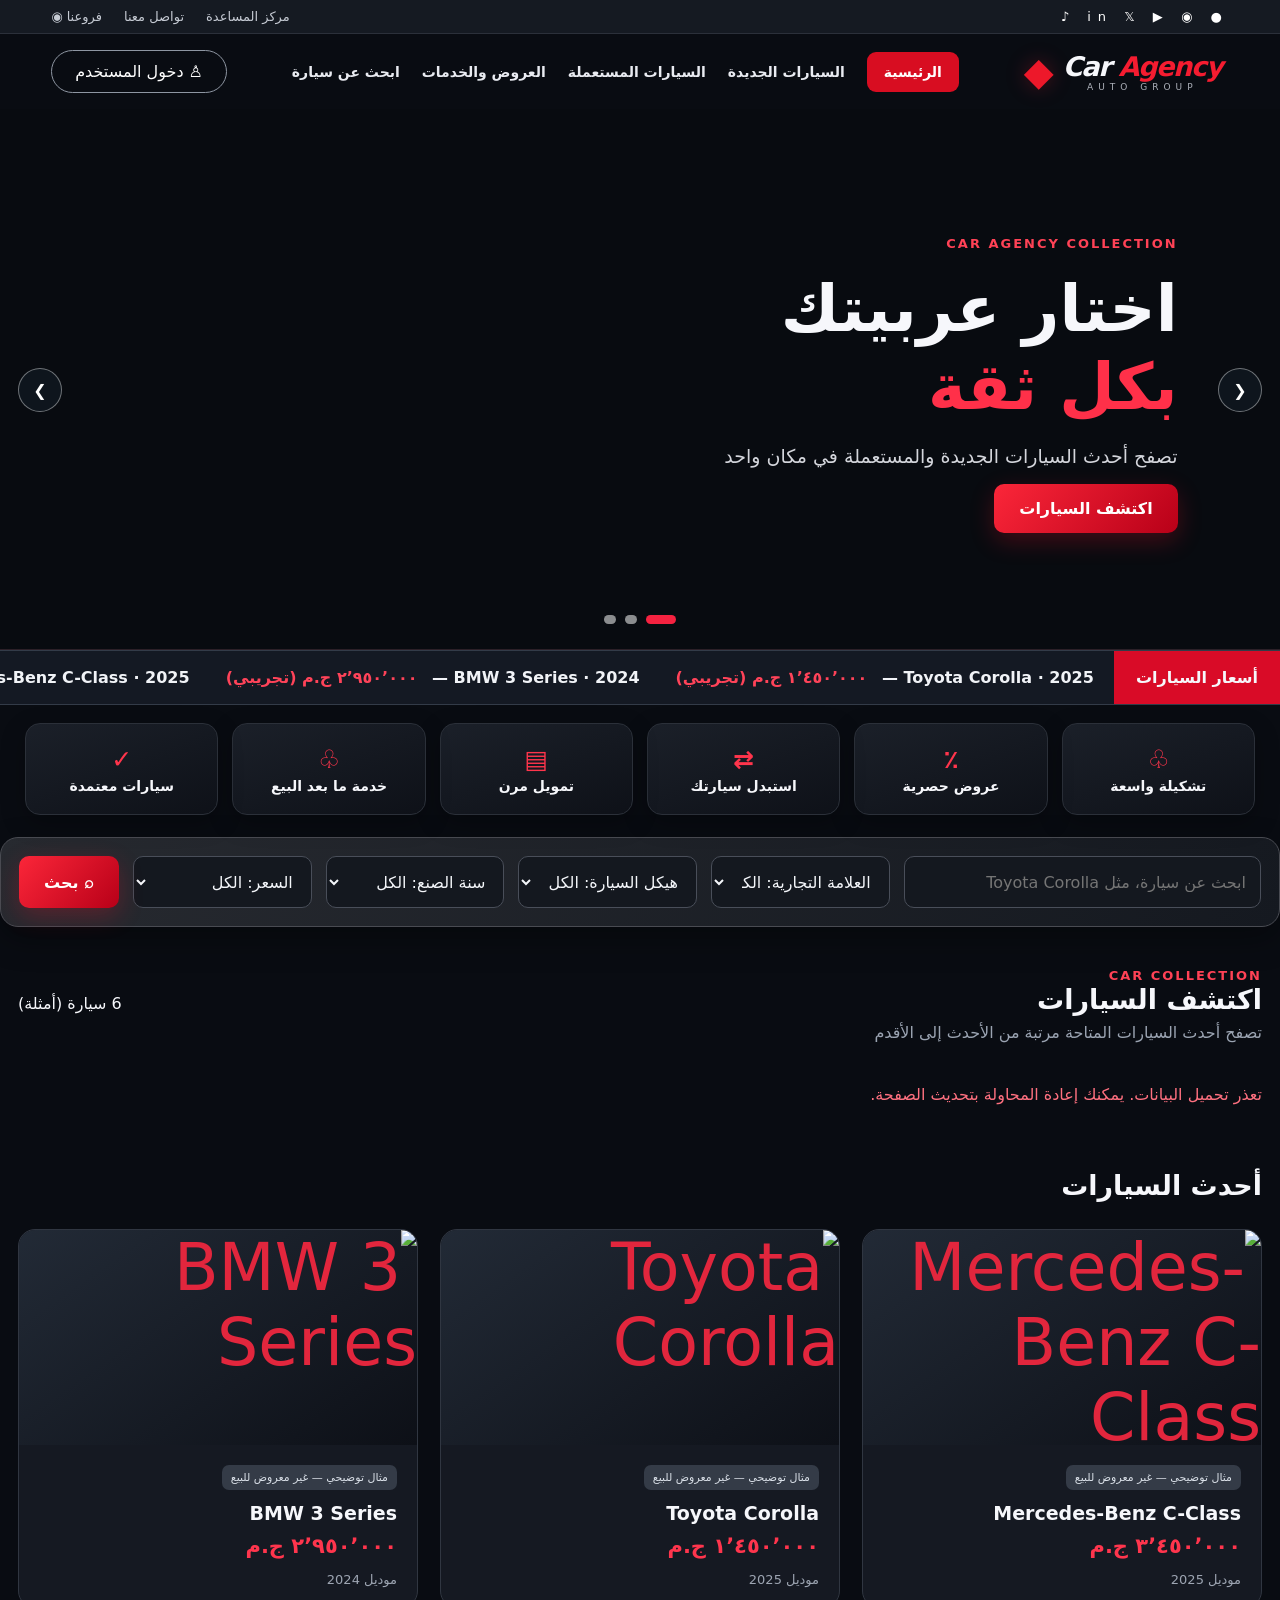
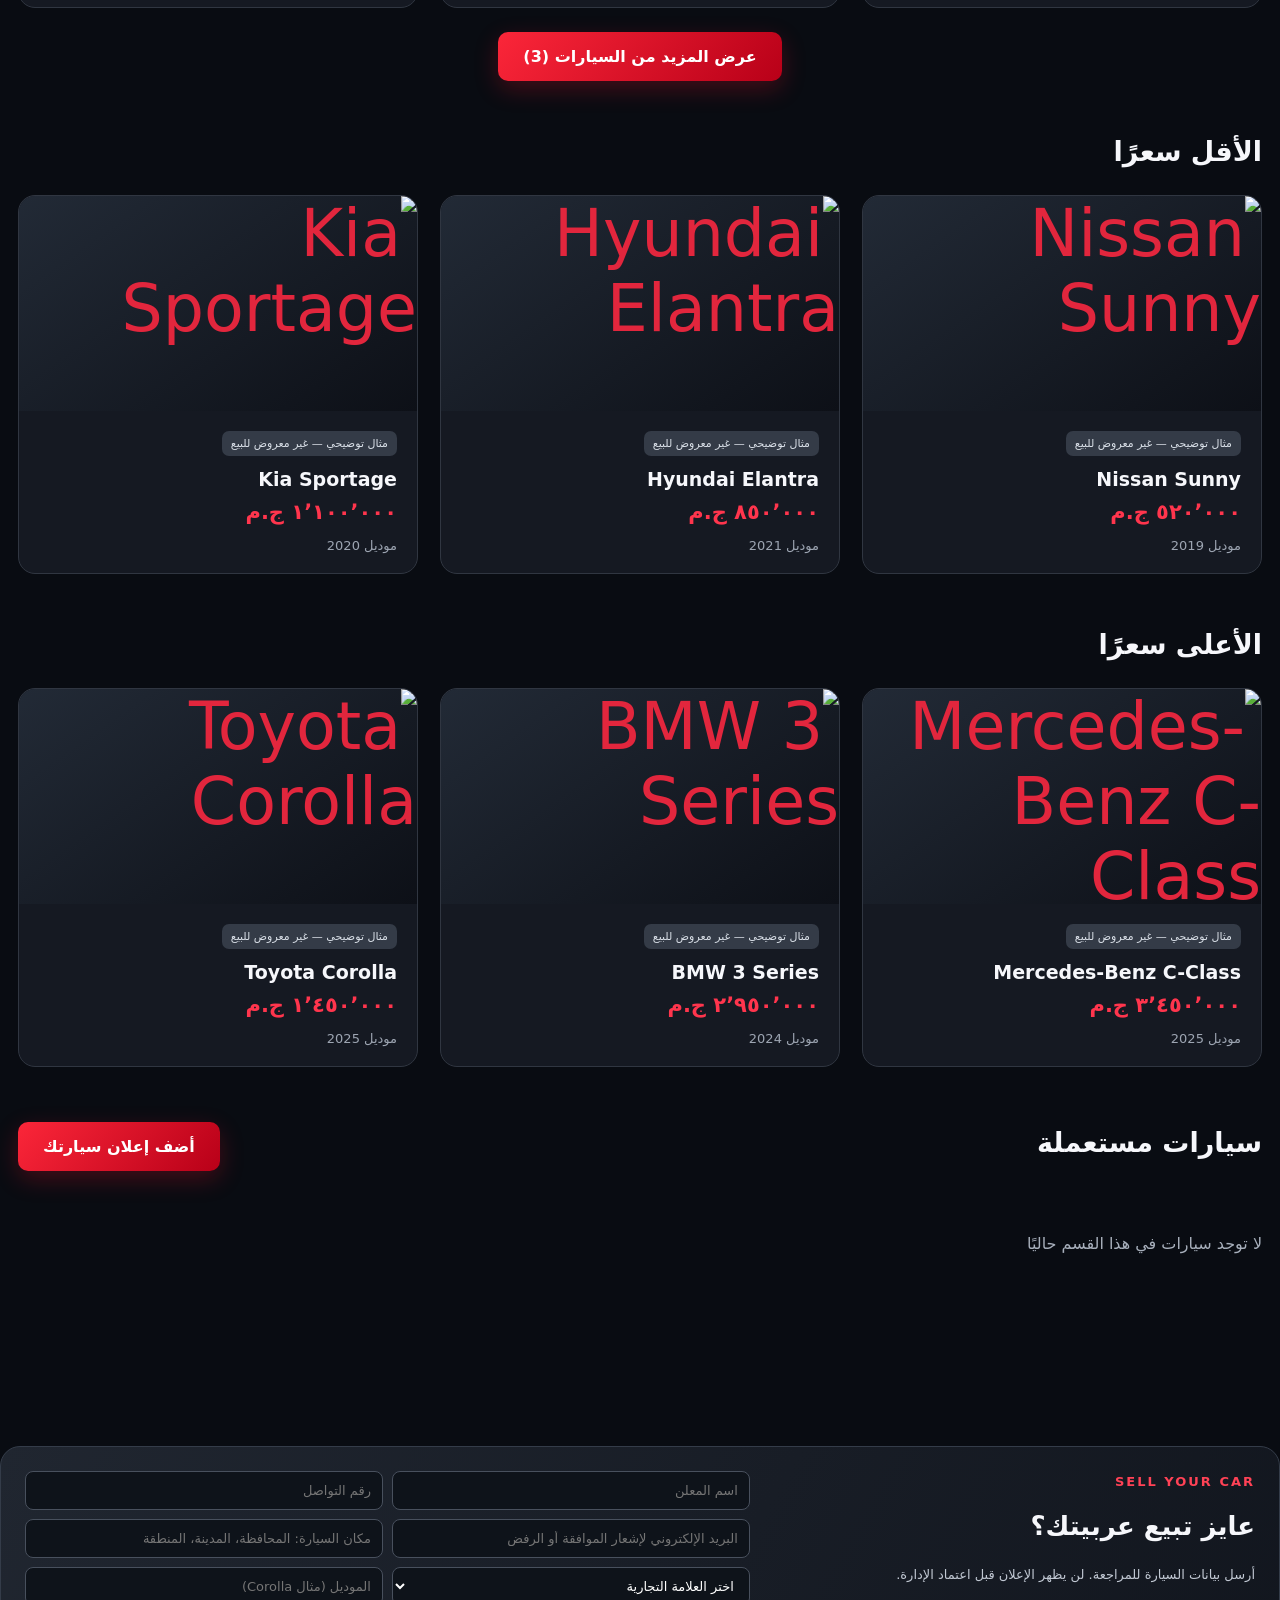
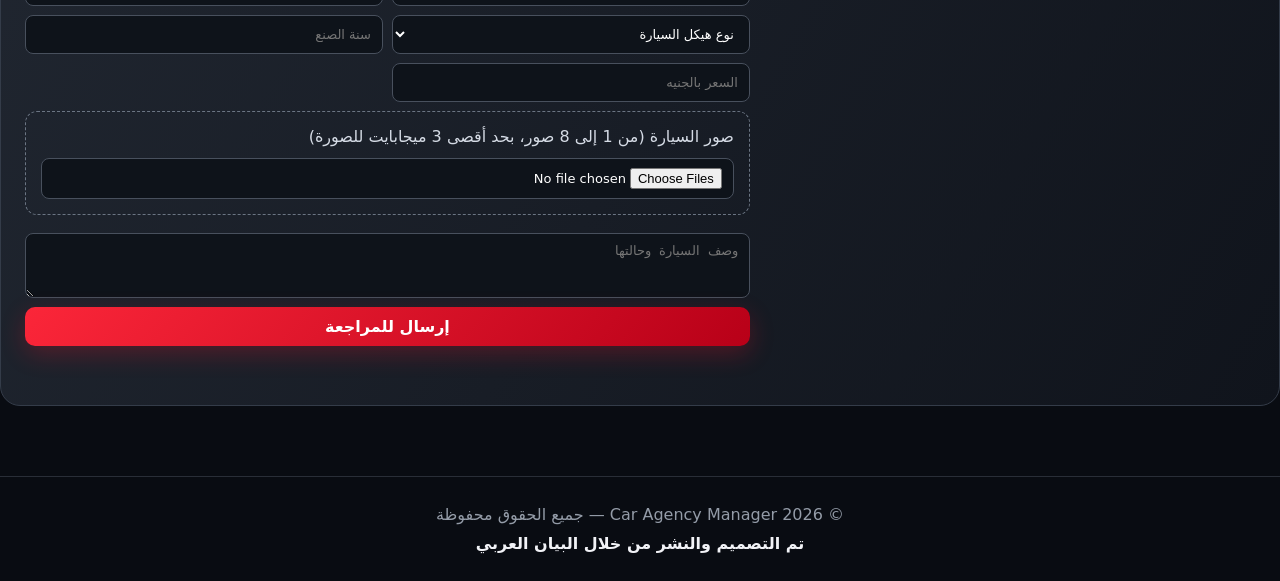
==== src/CarAgency.Api/wwwroot/index.html @ 7be0efc5 "Center mobile hero text and section content" ====
<!doctype html>
<html lang="ar" dir="rtl"><head><meta charset="utf-8"><meta name="viewport" content="width=device-width,initial-scale=1"><meta name="theme-color" content="#090c12"><link rel="icon" type="image/svg+xml" href="/icons/car-agency.svg"><link rel="apple-touch-icon" href="/icons/car-agency.svg"><link rel="manifest" href="/manifest.webmanifest"><title>Car Agency | عالم السيارات</title>
<style>
:root{font-family:system-ui,"Segoe UI",Tahoma,Arial,sans-serif;color:#f6f7fb;background:#090c12}*{box-sizing:border-box}body{margin:0;min-height:100vh}a{color:inherit;text-decoration:none}button,input,select{font:inherit}button{cursor:pointer}.top{background:#151a22;border-bottom:1px solid #2b303a;padding:9px max(4%,22px);display:flex;justify-content:space-between;align-items:center;gap:12px;font-size:13px;color:#c6cbd4}.top .links{display:flex;gap:22px}.social{letter-spacing:7px;color:#fff}.nav{padding:15px max(4%,22px);display:flex;align-items:center;gap:28px;justify-content:space-between;background:#090c12;position:relative;z-index:2}.brand{min-width:205px;direction:ltr;display:flex;align-items:center;gap:9px}.mark{font-size:39px;color:#ed182a;filter:drop-shadow(0 0 10px #e719344b)}.brand strong{font-size:27px;letter-spacing:-1.3px;font-style:italic;white-space:nowrap}.brand strong span{color:#f51c30}.brand small{display:block;text-align:center;letter-spacing:5px;color:#adb1ba;font-size:9px}.navlinks{display:flex;gap:22px;flex-wrap:wrap;align-items:center}.navlinks a{font-size:14px;font-weight:650;color:#e9ebf1}.navlinks a:hover{color:#ff4050}.navlinks .active{background:#d80d21;padding:12px 17px;border-radius:9px;color:white}.outline{border:1px solid #8e96a2;border-radius:24px;padding:11px 23px;white-space:nowrap}.hero{max-width:1540px;margin:0 auto;min-height:520px;position:relative;overflow:hidden;background:radial-gradient(ellipse at 33% 82%,#5e1824 0,transparent 39%),linear-gradient(115deg,#070a10 0%,#131c29 52%,#05070c 100%);border-bottom:1px solid #2c2028}.hero:before{content:"";position:absolute;inset:0;background:linear-gradient(90deg,transparent 0%,#07090eb3 74%),repeating-linear-gradient(90deg,transparent 0 138px,#ffffff09 140px 142px);pointer-events:none}.hero:after{content:"";position:absolute;width:64%;height:120px;bottom:23px;left:2%;border:3px solid #ed1833;border-radius:50%;transform:perspective(400px) rotateX(63deg);box-shadow:0 0 35px #fa173d,0 0 70px #a70729;opacity:.8}.heroContent{position:relative;z-index:1;display:flex;align-items:center;min-height:520px;padding:50px max(5%,25px);gap:25px}.copy{width:43%;min-width:340px}.eyebrow{color:#ff4b5b;font-size:14px;letter-spacing:2px;font-weight:800}.copy h1{font-size:clamp(35px,4.2vw,68px);line-height:1.22;margin:14px 0}.copy h1 span{color:#f01930}.copy p{font-size:17px;color:#c5cbd4;line-height:1.9}.actions{display:flex;gap:12px;flex-wrap:wrap;margin-top:26px}.primary,.secondary{border:0;padding:15px 25px;border-radius:10px;font-weight:750}.primary{background:linear-gradient(130deg,#fb2639,#b80018);color:#fff;box-shadow:0 8px 24px #ff10283d}.secondary{background:#11161eb3;color:#fff;border:1px solid #88909a}.heroArt{position:relative;flex:1;min-width:0;align-self:stretch;display:flex;align-items:center;justify-content:center}.showroom{position:absolute;top:12%;left:4%;right:4%;height:72%;border:2px solid #c61530;border-bottom:0;clip-path:polygon(14% 0,86% 0,100% 22%,100% 100%,0 100%,0 22%);box-shadow:inset 0 0 45px #f7183433;opacity:.5}.heroCar{width:min(100%,720px);max-height:380px;object-fit:contain;position:relative;z-index:1;filter:drop-shadow(0 28px 22px #000c);border-radius:20px;mix-blend-mode:lighten}.heroArt .glow{position:absolute;width:65%;height:60%;background:#d516302c;filter:blur(70px)}.features{max-width:1450px;margin:-15px auto 0;position:relative;z-index:3;display:grid;grid-template-columns:repeat(6,1fr);gap:12px;padding:0 25px}.feature{background:linear-gradient(160deg,#1b2029,#0e1118);border:1px solid #2b3039;border-radius:15px;text-align:center;padding:18px 10px;min-height:105px;box-shadow:0 8px 24px #0004}.feature b{display:block;color:#ff354c;font-size:27px;margin-bottom:7px}.feature span{font-size:13px}.searchbox{max-width:1395px;margin:26px auto 0;padding:16px;background:linear-gradient(120deg,#272a30,#151920);border:1px solid #494b52;border-radius:18px;display:grid;grid-template-columns:2fr repeat(3,1fr) auto;gap:12px}.searchbox input,.searchbox select{background:#14181f;border:1px solid #494e59;color:#f4f6fa;border-radius:10px;padding:14px;min-width:0;width:100%}.searchbox select option{background:#151922}.searchbox button{padding:12px 25px}.catalog{max-width:1395px;margin:50px auto;padding:0 18px 45px}.sectionHead{display:flex;align-items:center;justify-content:space-between;gap:15px}.sectionHead h2{font-size:29px;margin:0 0 8px}.sectionHead p{color:#9ba4b2;margin:0}.status{color:#a8b0bc;margin:24px 0}.status.error{color:#ff7180}.grid{display:grid;grid-template-columns:repeat(3,minmax(0,1fr));gap:22px}.car{background:#151922;border:1px solid #303641;border-radius:17px;overflow:hidden}.photo{height:215px;background:linear-gradient(145deg,#222a36,#0d1017);display:flex;align-items:center;justify-content:center;color:#e2263d;font-size:65px;overflow:hidden}.photo img{width:100%;height:100%;object-fit:cover}.carBody{padding:20px}.carBody h3{margin:0 0 10px;font-size:19px}.price{font-size:21px;color:#ff354d;font-weight:800}.foot{display:flex;justify-content:space-between;color:#9da5b2;font-size:13px;margin-top:14px}footer{border-top:1px solid #292e37;padding:28px;text-align:center;color:#949ca8}.skeleton{height:190px;background:linear-gradient(100deg,#1c222c,#313846,#1c222c);border-radius:15px}@media(max-width:1050px){.navlinks{gap:10px}.navlinks a{font-size:12px}.features{grid-template-columns:repeat(3,1fr)}.searchbox{margin:25px 20px;grid-template-columns:repeat(2,1fr)}.grid{grid-template-columns:repeat(2,1fr)}}@media(max-width:700px){.top .social{display:none}.nav{flex-wrap:wrap}.brand{min-width:0}.brand strong{font-size:22px}.navlinks{order:3;width:100%;overflow-x:auto;flex-wrap:nowrap;white-space:nowrap;padding-bottom:8px}.heroContent{min-height:0;flex-direction:column;padding:40px 20px 10px}.copy{width:100%;min-width:0}.copy h1{font-size:38px}.heroArt{width:100%;min-height:230px}.heroCar{max-height:240px}.hero:after{width:90%;bottom:5px}.features{grid-template-columns:repeat(2,1fr);padding:0 14px;margin-top:15px}.searchbox{grid-template-columns:1fr}.grid{grid-template-columns:1fr}.catalog{margin-top:30px}}
.features{max-width:1320px;gap:14px;margin:18px auto 0}.feature{min-height:92px;padding:14px 10px;display:flex;flex-direction:column;justify-content:center;align-items:center;gap:4px}.feature b{font-size:25px;margin:0}.feature span{font-size:14px;font-weight:650}.searchbox{max-width:1320px;margin:22px auto 0;padding:18px;gap:14px;box-shadow:0 12px 32px #0005}.searchbox input,.searchbox select{height:52px}.catalog{max-width:1320px;min-height:360px;margin:38px auto;padding-bottom:55px}.sectionHead h2{font-size:27px}.status{padding:15px 0;line-height:1.8}.car{transition:transform .2s,border-color .2s}.car:hover{transform:translateY(-4px);border-color:#c92c42}@media(max-width:700px){.features{margin:16px 12px 0}.searchbox{margin:20px 12px}.catalog{min-height:300px}}.hero{max-width:none;min-height:540px;background:#080b10}.hero:before,.hero:after{display:none}.slider{height:540px;position:relative;overflow:hidden}.slide{position:absolute;inset:0;opacity:0;transition:opacity .8s;pointer-events:none;background-image:linear-gradient(270deg,#080b10 3%,#080b10ee 29%,#080b1050 65%,#080b1022),var(--bg);background-size:cover;background-position:center}.slide.current{opacity:1;pointer-events:auto}.slideCopy{position:absolute;right:8%;top:23%;max-width:560px}.slideCopy span,.kicker{color:#ff4256;letter-spacing:2px;font-weight:800;font-size:13px}.slideCopy h1{font-size:clamp(42px,5vw,75px);line-height:1.22;margin:18px 0}.slideCopy h1 em{font-style:normal;color:#ff3049}.slideCopy p{color:#d4d6dc;font-size:19px;margin-bottom:32px}.slideArrow{position:absolute;z-index:2;top:48%;border:1px solid #ffffff66;background:#111a23bb;color:white;border-radius:50%;width:44px;height:44px}.prev{right:18px}.next{left:18px}.dots{position:absolute;bottom:25px;left:50%;transform:translateX(-50%);display:flex;gap:9px;z-index:3}.dots button{height:9px;width:9px;border-radius:10px;border:0;background:#fff8}.dots .selected{width:30px;background:#f52240}.carSection{margin:45px 0 55px}.carSection .sectionHead{margin-bottom:20px}.carTag{display:inline-block;background:#343b47;color:#dbe1e9;padding:6px 9px;border-radius:7px;font-size:11px;margin-bottom:12px}.sell{max-width:1320px;margin:30px auto 70px;padding:38px;background:linear-gradient(120deg,#202630,#10141c);border:1px solid #343c49;border-radius:20px;display:grid;grid-template-columns:1fr 1.5fr;gap:30px}.sell h2{font-size:32px}.sell p{color:#c1c8d3;line-height:1.8}.sell form{display:grid;grid-template-columns:1fr 1fr;gap:12px}.sell input,.sell textarea{width:100%;padding:14px;background:#0e131a;border:1px solid #48505d;border-radius:10px;color:#fff}.sell textarea,.sell form button,#guestMessage{grid-column:1/-1}.sell textarea{min-height:95px}.status{max-width:100%;line-height:1.8}@media(max-width:700px){.slider{height:460px}.slide{background-position:62% center;background-image:linear-gradient(270deg,#080b10ef,#080b1077),var(--bg)}.slideCopy{right:10%;left:10%;top:19%}.slideCopy h1{font-size:40px}.sell{margin:20px 14px;padding:22px;grid-template-columns:1fr}.sell form{grid-template-columns:1fr}}.loginTrigger{background:transparent;color:white;cursor:pointer}.loginDialog{width:min(440px,calc(100% - 28px));border:1px solid #454c58;background:#151a23;color:white;border-radius:20px;padding:30px;box-shadow:0 20px 80px #000b}.loginDialog::backdrop{background:#02050acb}.loginDialog form{display:flex;flex-direction:column;gap:14px}.loginDialog form[hidden]{display:none}.loginDialog h2{margin:8px 0;font-size:25px}.loginDialog p{color:#b9c0cc}.loginDialog input{background:#0b1018;color:white;border:1px solid #525b68;border-radius:10px;padding:14px}.closeLogin{align-self:flex-start;background:transparent;color:white;border:0;font-size:30px}.navlinks a{scroll-margin-top:100px}#latest,#used,#features,#search{scroll-margin-top:100px}.searchbox{grid-template-columns:2fr repeat(4,minmax(0,1fr)) auto}.sell select{width:100%;padding:14px;background:#0e131a;border:1px solid #48505d;border-radius:10px;color:#fff}.photoUpload{grid-column:1/-1;border:1px dashed #6b7583;border-radius:12px;padding:15px;display:flex;flex-direction:column;gap:12px;color:#d5dbe5}.photoUpload input{padding:8px}.photoPreview{grid-column:1/-1;display:flex;gap:10px;flex-wrap:wrap}.photoPreview img{width:100px;height:80px;object-fit:cover;border-radius:8px}@media(max-width:1050px){.searchbox{grid-template-columns:repeat(2,minmax(0,1fr))}}@media(max-width:700px){.searchbox{grid-template-columns:1fr}}.accountActions{display:flex;align-items:center;gap:10px;flex-wrap:wrap}.accountActions button[hidden]{display:none}footer strong{display:inline-block;margin-top:10px;color:#f2f3f7;font-weight:600}.priceTicker{background:#141923;border-block:1px solid #333b48;display:flex;align-items:center;overflow:hidden;direction:rtl;min-height:54px}.tickerLabel{flex:none;background:#d90b27;padding:17px 22px;font-weight:800;z-index:1}.tickerWindow{overflow:hidden;flex:1}.tickerTrack{display:flex;gap:36px;white-space:nowrap;width:max-content;animation:carTicker 38s linear infinite;direction:rtl;padding:12px 20px}.tickerTrack span{color:#f1f3f7;font-weight:650}.tickerTrack strong{color:#ff4359;margin-inline-start:9px}.priceTicker:hover .tickerTrack{animation-play-state:paused}@keyframes carTicker{from{transform:translateX(0)}to{transform:translateX(50%)}}@media(prefers-reduced-motion:reduce){.tickerTrack{animation:none;white-space:normal;flex-wrap:wrap;width:auto}}@media(max-width:700px){.tickerLabel{padding:17px 10px;font-size:12px}}.startupSplash{position:fixed;inset:0;z-index:99999;background:radial-gradient(circle at center,#202632,#080b10 70%);display:flex;align-items:center;justify-content:center;text-align:center;color:#fff;transition:opacity .35s}.startupSplash.done{opacity:0;pointer-events:none}.startupInner{padding:30px}.startupLogo{width:min(270px,75vw);max-height:130px;object-fit:contain}.startupSpinner{height:43px;width:43px;margin:30px auto 18px;border-radius:50%;border:4px solid #48505c;border-top-color:#f01b37;animation:spinSplash .8s linear infinite}@keyframes spinSplash{to{transform:rotate(360deg)}}.startupSplash p{color:#c9d0d9;font-size:15px}.startupRetry{border:1px solid #fa314b;color:white;background:#b60825;padding:10px 25px;border-radius:9px;margin-top:12px}.startupRetry[hidden]{display:none}@media(prefers-reduced-motion:reduce){.startupSpinner{animation-duration:2s}}.sell{padding:24px;gap:22px}.sell h2{font-size:26px}.sell form{gap:9px}.sell input,.sell select,.sell textarea{font-size:13px;min-height:39px;padding:9px 11px;border-radius:8px}.sell textarea{min-height:65px}.sell form button{padding:10px}.sell .photoPreview img{width:78px;height:60px}.sell p{font-size:13px}@media(max-width:850px){.sell{grid-template-columns:1fr;margin:18px 12px;padding:16px}}#backToTop{position:fixed;bottom:24px;left:24px;z-index:30;border:1px solid #ff344b;border-radius:50%;background:#d80928;color:white;width:48px;height:48px;font-size:24px;box-shadow:0 6px 20px #0008;display:none}#backToTop.visible{display:block}.featuredAds{max-width:1400px;margin:28px auto;padding:12px 4% 22px}.featuredAdsGrid{display:grid;grid-template-columns:repeat(auto-fit,minmax(min(100%,290px),1fr));gap:18px}.featuredAd{background:#171c25;border:1px solid #333b49;border-radius:18px;overflow:hidden;color:white;transition:transform .2s,box-shadow .2s;display:block}.featuredAd:hover{transform:translateY(-4px);box-shadow:0 12px 28px #0008}.featuredAd img{display:block;width:100%;height:195px;object-fit:cover}.featuredAd .adCopy{padding:16px}.featuredAd h3{margin:0 0 7px;font-size:21px}.featuredAd p{margin:0;color:#b8c0cc}.featuredAd .adTag{font-size:11px;color:#ff4256;font-weight:800;letter-spacing:1px}@media(max-width:600px){.featuredAd img{height:170px}}.usedMoreWrap{text-align:center;margin:28px auto 10px}.usedMoreWrap .primary{display:inline-block;padding:14px 34px;border-radius:12px}.usedMoreWrap [hidden]{display:none}

/* Mobile: two vehicle cards per row with 1 cm vertical section spacing */
@media(max-width:700px){
  .carSection .grid,.catalog .grid{display:grid;grid-template-columns:repeat(2,minmax(0,1fr));gap:12px}
  .carSection .car,.catalog .car{min-width:0}
  .carSection .carBody,.catalog .carBody{padding:12px 9px}
  .carSection .car h3,.catalog .car h3{font-size:14px;overflow-wrap:anywhere}
  .carSection .car .price,.catalog .car .price{font-size:16px;overflow-wrap:anywhere}
  .catalog{padding-top:0;padding-bottom:0;padding-inline:12px}
}

@media(max-width:700px){
  body{padding-top:1cm;padding-bottom:calc(1cm + 82px)}
  header.nav{position:fixed;top:auto;bottom:0;left:0;right:0;z-index:9000;background:#10141d;border-top:1px solid #303743;border-bottom:0;display:flex;flex-wrap:nowrap;gap:8px;padding:9px 10px max(9px,env(safe-area-inset-bottom));min-height:66px;box-shadow:0 -6px 22px #0009}
  header.nav .brand{display:none}
  header.nav .navlinks{order:0;flex:1;min-width:0;width:auto;display:flex;flex-wrap:nowrap;overflow-x:auto;white-space:nowrap;align-items:center;padding:0;gap:8px;scrollbar-width:thin}
  header.nav .navlinks a{font-size:11px;padding:9px 8px;flex-shrink:0}
  header.nav .accountActions{flex-shrink:0;gap:4px}
  header.nav .accountActions button{font-size:10px;padding:8px 6px;max-width:95px;white-space:normal}
  html{scroll-padding-bottom:110px}
}
 .car[role=link]{cursor:pointer}.car[role=link]:focus-visible{outline:3px solid #ff2149;outline-offset:3px}

/* Center mobile homepage content while retaining two-column car cards */
@media(max-width:700px){
 .slideCopy{left:8%;right:8%;top:50%;transform:translateY(-50%);max-width:none;text-align:center;display:flex;flex-direction:column;align-items:center}
 .slideCopy h1{font-size:clamp(30px,8vw,42px);text-align:center;line-height:1.35}
 .slideCopy p{font-size:15px;text-align:center;max-width:320px}
 .slideCopy .primary,.slideCopy .secondary{margin-inline:auto}
 .features .feature,.feature{text-align:center;align-items:center;justify-content:center}
 .sectionHead{flex-direction:column;align-items:center;text-align:center;justify-content:center}
 .sectionHead h2,.sectionHead p{text-align:center}
 .carBody{text-align:center}
 .carBody .foot{justify-content:center}
 .sell{text-align:center}
 .sell h2,.sell p{text-align:center}
 .searchbox{text-align:center}
 .searchbox input,.searchbox select{text-align:center;text-align-last:center}
}
</style></head>
<body><script>
(function(){
  function reveal(reason){
    const splash=document.getElementById('startupSplash');
    if(splash){splash.classList.add('done');setTimeout(()=>splash.remove(),450)}
    if(reason){const status=document.getElementById('status');if(status){status.hidden=false;status.textContent='تعذر إكمال تحميل البيانات، لكن يمكنك تصفح الموقع وإعادة المحاولة.';status.classList.add('error')}}
  }
  window.addEventListener('error',function(e){console.error('Car Agency startup error:',e.message);reveal(true)});
  window.addEventListener('unhandledrejection',function(e){console.error('Car Agency request error:',e.reason);reveal(true)});
  setTimeout(function(){if(document.getElementById('startupSplash'))reveal(true)},12000);
})();
</script><div class="startupSplash" id="startupSplash" role="status" aria-live="polite"><div class="startupInner"><img class="startupLogo" src="/icons/car-agency.svg" alt="Car Agency Auto Group"><div class="startupSpinner" aria-hidden="true"></div><p id="startupText">جارٍ الاتصال بالخدمة وتحميل السيارات...</p><button class="startupRetry" id="startupRetry" type="button" hidden>إعادة المحاولة</button></div></div><div class="top"><div class="social">● ◉ ▶ in 𝕏 ♪</div><div class="links"><span>مركز المساعدة</span><span>تواصل معنا</span><span>فروعنا ◉</span></div></div>
<header class="nav"><a class="brand" href="/"><span class="mark">◆</span><div><strong>Car <span>Agency</span></strong><small>AUTO GROUP</small></div></a><nav class="navlinks"><a class="active" href="/">الرئيسية</a><a href="#latest">السيارات الجديدة</a><a href="#used">السيارات المستعملة</a><a href="#features">العروض والخدمات</a><a href="#search">ابحث عن سيارة</a></nav><div class="accountActions"><button class="outline loginTrigger" id="openLogin" type="button">♙ دخول المستخدم</button><button class="outline" id="logoutUser" type="button" hidden>تسجيل الخروج</button></div></header>
<section class="hero" aria-label="أحدث السيارات"><div class="slider" id="slider">
<div class="slide current" style="--bg:url('https://images.unsplash.com/photo-1618843479313-40f8afb4b4d8?w=1600&q=85')"><div class="slideCopy"><span>CAR AGENCY COLLECTION</span><h1>اختار عربيتك<br><em>بكل ثقة</em></h1><p>تصفح أحدث السيارات الجديدة والمستعملة في مكان واحد</p><a class="primary" href="#cars">اكتشف السيارات</a></div></div>
<div class="slide" style="--bg:url('https://images.unsplash.com/photo-1555215695-3004980ad54e?w=1600&q=85')"><div class="slideCopy"><span>NEW ARRIVALS</span><h1>أحدث الموديلات<br><em>في انتظارك</em></h1><p>اختيارات متنوعة تناسب احتياجاتك</p><a class="primary" href="#latest">شاهد الأحدث</a></div></div>
<div class="slide" style="--bg:url('https://images.unsplash.com/photo-1494976388531-d1058494cdd8?w=1600&q=85')"><div class="slideCopy"><span>PRE-OWNED CARS</span><h1>عربيتك المستعملة<br><em>لها مكان هنا</em></h1><p>قدّم إعلانك للمراجعة قبل النشر</p><a class="primary" href="#sell">اعرض عربيتك</a></div></div>
<button class="slideArrow prev" id="prevSlide" aria-label="السابق">❮</button><button class="slideArrow next" id="nextSlide" aria-label="التالي">❯</button><div class="dots" id="dots"><button class="selected" aria-label="الشريحة الأولى"></button><button aria-label="الشريحة الثانية"></button><button aria-label="الشريحة الثالثة"></button></div></div></section>
<section id="featuredAds" class="featuredAds" hidden><div class="sectionHead"><div><span class="kicker">FEATURED ADS</span><h2>إعلانات مميزة</h2></div></div><div id="featuredAdsGrid" class="featuredAdsGrid"></div></section>
<aside class="priceTicker" aria-label="أسعار السيارات"><span class="tickerLabel">أسعار السيارات</span><div class="tickerWindow"><div id="tickerTrack" class="tickerTrack"></div></div></aside>
<div id="features" class="features"><div class="feature"><b>♧</b><span>تشكيلة واسعة</span></div><div class="feature"><b>٪</b><span>عروض حصرية</span></div><div class="feature"><b>⇄</b><span>استبدل سيارتك</span></div><div class="feature"><b>▤</b><span>تمويل مرن</span></div><div class="feature"><b>♧</b><span>خدمة ما بعد البيع</span></div><div class="feature"><b>✓</b><span>سيارات معتمدة</span></div></div>
<form id="search" class="searchbox"><input id="query" placeholder="ابحث عن سيارة، مثل Toyota Corolla" aria-label="بحث"><select id="make"><option value="">العلامة التجارية: الكل</option><option value="Toyota">Toyota</option><option value="Hyundai">Hyundai</option><option value="Kia">Kia</option><option value="Nissan">Nissan</option><option value="BMW">BMW</option><option value="Mercedes-Benz">Mercedes-Benz</option><option value="Volkswagen">Volkswagen</option><option value="Audi">Audi</option><option value="Skoda">Skoda</option><option value="Seat">Seat</option><option value="Peugeot">Peugeot</option><option value="Renault">Renault</option><option value="Citroën">Citroën</option><option value="Opel">Opel</option><option value="Ford">Ford</option><option value="Chevrolet">Chevrolet</option><option value="Jeep">Jeep</option><option value="Fiat">Fiat</option><option value="Honda">Honda</option><option value="Mazda">Mazda</option><option value="Mitsubishi">Mitsubishi</option><option value="Suzuki">Suzuki</option><option value="Subaru">Subaru</option><option value="Lexus">Lexus</option><option value="Land Rover">Land Rover</option><option value="Range Rover">Range Rover</option><option value="Volvo">Volvo</option><option value="Porsche">Porsche</option><option value="Mini">Mini</option><option value="Jaguar">Jaguar</option><option value="Tesla">Tesla</option><option value="BYD">BYD</option><option value="MG">MG</option><option value="Chery">Chery</option><option value="Geely">Geely</option><option value="Changan">Changan</option><option value="Haval">Haval</option><option value="GWM">GWM</option><option value="Jetour">Jetour</option><option value="JAC">JAC</option><option value="BAIC">BAIC</option><option value="Dongfeng">Dongfeng</option><option value="DFSK">DFSK</option><option value="Bestune">Bestune</option><option value="GAC">GAC</option><option value="Exeed">Exeed</option><option value="Soueast">Soueast</option><option value="Jaecoo">Jaecoo</option><option value="Omoda">Omoda</option><option value="Zeekr">Zeekr</option><option value="Lynk & Co">Lynk & Co</option><option value="Cupra">Cupra</option><option value="Alfa Romeo">Alfa Romeo</option><option value="Dodge">Dodge</option><option value="RAM">RAM</option><option value="GMC">GMC</option><option value="Cadillac">Cadillac</option><option value="Infiniti">Infiniti</option><option value="Lincoln">Lincoln</option><option value="Isuzu">Isuzu</option><option value="SsangYong">SsangYong</option><option value="Proton">Proton</option><option value="Perodua">Perodua</option><option value="Mahindra">Mahindra</option><option value="Tata">Tata</option><option value="Lada">Lada</option><option value="Daewoo">Daewoo</option><option value="Other">أخرى</option></select><select id="bodyFilter"><option value="">هيكل السيارة: الكل</option><option value="Sedan">Sedan</option><option value="SUV">SUV</option><option value="Hatchback">Hatchback</option><option value="Coupe">Coupe</option><option value="Pickup">Pickup</option><option value="Van">Van</option><option value="Convertible">Convertible</option><option value="Wagon">Wagon</option><option value="Minivan">Minivan</option><option value="Crossover">Crossover</option><option value="MPV">MPV</option><option value="Truck">Truck</option><option value="Other">Other</option></select><select id="year"><option value="">سنة الصنع: الكل</option><option>2026</option><option>2025</option><option>2024</option><option>2023</option><option>2022</option></select><select id="price"><option value="">السعر: الكل</option><option value="1000000">حتى مليون جنيه</option><option value="2000000">حتى 2 مليون جنيه</option><option value="3000000">حتى 3 مليون جنيه</option></select><button class="primary" type="submit">⌕ بحث</button></form>
<main class="catalog" id="cars"><div class="sectionHead"><div><span class="kicker">CAR COLLECTION</span><h2>اكتشف السيارات</h2><p>تصفح أحدث السيارات المتاحة مرتبة من الأحدث إلى الأقدم</p></div><span id="count"></span></div><p id="status" class="status" hidden aria-live="polite"></p><section id="latest" class="carSection"><div class="sectionHead"><h2>أحدث السيارات</h2></div><div class="grid" id="latestGrid"></div><div style="text-align:center;margin:24px auto"><button class="primary" id="moreLatest" type="button" hidden>عرض المزيد من السيارات</button></div></section><section class="carSection"><div class="sectionHead"><h2>الأقل سعرًا</h2></div><div class="grid" id="cheapGrid"></div></section><section class="carSection"><div class="sectionHead"><h2>الأعلى سعرًا</h2></div><div class="grid" id="premiumGrid"></div></section><section class="carSection" id="used"><div class="sectionHead"><h2>سيارات مستعملة</h2><a class="primary" href="#sell">أضف إعلان سيارتك</a></div><div class="grid" id="usedGrid"></div><div class="usedMoreWrap"><a class="primary" id="moreUsed" href="/used-cars.html">عرض جميع السيارات (More)</a></div></section></main>
<section id="sell" class="sell"><div><span class="kicker">SELL YOUR CAR</span><h2>عايز تبيع عربيتك؟</h2><p>أرسل بيانات السيارة للمراجعة. لن يظهر الإعلان قبل اعتماد الإدارة.</p></div><form id="guestForm"><input name="name" placeholder="اسم المعلن" required maxlength="100"><input name="phone" placeholder="رقم التواصل" required maxlength="25"><input name="email" type="email" placeholder="البريد الإلكتروني لإشعار الموافقة أو الرفض" required maxlength="254"><input name="location" placeholder="مكان السيارة: المحافظة، المدينة، المنطقة" required maxlength="180"><select name="brand" id="guestBrand" required><option value="">اختر العلامة التجارية</option><option value="Toyota">Toyota</option><option value="Hyundai">Hyundai</option><option value="Kia">Kia</option><option value="Nissan">Nissan</option><option value="BMW">BMW</option><option value="Mercedes-Benz">Mercedes-Benz</option><option value="Volkswagen">Volkswagen</option><option value="Audi">Audi</option><option value="Skoda">Skoda</option><option value="Seat">Seat</option><option value="Peugeot">Peugeot</option><option value="Renault">Renault</option><option value="Citroën">Citroën</option><option value="Opel">Opel</option><option value="Ford">Ford</option><option value="Chevrolet">Chevrolet</option><option value="Jeep">Jeep</option><option value="Fiat">Fiat</option><option value="Honda">Honda</option><option value="Mazda">Mazda</option><option value="Mitsubishi">Mitsubishi</option><option value="Suzuki">Suzuki</option><option value="Subaru">Subaru</option><option value="Lexus">Lexus</option><option value="Land Rover">Land Rover</option><option value="Range Rover">Range Rover</option><option value="Volvo">Volvo</option><option value="Porsche">Porsche</option><option value="Mini">Mini</option><option value="Jaguar">Jaguar</option><option value="Tesla">Tesla</option><option value="BYD">BYD</option><option value="MG">MG</option><option value="Chery">Chery</option><option value="Geely">Geely</option><option value="Changan">Changan</option><option value="Haval">Haval</option><option value="GWM">GWM</option><option value="Jetour">Jetour</option><option value="JAC">JAC</option><option value="BAIC">BAIC</option><option value="Dongfeng">Dongfeng</option><option value="DFSK">DFSK</option><option value="Bestune">Bestune</option><option value="GAC">GAC</option><option value="Exeed">Exeed</option><option value="Soueast">Soueast</option><option value="Jaecoo">Jaecoo</option><option value="Omoda">Omoda</option><option value="Zeekr">Zeekr</option><option value="Lynk & Co">Lynk & Co</option><option value="Cupra">Cupra</option><option value="Alfa Romeo">Alfa Romeo</option><option value="Dodge">Dodge</option><option value="RAM">RAM</option><option value="GMC">GMC</option><option value="Cadillac">Cadillac</option><option value="Infiniti">Infiniti</option><option value="Lincoln">Lincoln</option><option value="Isuzu">Isuzu</option><option value="SsangYong">SsangYong</option><option value="Proton">Proton</option><option value="Perodua">Perodua</option><option value="Mahindra">Mahindra</option><option value="Tata">Tata</option><option value="Lada">Lada</option><option value="Daewoo">Daewoo</option><option value="Other">أخرى</option></select><input name="make" placeholder="الموديل (مثال Corolla)" required maxlength="120"><select name="bodyType" required><option value="">نوع هيكل السيارة</option><option value="Sedan">Sedan</option><option value="SUV">SUV</option><option value="Hatchback">Hatchback</option><option value="Coupe">Coupe</option><option value="Pickup">Pickup</option><option value="Van">Van</option><option value="Convertible">Convertible</option><option value="Wagon">Wagon</option><option value="Minivan">Minivan</option><option value="Other">Other</option></select><input name="year" type="number" min="1950" max="2027" placeholder="سنة الصنع" required><input name="price" type="number" min="1" placeholder="السعر بالجنيه" required><label class="photoUpload">صور السيارة (من 1 إلى 8 صور، بحد أقصى 3 ميجابايت للصورة)<input id="carPhotos" type="file" name="photos" accept="image/jpeg,image/png,image/webp" multiple required></label><div id="photoPreview" class="photoPreview"></div><textarea name="description" maxlength="1000" placeholder="وصف السيارة وحالتها" required></textarea><button class="primary" type="submit">إرسال للمراجعة</button><p id="guestMessage" role="status"></p></form></section>
<dialog id="loginDialog" class="loginDialog"><form id="unifiedLogin" method="dialog"><button type="button" class="closeLogin" id="closeLogin" aria-label="إغلاق">×</button><h2>تسجيل الدخول إلى Car Agency</h2><p>يحدد النظام صلاحياتك تلقائيًا من حسابك.</p><input name="username" autocomplete="username" placeholder="اسم المستخدم" required><input name="password" type="password" autocomplete="current-password" placeholder="كلمة المرور" required><button type="submit" class="primary">تسجيل الدخول</button><button type="button" id="showRegister" class="secondary">إنشاء حساب مستخدم جديد</button><p id="loginFeedback" role="status"></p></form><form id="registerForm" hidden><h2>إنشاء حساب جديد</h2><p>الحساب الجديد مستخدم عادي، ولا يمكن اختيار صلاحية المدير.</p><input name="username" autocomplete="username" placeholder="اسم المستخدم" required minlength="3"><input name="password" type="password" autocomplete="new-password" placeholder="كلمة المرور (10 أحرف على الأقل)" required minlength="10"><button type="submit" class="primary">إنشاء الحساب</button><button type="button" id="backLogin" class="secondary">العودة لتسجيل الدخول</button><p id="registerFeedback" role="status"></p></form></dialog><footer>© 2026 Car Agency Manager — جميع الحقوق محفوظة<br><strong>تم التصميم والنشر من خلال البيان العربي</strong></footer>
<button id="backToTop" type="button" aria-label="الرجوع لأعلى الصفحة" title="الرجوع لأعلى الصفحة">↑</button><script>
const slides=[...document.querySelectorAll('.slide')],dots=[...document.querySelectorAll('.dots button')];let current=0;
function goSlide(n){current=(n+slides.length)%slides.length;slides.forEach((s,i)=>s.classList.toggle('current',i===current));dots.forEach((d,i)=>d.classList.toggle('selected',i===current))}
document.getElementById('prevSlide').onclick=()=>goSlide(current-1);document.getElementById('nextSlide').onclick=()=>goSlide(current+1);dots.forEach((d,i)=>d.onclick=()=>goSlide(i));setInterval(()=>goSlide(current+1),6500);
const samples=[
{make:'Toyota',model:'Corolla',year:2025,price:1450000,imageUrl:'https://images.unsplash.com/photo-1621007947382-bb3c3994e3fb?w=800&q=80',condition:'New'},
{make:'BMW',model:'3 Series',year:2024,price:2950000,imageUrl:'https://images.unsplash.com/photo-1555215695-3004980ad54e?w=800&q=80',condition:'New'},
{make:'Mercedes-Benz',model:'C-Class',year:2025,price:3450000,imageUrl:'https://images.unsplash.com/photo-1618843479313-40f8afb4b4d8?w=800&q=80',condition:'New'},
{make:'Hyundai',model:'Elantra',year:2021,price:850000,imageUrl:'https://images.unsplash.com/photo-1549317661-bd32c8ce0db2?w=800&q=80',condition:'Used'},
{make:'Kia',model:'Sportage',year:2020,price:1100000,imageUrl:'https://images.unsplash.com/photo-1503376780353-7e6692767b70?w=800&q=80',condition:'Used'},
{make:'Nissan',model:'Sunny',year:2019,price:520000,imageUrl:'https://images.unsplash.com/photo-1494976388531-d1058494cdd8?w=800&q=80',condition:'Used'}];
let all=[],demo=false,latestVisible=3;
function listingTime(v){const t=Date.parse(v.createdAt||"");return Number.isFinite(t)?t:0}
function updateTicker(){const track=document.getElementById("tickerTrack");track.replaceChildren();const cars=[...all].sort((a,b)=>listingTime(b)-listingTime(a));for(let repeat=0;repeat<2;repeat++)for(const v of cars){const item=document.createElement("span");item.textContent=v.make+" "+v.model+" · "+v.year+" — ";const price=document.createElement("strong");price.textContent=Number(v.price).toLocaleString("ar-EG")+" ج.م"+((demo||v.isDemo)?" (تجريبي)":"");item.append(price);track.append(item)}}
function card(v){const el=document.createElement('article');el.className='car';const photo=document.createElement('div');photo.className='photo';if(v.condition==='Used'&&v.photoId){const img=document.createElement('img');img.src='/api/public/used-cars/'+encodeURIComponent(v.id)+'/photos/'+encodeURIComponent(v.photoId);img.alt=v.make;img.loading='lazy';photo.append(img)}else if(v.imageUrl&&/^https:\/\//i.test(v.imageUrl)){const img=document.createElement('img');img.src=v.imageUrl;img.alt=v.make+' '+v.model;img.loading='lazy';photo.append(img)}else if(!demo&&v.id){photo.textContent='🚘';fetch('/api/public/vehicles/'+encodeURIComponent(v.id)+'/photos').then(r=>r.ok?r.json():[]).then(urls=>{if(urls.length){const img=document.createElement('img');img.src=urls[0];img.alt=v.make+' '+v.model;img.loading='lazy';photo.replaceChildren(img)}}).catch(()=>{})}else photo.textContent='🚘';const b=document.createElement('div');b.className='carBody';const tag=document.createElement('span');tag.className='carTag';tag.textContent=(demo||v.isDemo)?'مثال توضيحي — غير معروض للبيع':v.condition==='Used'?'مستعملة':'سيارة متاحة';const h=document.createElement('h3');h.textContent=v.make+' '+v.model;const p=document.createElement('div');p.className='price';p.textContent=Number(v.price).toLocaleString('ar-EG')+' ج.م';const f=document.createElement('div');f.className='foot';f.textContent='موديل '+v.year;b.append(tag,h,p,f);el.append(photo,b);if(v.id&&!v.isDemo&&!demo){el.tabIndex=0;el.setAttribute('role','link');el.setAttribute('aria-label','عرض تفاصيل '+v.make+' '+(v.model||''));const open=()=>location.href='/car-details.html?type='+(v.condition==='Used'?'used':'vehicle')+'&id='+encodeURIComponent(v.id);el.addEventListener('click',open);el.addEventListener('keydown',e=>{if(e.key==='Enter')open()})}return el}
function render(){const term=document.getElementById('query').value.trim().toLowerCase(),make=document.getElementById('make').value,year=document.getElementById('year').value,price=document.getElementById('price').value;const body=document.getElementById('bodyFilter').value;const found=all.filter(v=>(!body||(v.bodyType||"Other").toLowerCase()===body.toLowerCase())&&(!term||[v.make,v.model,v.year].join(' ').toLowerCase().includes(term))&&(!make||v.make===make)&&(!year||String(v.year)===year)&&(!price||Number(v.price)<=Number(price)));document.getElementById('count').textContent=found.length+' سيارة'+(demo?' (أمثلة)':'');const sections=[['latestGrid',[...found].sort((a,b)=>listingTime(b)-listingTime(a)||b.year-a.year||String(a.make).localeCompare(String(b.make)) )],['cheapGrid',[...found].sort((a,b)=>a.price-b.price)],['premiumGrid',[...found].sort((a,b)=>b.price-a.price)],['usedGrid',usedListings.filter(v=>(!term||[v.make,v.year,v.location].join(' ').toLowerCase().includes(term))&&(!make||v.make===make)&&(!year||String(v.year)===year)&&(!price||Number(v.price)<=Number(price)))]];for(const [id,arr] of sections){const grid=document.getElementById(id);grid.replaceChildren();arr.slice(0,id==='latestGrid'?latestVisible:id==='usedGrid'?6:3).forEach(v=>grid.append(card(v)));if(id==='usedGrid'){document.getElementById('moreUsed').hidden=arr.length===0}if(id==='latestGrid'){const more=document.getElementById('moreLatest');more.hidden=arr.length<=latestVisible;more.textContent='عرض المزيد من السيارات ('+(arr.length-latestVisible)+')'}if(!arr.length){const p=document.createElement('p');p.className='status';p.textContent='لا توجد سيارات في هذا القسم حاليًا';grid.append(p)}}}
function finishSplash(){const el=document.getElementById('startupSplash');el.classList.add('done');setTimeout(()=>el.remove(),400)}
function splashFailure(){finishSplash();const status=document.getElementById('status');if(status){status.hidden=false;status.textContent='تعذر تحميل البيانات. يمكنك إعادة المحاولة بتحديث الصفحة.'}}
document.getElementById('startupRetry').onclick=()=>{document.getElementById('startupRetry').hidden=true;document.getElementById('startupText').textContent='جارٍ إعادة الاتصال بالخدمة...';load()};
setTimeout(()=>{const splash=document.getElementById('startupSplash');if(splash&&!splash.classList.contains('done')){splash.classList.add('done');setTimeout(()=>splash.remove(),400);console.warn('Startup splash watchdog timeout')}},15000);
async function loadFeaturedAds(){try{const response=await fetch('/api/public/featured-ads',{signal:AbortSignal.timeout(7000)});if(!response.ok)return;const ads=await response.json();const section=document.getElementById('featuredAds'),grid=document.getElementById('featuredAdsGrid');grid.replaceChildren();for(const ad of ads){const card=document.createElement(ad.targetUrl?'a':'div');card.className='featuredAd';if(ad.targetUrl){card.href=ad.targetUrl;card.rel='noopener noreferrer';if(new URL(ad.targetUrl,location.href).origin!==location.origin)card.target='_blank'}const img=document.createElement('img');img.src=ad.imageUrl;img.alt=ad.title;img.loading='lazy';const copy=document.createElement('div');copy.className='adCopy';const tag=document.createElement('span');tag.className='adTag';tag.textContent='إعلان مميز';const title=document.createElement('h3');title.textContent=ad.title;const sub=document.createElement('p');sub.textContent=ad.subtitle;copy.append(tag,title,sub);card.append(img,copy);grid.append(card)}section.hidden=!ads.length}catch(e){console.warn('Featured ads unavailable',e)}}let usedListings=[];async function load(){const status=document.getElementById('status');try{const r=await fetch('/api/public/vehicles?pageSize=48',{signal:AbortSignal.timeout(10000)});if(!r.ok)throw Error('HTTP '+r.status);const data=await r.json();if(!Array.isArray(data))throw Error('Invalid data');if(!data.length){demo=true;all=samples;status.textContent=''}else{all=data;status.textContent=''}try{const usedResponse=await fetch('/api/public/used-cars',{signal:AbortSignal.timeout(8000)});usedListings=usedResponse.ok?await usedResponse.json():[]}catch(e){usedListings=[];console.warn('Used cars unavailable',e)}updateTicker();render();finishSplash()}catch(e){demo=true;all=samples;status.className='status error';status.textContent='تعذر تحميل السيارات من قاعدة البيانات حاليًا.';status.hidden=false;updateTicker();render();splashFailure();console.error(e)}}
const topButton=document.getElementById('backToTop');function updateTopButton(){topButton.classList.toggle('visible',window.scrollY>250)}window.addEventListener('scroll',updateTopButton,{passive:true});topButton.onclick=()=>window.scrollTo({top:0,behavior:'smooth'});document.querySelectorAll('a[href^="#"]').forEach(link=>link.addEventListener('click',()=>{if(link.closest('.navlinks'))window.scrollTo({top:0,behavior:'instant'})}));updateTopButton();
document.getElementById('moreLatest').addEventListener('click',()=>{latestVisible+=3;render()});
document.getElementById('search').addEventListener('submit',e=>{e.preventDefault();latestVisible=3;render();document.getElementById('cars').scrollIntoView({behavior:'smooth'})});
document.getElementById('carPhotos').addEventListener('change',e=>{const preview=document.getElementById('photoPreview');preview.replaceChildren();const files=[...e.target.files];if(files.length>8||files.some(f=>f.size>3000000)){document.getElementById('guestMessage').textContent='الحد الأقصى 8 صور، وكل صورة أقل من 3 ميجابايت';e.target.value='';return;}for(const f of files){const img=document.createElement('img');img.alt=f.name;const url=URL.createObjectURL(f);img.src=url;img.onload=()=>URL.revokeObjectURL(url);preview.append(img)}});
document.getElementById('guestForm').addEventListener('submit',async e=>{e.preventDefault();const msg=document.getElementById('guestMessage');msg.textContent='جارٍ إرسال الإعلان والصور...';const f=new FormData(e.target);f.set('make',f.get('brand')+' '+f.get('make'));f.delete('brand');try{const r=await fetch('/api/public/used-submissions',{method:'POST',body:f});if(!r.ok){let detail='';try{const body=await r.json();detail=body.error||body.title||''}catch{}throw Error('HTTP '+r.status+(detail?' — '+detail:''))}msg.textContent='تم تقديم الإعلان بتاريخ '+new Date().toLocaleString('ar-EG')+'، وهو قيد المراجعة. سيتم إرسال قرار الموافقة أو الرفض إلى بريدك الإلكتروني عند تفعيل خدمة البريد.';e.target.reset();document.getElementById('photoPreview').replaceChildren()}catch(err){msg.textContent='تعذر إرسال الإعلان: '+(err.message||'خطأ غير معروف')+' — إذا استمرت المشكلة راجع سجلات Render.'}});
const registerForm=document.getElementById('registerForm'),loginForm=document.getElementById('unifiedLogin');
document.getElementById('showRegister').onclick=()=>{loginForm.hidden=true;registerForm.hidden=false};
document.getElementById('backLogin').onclick=()=>{registerForm.hidden=true;loginForm.hidden=false};
registerForm.addEventListener('submit',async e=>{e.preventDefault();const f=new FormData(registerForm),msg=document.getElementById('registerFeedback');try{const r=await fetch('/api/auth/register',{method:'POST',headers:{'Content-Type':'application/json'},body:JSON.stringify(Object.fromEntries(f))});if(!r.ok)throw Error('تعذر إنشاء الحساب، قد يكون اسم المستخدم مستخدمًا بالفعل');msg.textContent='تم إنشاء حساب المستخدم. يمكنك تسجيل الدخول الآن.';registerForm.reset()}catch(err){msg.textContent=err.message}});
const loginButton=document.getElementById('openLogin'),logoutButton=document.getElementById('logoutUser');
function refreshAccount(){const active=!!sessionStorage.getItem('carAgencyToken');loginButton.hidden=active;logoutButton.hidden=!active}
logoutButton.onclick=()=>{sessionStorage.removeItem('carAgencyToken');sessionStorage.removeItem('carAgencyRole');sessionStorage.removeItem('carAgencyUsername');document.getElementById('unifiedLogin').reset();document.getElementById('loginFeedback').textContent='';loginButton.textContent='♙ دخول المستخدم';refreshAccount()};
refreshAccount();
const dialog=document.getElementById('loginDialog');document.getElementById('openLogin').onclick=()=>dialog.showModal();document.getElementById('closeLogin').onclick=()=>dialog.close();dialog.addEventListener('click',e=>{if(e.target===dialog)dialog.close()});
document.getElementById('unifiedLogin').addEventListener('submit',async e=>{e.preventDefault();const f=new FormData(e.target),msg=document.getElementById('loginFeedback');msg.textContent='جارٍ التحقق من الحساب...';try{const res=await fetch('/api/auth/login',{method:'POST',headers:{'Content-Type':'application/json'},body:JSON.stringify({username:f.get('username'),password:f.get('password')})});if(!res.ok)throw Error('فشل تسجيل الدخول');const data=await res.json();if(!data.accessToken)throw Error('استجابة غير صالحة');sessionStorage.setItem('carAgencyToken',data.accessToken);sessionStorage.setItem('carAgencyRole',data.role);if(['SuperAdmin','AgencyAdmin','Staff'].includes(data.role))location.assign('/admin/');else if(data.role==='User'){dialog.close();msg.textContent='تم تسجيل الدخول كمستخدم عادي';sessionStorage.setItem('carAgencyUsername',data.username);refreshAccount()}else{sessionStorage.removeItem('carAgencyToken');msg.textContent='الدور غير معروف، راجع الإدارة.'}}catch(err){msg.textContent='اسم المستخدم أو كلمة المرور غير صحيحة، أو الخدمة غير متاحة.'}});
loadFeaturedAds();load();
</script></body></html>
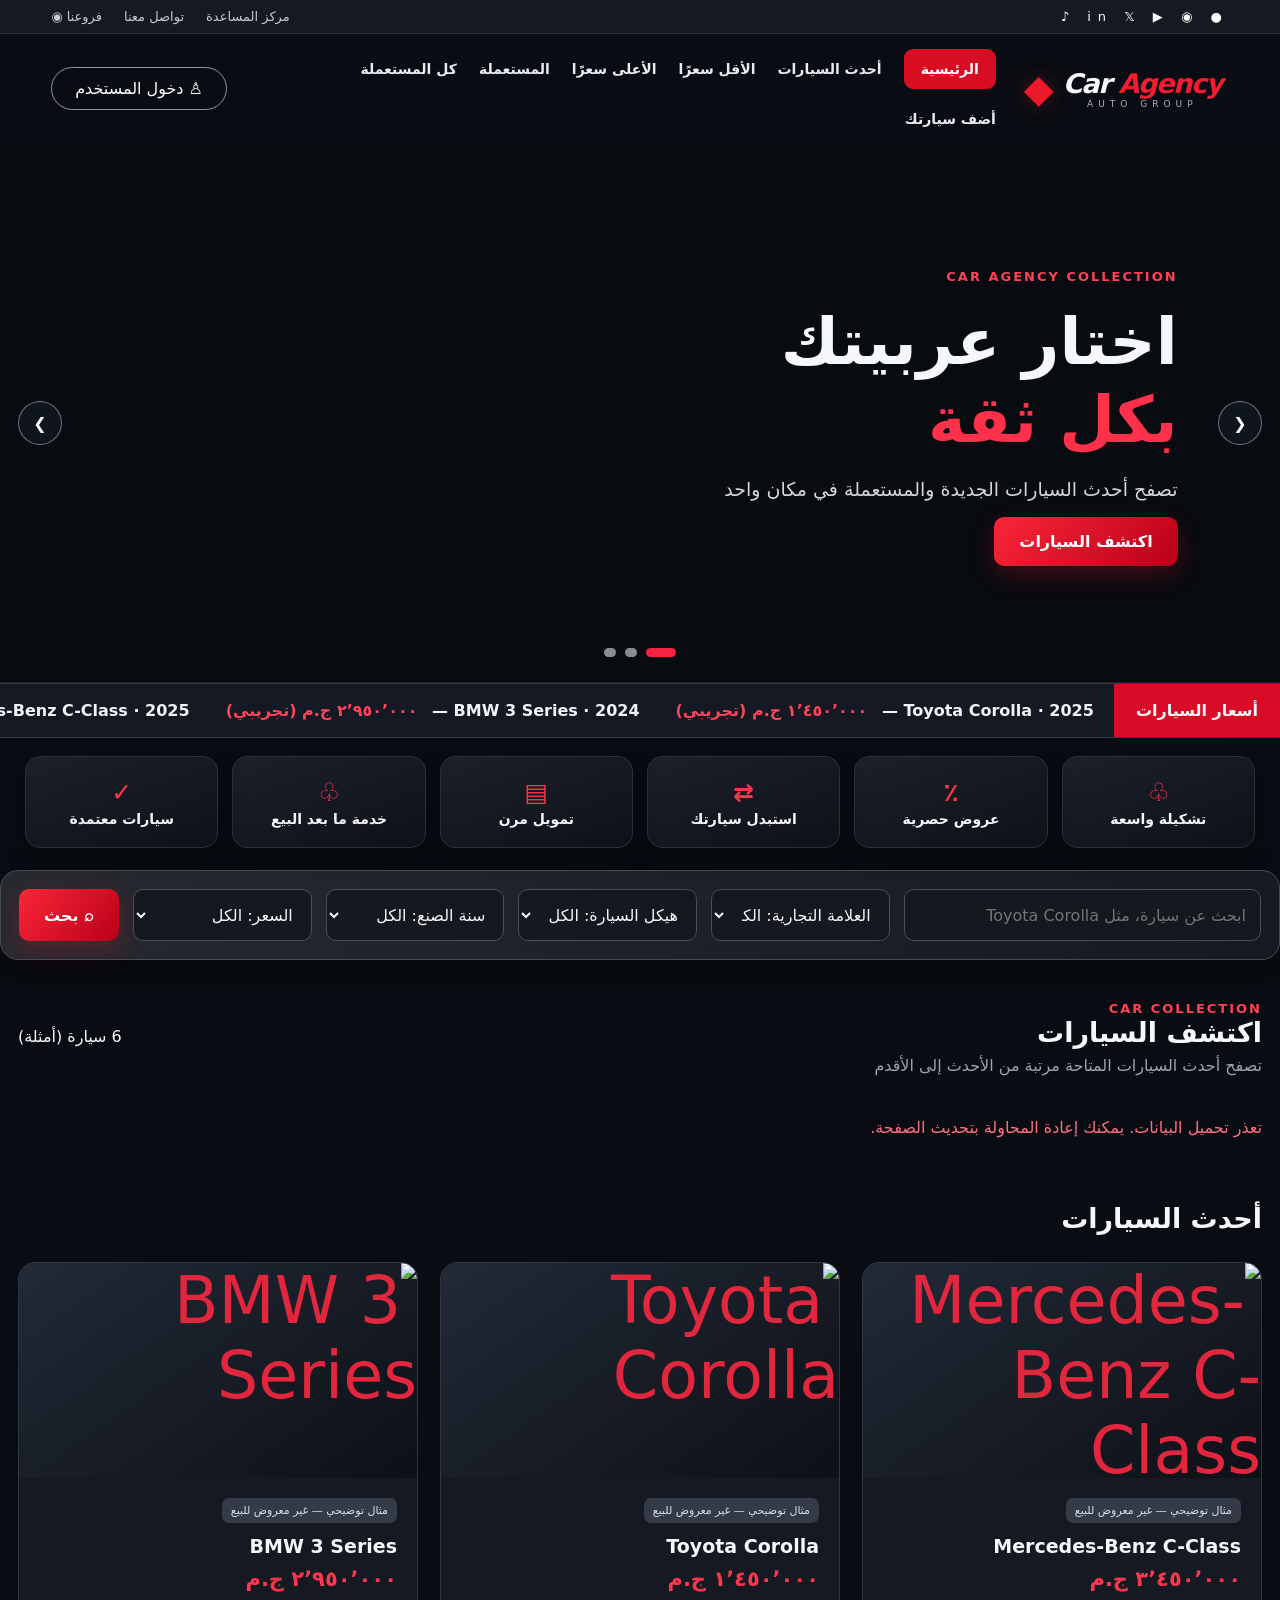
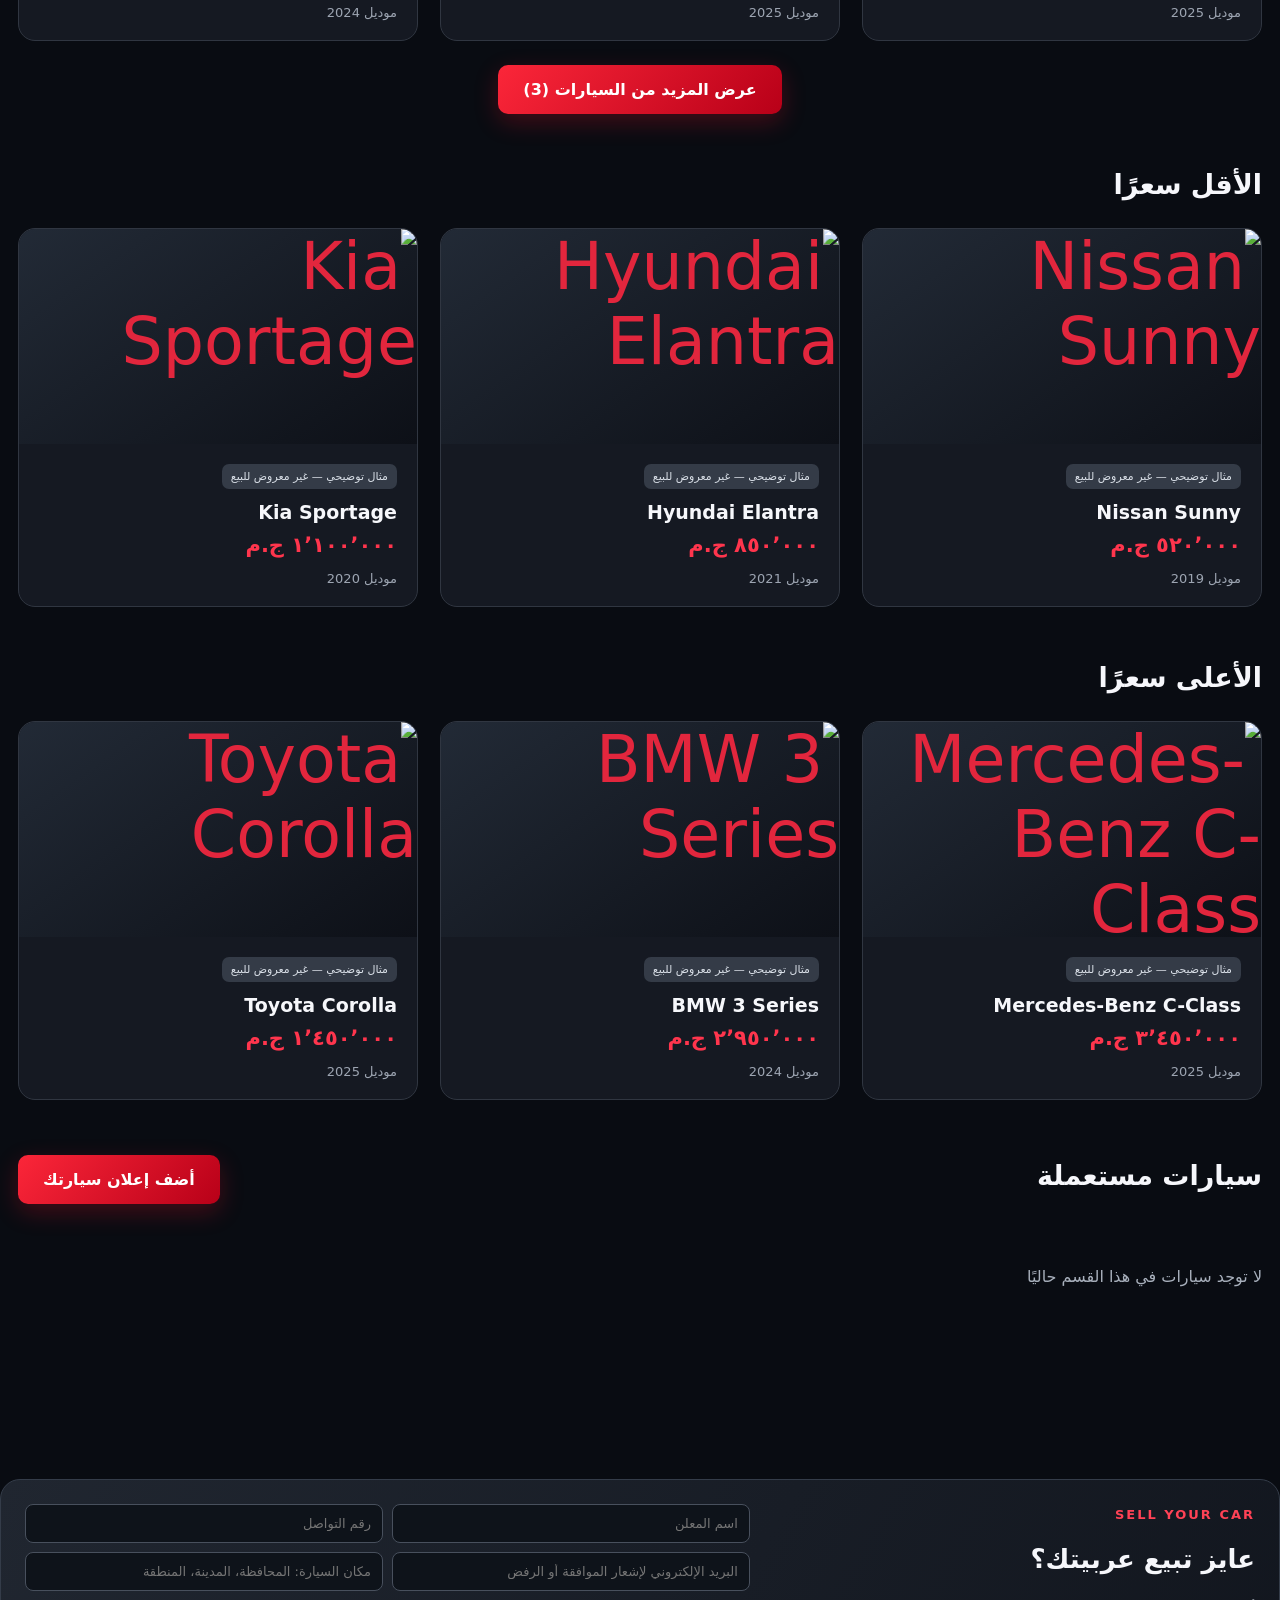
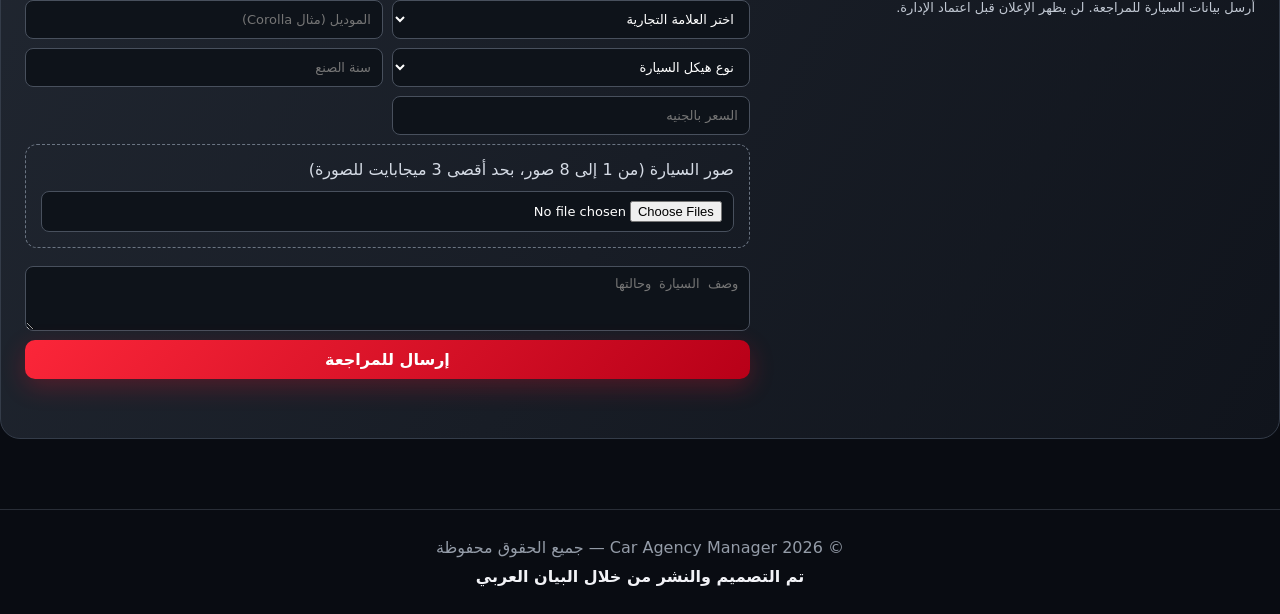
==== commit 7d47bda9: "Turn bottom mobile navigation into direct car section links" ====
--- a/src/CarAgency.Api/wwwroot/index.html
+++ b/src/CarAgency.Api/wwwroot/index.html
@@ -42,6 +42,7 @@
  .searchbox{text-align:center}
  .searchbox input,.searchbox select{text-align:center;text-align-last:center}
 }
+@media(max-width:700px){#latest,#cheap,#premium,#used,#sell{scroll-margin-top:1cm}.navlinks a{scroll-margin-top:0}}
 </style></head>
 <body><script>
 (function(){
@@ -55,7 +56,7 @@
   setTimeout(function(){if(document.getElementById('startupSplash'))reveal(true)},12000);
 })();
 </script><div class="startupSplash" id="startupSplash" role="status" aria-live="polite"><div class="startupInner"><img class="startupLogo" src="/icons/car-agency.svg" alt="Car Agency Auto Group"><div class="startupSpinner" aria-hidden="true"></div><p id="startupText">جارٍ الاتصال بالخدمة وتحميل السيارات...</p><button class="startupRetry" id="startupRetry" type="button" hidden>إعادة المحاولة</button></div></div><div class="top"><div class="social">● ◉ ▶ in 𝕏 ♪</div><div class="links"><span>مركز المساعدة</span><span>تواصل معنا</span><span>فروعنا ◉</span></div></div>
-<header class="nav"><a class="brand" href="/"><span class="mark">◆</span><div><strong>Car <span>Agency</span></strong><small>AUTO GROUP</small></div></a><nav class="navlinks"><a class="active" href="/">الرئيسية</a><a href="#latest">السيارات الجديدة</a><a href="#used">السيارات المستعملة</a><a href="#features">العروض والخدمات</a><a href="#search">ابحث عن سيارة</a></nav><div class="accountActions"><button class="outline loginTrigger" id="openLogin" type="button">♙ دخول المستخدم</button><button class="outline" id="logoutUser" type="button" hidden>تسجيل الخروج</button></div></header>
+<header class="nav"><a class="brand" href="/"><span class="mark">◆</span><div><strong>Car <span>Agency</span></strong><small>AUTO GROUP</small></div></a><nav class="navlinks"><a class="active" href="/">الرئيسية</a><a href="#latest">أحدث السيارات</a><a href="#cheap">الأقل سعرًا</a><a href="#premium">الأعلى سعرًا</a><a href="#used">المستعملة</a><a href="/used-cars.html">كل المستعملة</a><a href="#sell">أضف سيارتك</a></nav><div class="accountActions"><button class="outline loginTrigger" id="openLogin" type="button">♙ دخول المستخدم</button><button class="outline" id="logoutUser" type="button" hidden>تسجيل الخروج</button></div></header>
 <section class="hero" aria-label="أحدث السيارات"><div class="slider" id="slider">
 <div class="slide current" style="--bg:url('https://images.unsplash.com/photo-1618843479313-40f8afb4b4d8?w=1600&q=85')"><div class="slideCopy"><span>CAR AGENCY COLLECTION</span><h1>اختار عربيتك<br><em>بكل ثقة</em></h1><p>تصفح أحدث السيارات الجديدة والمستعملة في مكان واحد</p><a class="primary" href="#cars">اكتشف السيارات</a></div></div>
 <div class="slide" style="--bg:url('https://images.unsplash.com/photo-1555215695-3004980ad54e?w=1600&q=85')"><div class="slideCopy"><span>NEW ARRIVALS</span><h1>أحدث الموديلات<br><em>في انتظارك</em></h1><p>اختيارات متنوعة تناسب احتياجاتك</p><a class="primary" href="#latest">شاهد الأحدث</a></div></div>
@@ -65,7 +66,7 @@
 <aside class="priceTicker" aria-label="أسعار السيارات"><span class="tickerLabel">أسعار السيارات</span><div class="tickerWindow"><div id="tickerTrack" class="tickerTrack"></div></div></aside>
 <div id="features" class="features"><div class="feature"><b>♧</b><span>تشكيلة واسعة</span></div><div class="feature"><b>٪</b><span>عروض حصرية</span></div><div class="feature"><b>⇄</b><span>استبدل سيارتك</span></div><div class="feature"><b>▤</b><span>تمويل مرن</span></div><div class="feature"><b>♧</b><span>خدمة ما بعد البيع</span></div><div class="feature"><b>✓</b><span>سيارات معتمدة</span></div></div>
 <form id="search" class="searchbox"><input id="query" placeholder="ابحث عن سيارة، مثل Toyota Corolla" aria-label="بحث"><select id="make"><option value="">العلامة التجارية: الكل</option><option value="Toyota">Toyota</option><option value="Hyundai">Hyundai</option><option value="Kia">Kia</option><option value="Nissan">Nissan</option><option value="BMW">BMW</option><option value="Mercedes-Benz">Mercedes-Benz</option><option value="Volkswagen">Volkswagen</option><option value="Audi">Audi</option><option value="Skoda">Skoda</option><option value="Seat">Seat</option><option value="Peugeot">Peugeot</option><option value="Renault">Renault</option><option value="Citroën">Citroën</option><option value="Opel">Opel</option><option value="Ford">Ford</option><option value="Chevrolet">Chevrolet</option><option value="Jeep">Jeep</option><option value="Fiat">Fiat</option><option value="Honda">Honda</option><option value="Mazda">Mazda</option><option value="Mitsubishi">Mitsubishi</option><option value="Suzuki">Suzuki</option><option value="Subaru">Subaru</option><option value="Lexus">Lexus</option><option value="Land Rover">Land Rover</option><option value="Range Rover">Range Rover</option><option value="Volvo">Volvo</option><option value="Porsche">Porsche</option><option value="Mini">Mini</option><option value="Jaguar">Jaguar</option><option value="Tesla">Tesla</option><option value="BYD">BYD</option><option value="MG">MG</option><option value="Chery">Chery</option><option value="Geely">Geely</option><option value="Changan">Changan</option><option value="Haval">Haval</option><option value="GWM">GWM</option><option value="Jetour">Jetour</option><option value="JAC">JAC</option><option value="BAIC">BAIC</option><option value="Dongfeng">Dongfeng</option><option value="DFSK">DFSK</option><option value="Bestune">Bestune</option><option value="GAC">GAC</option><option value="Exeed">Exeed</option><option value="Soueast">Soueast</option><option value="Jaecoo">Jaecoo</option><option value="Omoda">Omoda</option><option value="Zeekr">Zeekr</option><option value="Lynk & Co">Lynk & Co</option><option value="Cupra">Cupra</option><option value="Alfa Romeo">Alfa Romeo</option><option value="Dodge">Dodge</option><option value="RAM">RAM</option><option value="GMC">GMC</option><option value="Cadillac">Cadillac</option><option value="Infiniti">Infiniti</option><option value="Lincoln">Lincoln</option><option value="Isuzu">Isuzu</option><option value="SsangYong">SsangYong</option><option value="Proton">Proton</option><option value="Perodua">Perodua</option><option value="Mahindra">Mahindra</option><option value="Tata">Tata</option><option value="Lada">Lada</option><option value="Daewoo">Daewoo</option><option value="Other">أخرى</option></select><select id="bodyFilter"><option value="">هيكل السيارة: الكل</option><option value="Sedan">Sedan</option><option value="SUV">SUV</option><option value="Hatchback">Hatchback</option><option value="Coupe">Coupe</option><option value="Pickup">Pickup</option><option value="Van">Van</option><option value="Convertible">Convertible</option><option value="Wagon">Wagon</option><option value="Minivan">Minivan</option><option value="Crossover">Crossover</option><option value="MPV">MPV</option><option value="Truck">Truck</option><option value="Other">Other</option></select><select id="year"><option value="">سنة الصنع: الكل</option><option>2026</option><option>2025</option><option>2024</option><option>2023</option><option>2022</option></select><select id="price"><option value="">السعر: الكل</option><option value="1000000">حتى مليون جنيه</option><option value="2000000">حتى 2 مليون جنيه</option><option value="3000000">حتى 3 مليون جنيه</option></select><button class="primary" type="submit">⌕ بحث</button></form>
-<main class="catalog" id="cars"><div class="sectionHead"><div><span class="kicker">CAR COLLECTION</span><h2>اكتشف السيارات</h2><p>تصفح أحدث السيارات المتاحة مرتبة من الأحدث إلى الأقدم</p></div><span id="count"></span></div><p id="status" class="status" hidden aria-live="polite"></p><section id="latest" class="carSection"><div class="sectionHead"><h2>أحدث السيارات</h2></div><div class="grid" id="latestGrid"></div><div style="text-align:center;margin:24px auto"><button class="primary" id="moreLatest" type="button" hidden>عرض المزيد من السيارات</button></div></section><section class="carSection"><div class="sectionHead"><h2>الأقل سعرًا</h2></div><div class="grid" id="cheapGrid"></div></section><section class="carSection"><div class="sectionHead"><h2>الأعلى سعرًا</h2></div><div class="grid" id="premiumGrid"></div></section><section class="carSection" id="used"><div class="sectionHead"><h2>سيارات مستعملة</h2><a class="primary" href="#sell">أضف إعلان سيارتك</a></div><div class="grid" id="usedGrid"></div><div class="usedMoreWrap"><a class="primary" id="moreUsed" href="/used-cars.html">عرض جميع السيارات (More)</a></div></section></main>
+<main class="catalog" id="cars"><div class="sectionHead"><div><span class="kicker">CAR COLLECTION</span><h2>اكتشف السيارات</h2><p>تصفح أحدث السيارات المتاحة مرتبة من الأحدث إلى الأقدم</p></div><span id="count"></span></div><p id="status" class="status" hidden aria-live="polite"></p><section id="latest" class="carSection"><div class="sectionHead"><h2>أحدث السيارات</h2></div><div class="grid" id="latestGrid"></div><div style="text-align:center;margin:24px auto"><button class="primary" id="moreLatest" type="button" hidden>عرض المزيد من السيارات</button></div></section><section class="carSection" id="cheap"><div class="sectionHead"><h2>الأقل سعرًا</h2></div><div class="grid" id="cheapGrid"></div></section><section class="carSection" id="premium"><div class="sectionHead"><h2>الأعلى سعرًا</h2></div><div class="grid" id="premiumGrid"></div></section><section class="carSection" id="used"><div class="sectionHead"><h2>سيارات مستعملة</h2><a class="primary" href="#sell">أضف إعلان سيارتك</a></div><div class="grid" id="usedGrid"></div><div class="usedMoreWrap"><a class="primary" id="moreUsed" href="/used-cars.html">عرض جميع السيارات (More)</a></div></section></main>
 <section id="sell" class="sell"><div><span class="kicker">SELL YOUR CAR</span><h2>عايز تبيع عربيتك؟</h2><p>أرسل بيانات السيارة للمراجعة. لن يظهر الإعلان قبل اعتماد الإدارة.</p></div><form id="guestForm"><input name="name" placeholder="اسم المعلن" required maxlength="100"><input name="phone" placeholder="رقم التواصل" required maxlength="25"><input name="email" type="email" placeholder="البريد الإلكتروني لإشعار الموافقة أو الرفض" required maxlength="254"><input name="location" placeholder="مكان السيارة: المحافظة، المدينة، المنطقة" required maxlength="180"><select name="brand" id="guestBrand" required><option value="">اختر العلامة التجارية</option><option value="Toyota">Toyota</option><option value="Hyundai">Hyundai</option><option value="Kia">Kia</option><option value="Nissan">Nissan</option><option value="BMW">BMW</option><option value="Mercedes-Benz">Mercedes-Benz</option><option value="Volkswagen">Volkswagen</option><option value="Audi">Audi</option><option value="Skoda">Skoda</option><option value="Seat">Seat</option><option value="Peugeot">Peugeot</option><option value="Renault">Renault</option><option value="Citroën">Citroën</option><option value="Opel">Opel</option><option value="Ford">Ford</option><option value="Chevrolet">Chevrolet</option><option value="Jeep">Jeep</option><option value="Fiat">Fiat</option><option value="Honda">Honda</option><option value="Mazda">Mazda</option><option value="Mitsubishi">Mitsubishi</option><option value="Suzuki">Suzuki</option><option value="Subaru">Subaru</option><option value="Lexus">Lexus</option><option value="Land Rover">Land Rover</option><option value="Range Rover">Range Rover</option><option value="Volvo">Volvo</option><option value="Porsche">Porsche</option><option value="Mini">Mini</option><option value="Jaguar">Jaguar</option><option value="Tesla">Tesla</option><option value="BYD">BYD</option><option value="MG">MG</option><option value="Chery">Chery</option><option value="Geely">Geely</option><option value="Changan">Changan</option><option value="Haval">Haval</option><option value="GWM">GWM</option><option value="Jetour">Jetour</option><option value="JAC">JAC</option><option value="BAIC">BAIC</option><option value="Dongfeng">Dongfeng</option><option value="DFSK">DFSK</option><option value="Bestune">Bestune</option><option value="GAC">GAC</option><option value="Exeed">Exeed</option><option value="Soueast">Soueast</option><option value="Jaecoo">Jaecoo</option><option value="Omoda">Omoda</option><option value="Zeekr">Zeekr</option><option value="Lynk & Co">Lynk & Co</option><option value="Cupra">Cupra</option><option value="Alfa Romeo">Alfa Romeo</option><option value="Dodge">Dodge</option><option value="RAM">RAM</option><option value="GMC">GMC</option><option value="Cadillac">Cadillac</option><option value="Infiniti">Infiniti</option><option value="Lincoln">Lincoln</option><option value="Isuzu">Isuzu</option><option value="SsangYong">SsangYong</option><option value="Proton">Proton</option><option value="Perodua">Perodua</option><option value="Mahindra">Mahindra</option><option value="Tata">Tata</option><option value="Lada">Lada</option><option value="Daewoo">Daewoo</option><option value="Other">أخرى</option></select><input name="make" placeholder="الموديل (مثال Corolla)" required maxlength="120"><select name="bodyType" required><option value="">نوع هيكل السيارة</option><option value="Sedan">Sedan</option><option value="SUV">SUV</option><option value="Hatchback">Hatchback</option><option value="Coupe">Coupe</option><option value="Pickup">Pickup</option><option value="Van">Van</option><option value="Convertible">Convertible</option><option value="Wagon">Wagon</option><option value="Minivan">Minivan</option><option value="Other">Other</option></select><input name="year" type="number" min="1950" max="2027" placeholder="سنة الصنع" required><input name="price" type="number" min="1" placeholder="السعر بالجنيه" required><label class="photoUpload">صور السيارة (من 1 إلى 8 صور، بحد أقصى 3 ميجابايت للصورة)<input id="carPhotos" type="file" name="photos" accept="image/jpeg,image/png,image/webp" multiple required></label><div id="photoPreview" class="photoPreview"></div><textarea name="description" maxlength="1000" placeholder="وصف السيارة وحالتها" required></textarea><button class="primary" type="submit">إرسال للمراجعة</button><p id="guestMessage" role="status"></p></form></section>
 <dialog id="loginDialog" class="loginDialog"><form id="unifiedLogin" method="dialog"><button type="button" class="closeLogin" id="closeLogin" aria-label="إغلاق">×</button><h2>تسجيل الدخول إلى Car Agency</h2><p>يحدد النظام صلاحياتك تلقائيًا من حسابك.</p><input name="username" autocomplete="username" placeholder="اسم المستخدم" required><input name="password" type="password" autocomplete="current-password" placeholder="كلمة المرور" required><button type="submit" class="primary">تسجيل الدخول</button><button type="button" id="showRegister" class="secondary">إنشاء حساب مستخدم جديد</button><p id="loginFeedback" role="status"></p></form><form id="registerForm" hidden><h2>إنشاء حساب جديد</h2><p>الحساب الجديد مستخدم عادي، ولا يمكن اختيار صلاحية المدير.</p><input name="username" autocomplete="username" placeholder="اسم المستخدم" required minlength="3"><input name="password" type="password" autocomplete="new-password" placeholder="كلمة المرور (10 أحرف على الأقل)" required minlength="10"><button type="submit" class="primary">إنشاء الحساب</button><button type="button" id="backLogin" class="secondary">العودة لتسجيل الدخول</button><p id="registerFeedback" role="status"></p></form></dialog><footer>© 2026 Car Agency Manager — جميع الحقوق محفوظة<br><strong>تم التصميم والنشر من خلال البيان العربي</strong></footer>
 <button id="backToTop" type="button" aria-label="الرجوع لأعلى الصفحة" title="الرجوع لأعلى الصفحة">↑</button><script>
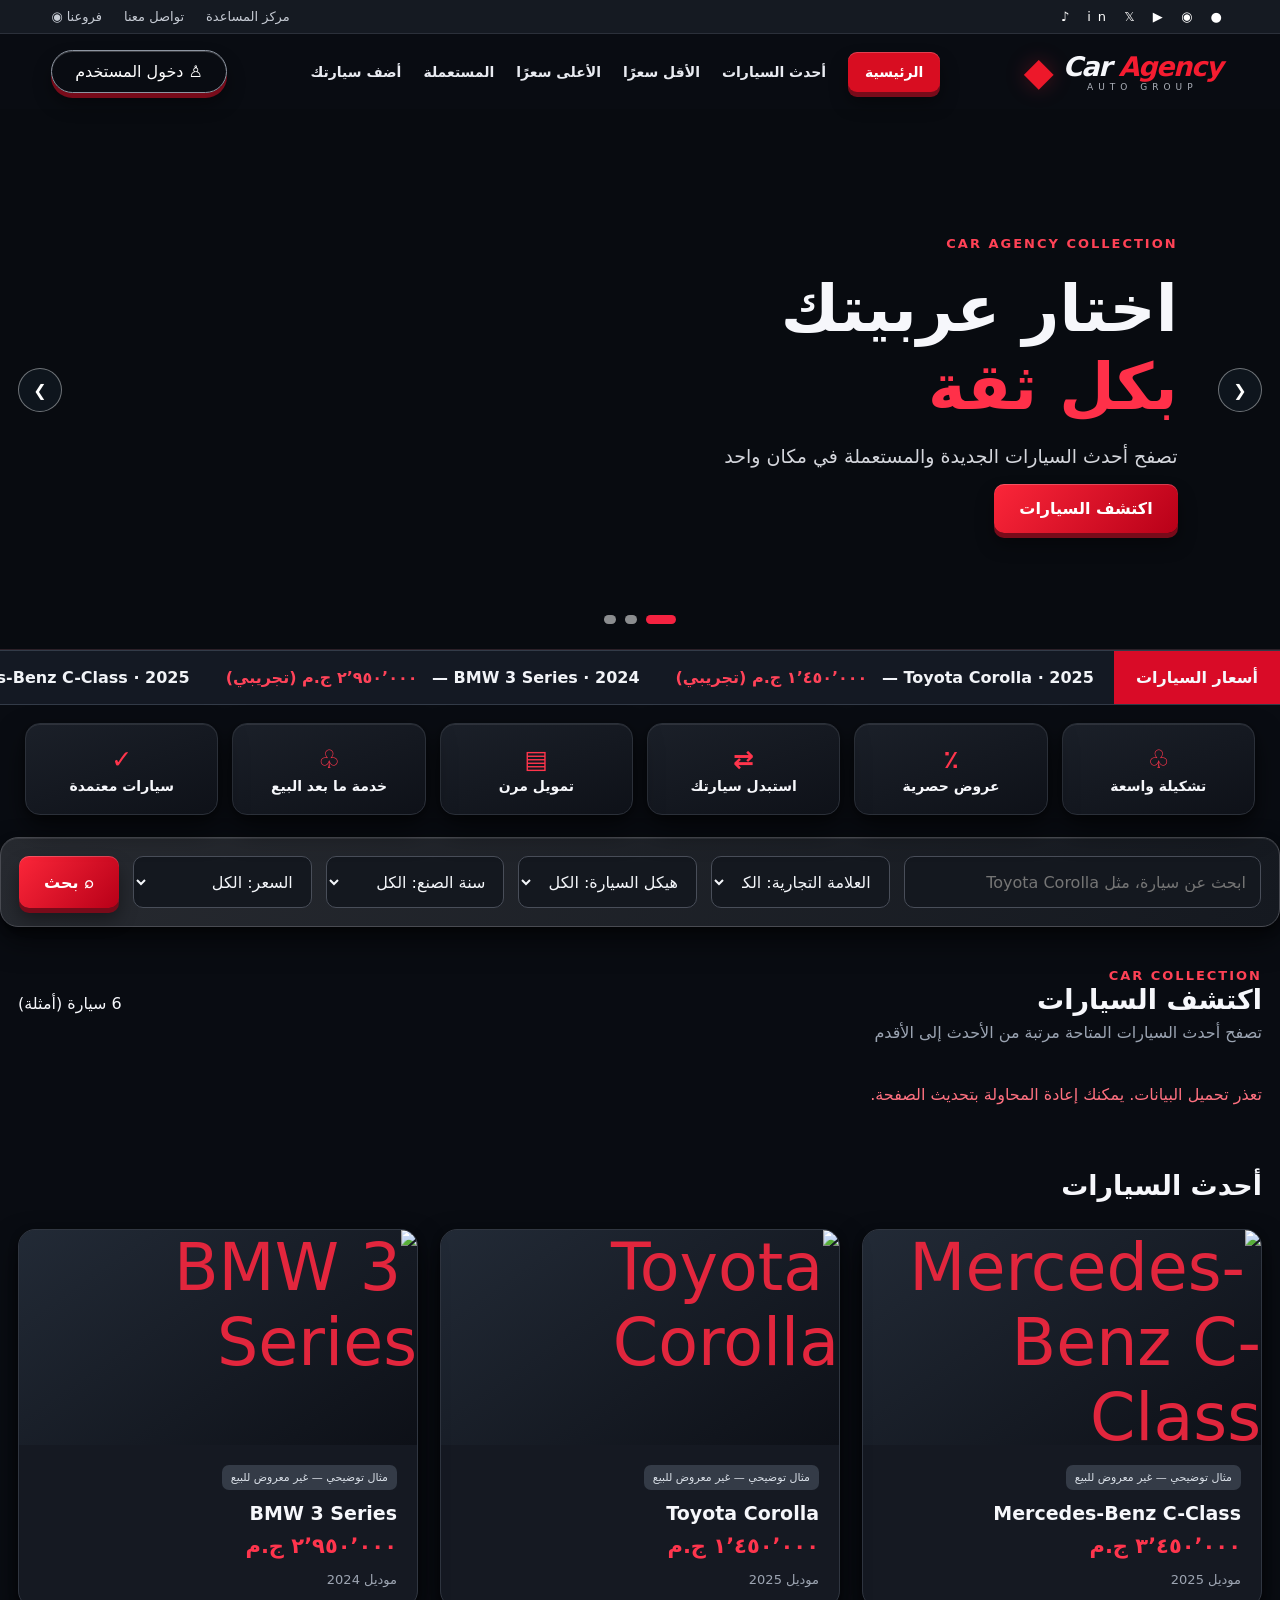
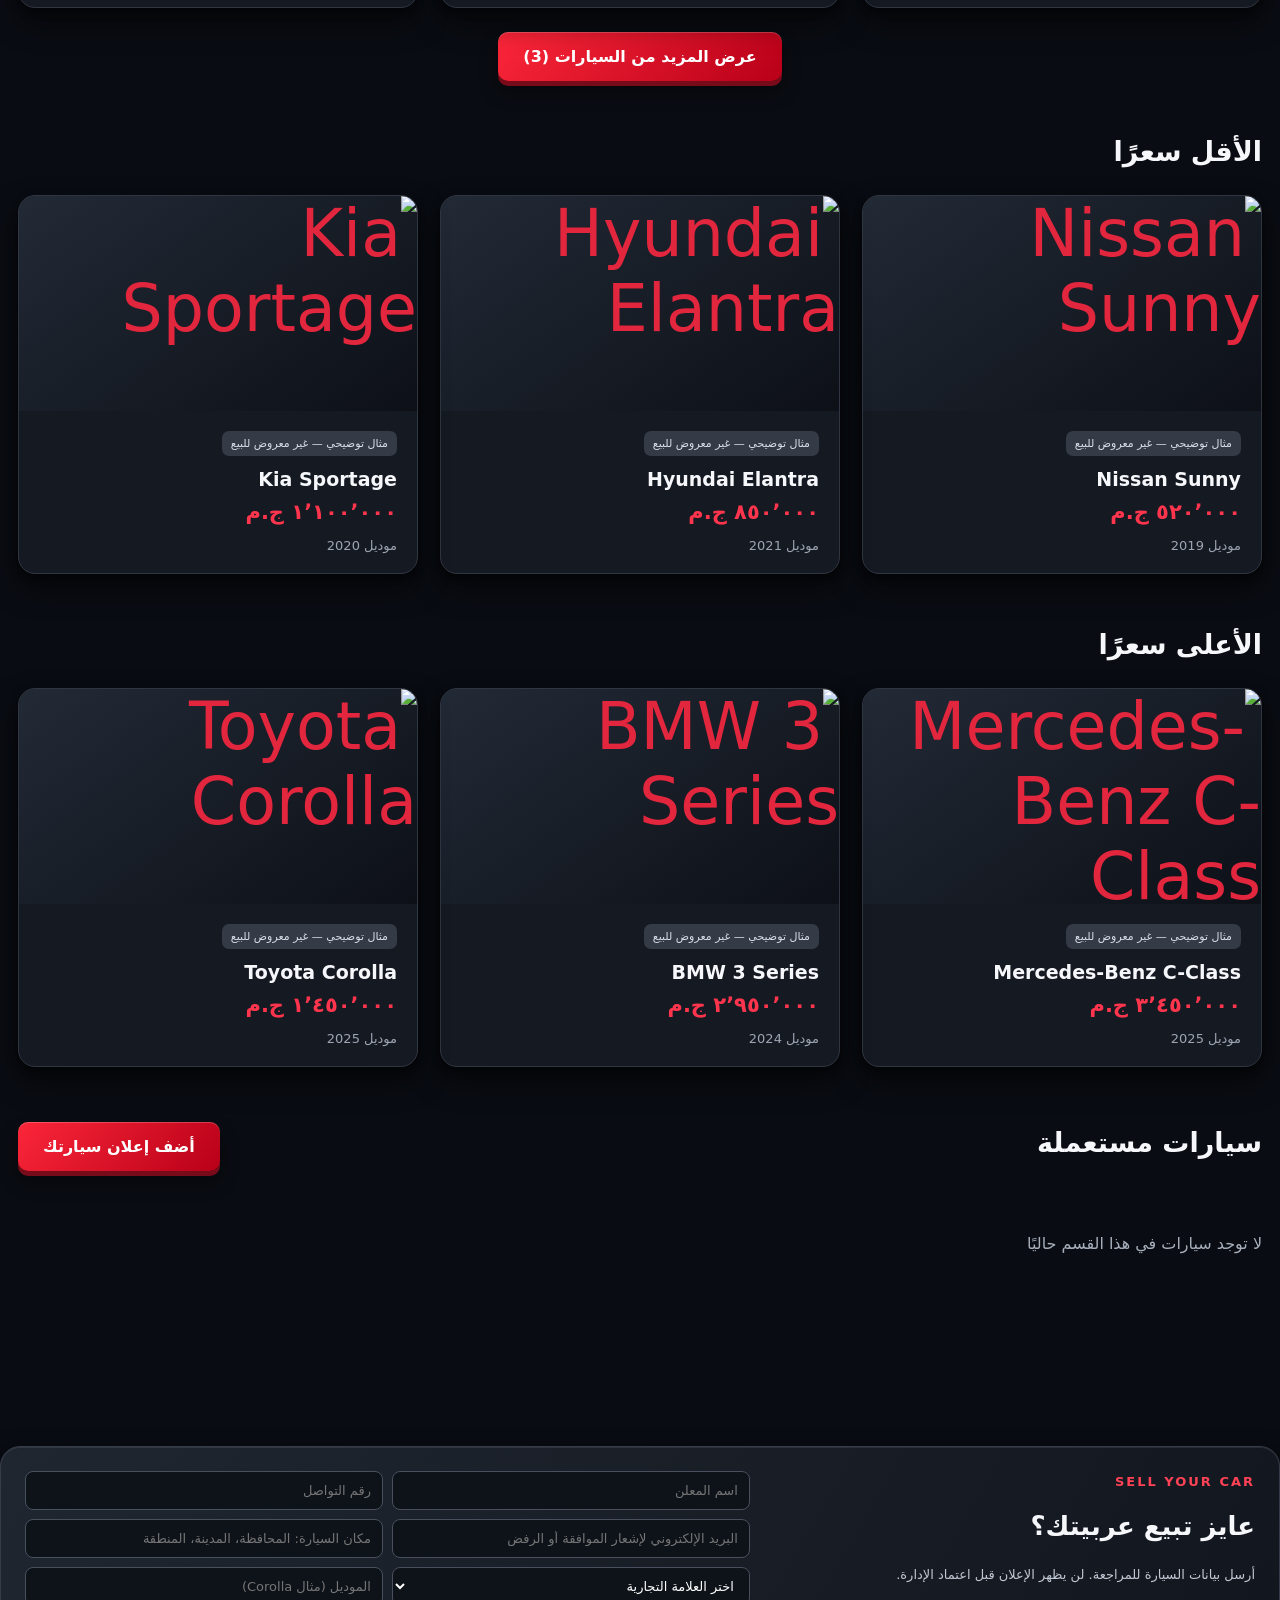
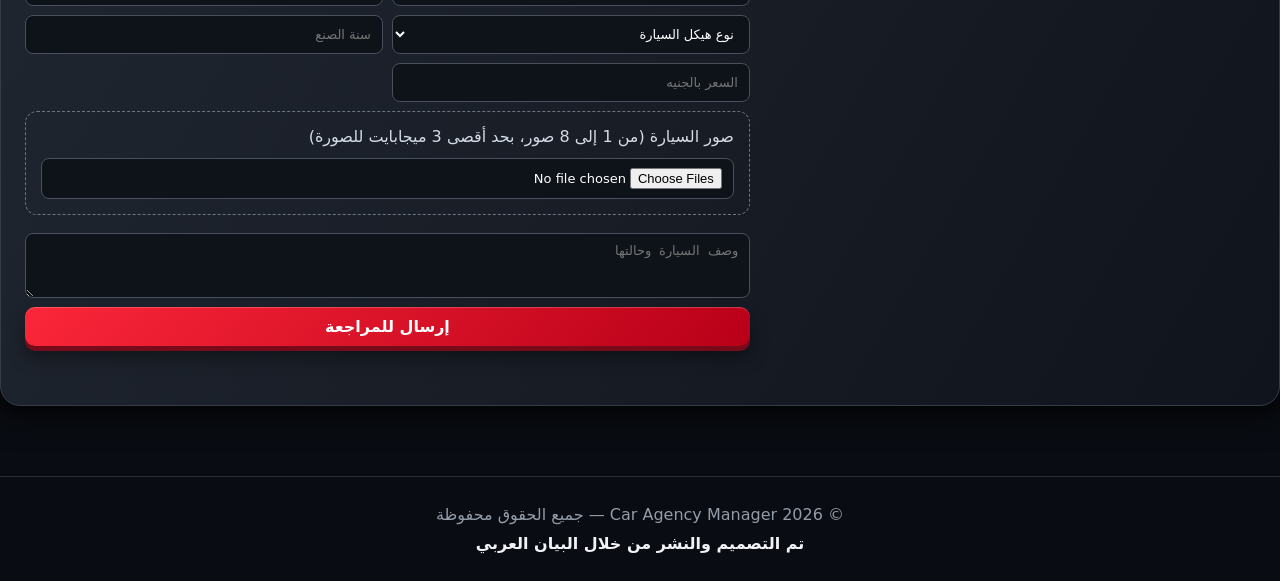
==== commit 77edda31: "Move mobile login to top, enlarge bottom car navigation and add 3D styling" ====
--- a/src/CarAgency.Api/wwwroot/index.html
+++ b/src/CarAgency.Api/wwwroot/index.html
@@ -43,6 +43,28 @@
  .searchbox input,.searchbox select{text-align:center;text-align-last:center}
 }
 @media(max-width:700px){#latest,#cheap,#premium,#used,#sell{scroll-margin-top:1cm}.navlinks a{scroll-margin-top:0}}
+
+/* Premium 3D depth and mobile navigation refinements */
+:root{--depth-shadow:0 14px 28px #0008,0 3px 9px #0006;--depth-edge:inset 0 1px 0 #ffffff16}
+.feature,.car,.sell,.searchbox,.loginDialog{box-shadow:var(--depth-shadow),var(--depth-edge);transform-style:preserve-3d;transition:transform .25s ease,box-shadow .25s ease,border-color .25s ease}
+.feature:hover,.car:hover{transform:perspective(900px) translateY(-5px) rotateX(1deg);box-shadow:0 20px 35px #000a,0 0 18px #ed18332b,var(--depth-edge)}
+.primary,.secondary,.outline,.navlinks a.active{box-shadow:0 5px 0 #780b1a,0 11px 18px #0006,inset 0 1px 0 #ffffff36;transition:transform .18s,box-shadow .18s}
+.primary:active,.secondary:active,.outline:active,.navlinks a.active:active{transform:translateY(3px);box-shadow:0 2px 0 #780b1a,0 4px 9px #0007}
+.photo img{transition:transform .4s ease}.car:hover .photo img{transform:scale(1.035)}
+@media(max-width:700px){
+ body{padding-top:1cm;padding-bottom:calc(1cm + 102px)}
+ header.nav{min-height:84px;padding:12px 12px max(12px,env(safe-area-inset-bottom));gap:0;box-shadow:0 -9px 30px #000c,inset 0 1px 0 #ffffff22}
+ header.nav .navlinks{gap:10px;scrollbar-width:none}
+ header.nav .navlinks::-webkit-scrollbar{display:none}
+ header.nav .navlinks a{font-size:13px;font-weight:750;padding:13px 12px;border-radius:12px;white-space:nowrap;background:linear-gradient(155deg,#202633,#10141e);border:1px solid #343c4b;box-shadow:0 4px 8px #0008,inset 0 1px 0 #ffffff1c}
+ header.nav .navlinks a.active{background:linear-gradient(145deg,#ff2143,#c90026);border-color:#fa3451}
+ header.nav .accountActions{position:fixed;top:calc(env(safe-area-inset-top) + 5px);left:12px;right:auto;z-index:9500;display:flex;gap:7px;max-width:58vw}
+ header.nav .accountActions button{font-size:12px;max-width:160px;padding:10px 12px;border-radius:13px;background:linear-gradient(150deg,#252d3b,#111722);box-shadow:0 6px 14px #0008;border:1px solid #626d7d}
+ .top{padding-left:155px;min-height:48px}
+ .feature,.car{box-shadow:0 10px 20px #0008,inset 0 1px 0 #ffffff1c}
+ .feature:active,.car:active{transform:perspective(700px) scale(.98)}
+}
+@media(prefers-reduced-motion:reduce){.feature,.car,.photo img,.primary,.secondary,.outline{transition:none!important;transform:none!important}}
 </style></head>
 <body><script>
 (function(){
@@ -56,7 +78,7 @@
   setTimeout(function(){if(document.getElementById('startupSplash'))reveal(true)},12000);
 })();
 </script><div class="startupSplash" id="startupSplash" role="status" aria-live="polite"><div class="startupInner"><img class="startupLogo" src="/icons/car-agency.svg" alt="Car Agency Auto Group"><div class="startupSpinner" aria-hidden="true"></div><p id="startupText">جارٍ الاتصال بالخدمة وتحميل السيارات...</p><button class="startupRetry" id="startupRetry" type="button" hidden>إعادة المحاولة</button></div></div><div class="top"><div class="social">● ◉ ▶ in 𝕏 ♪</div><div class="links"><span>مركز المساعدة</span><span>تواصل معنا</span><span>فروعنا ◉</span></div></div>
-<header class="nav"><a class="brand" href="/"><span class="mark">◆</span><div><strong>Car <span>Agency</span></strong><small>AUTO GROUP</small></div></a><nav class="navlinks"><a class="active" href="/">الرئيسية</a><a href="#latest">أحدث السيارات</a><a href="#cheap">الأقل سعرًا</a><a href="#premium">الأعلى سعرًا</a><a href="#used">المستعملة</a><a href="/used-cars.html">كل المستعملة</a><a href="#sell">أضف سيارتك</a></nav><div class="accountActions"><button class="outline loginTrigger" id="openLogin" type="button">♙ دخول المستخدم</button><button class="outline" id="logoutUser" type="button" hidden>تسجيل الخروج</button></div></header>
+<header class="nav"><a class="brand" href="/"><span class="mark">◆</span><div><strong>Car <span>Agency</span></strong><small>AUTO GROUP</small></div></a><nav class="navlinks"><a class="active" href="/">الرئيسية</a><a href="#latest">أحدث السيارات</a><a href="#cheap">الأقل سعرًا</a><a href="#premium">الأعلى سعرًا</a><a href="#used">المستعملة</a><a href="#sell">أضف سيارتك</a></nav><div class="accountActions"><button class="outline loginTrigger" id="openLogin" type="button">♙ دخول المستخدم</button><button class="outline" id="logoutUser" type="button" hidden>تسجيل الخروج</button></div></header>
 <section class="hero" aria-label="أحدث السيارات"><div class="slider" id="slider">
 <div class="slide current" style="--bg:url('https://images.unsplash.com/photo-1618843479313-40f8afb4b4d8?w=1600&q=85')"><div class="slideCopy"><span>CAR AGENCY COLLECTION</span><h1>اختار عربيتك<br><em>بكل ثقة</em></h1><p>تصفح أحدث السيارات الجديدة والمستعملة في مكان واحد</p><a class="primary" href="#cars">اكتشف السيارات</a></div></div>
 <div class="slide" style="--bg:url('https://images.unsplash.com/photo-1555215695-3004980ad54e?w=1600&q=85')"><div class="slideCopy"><span>NEW ARRIVALS</span><h1>أحدث الموديلات<br><em>في انتظارك</em></h1><p>اختيارات متنوعة تناسب احتياجاتك</p><a class="primary" href="#latest">شاهد الأحدث</a></div></div>
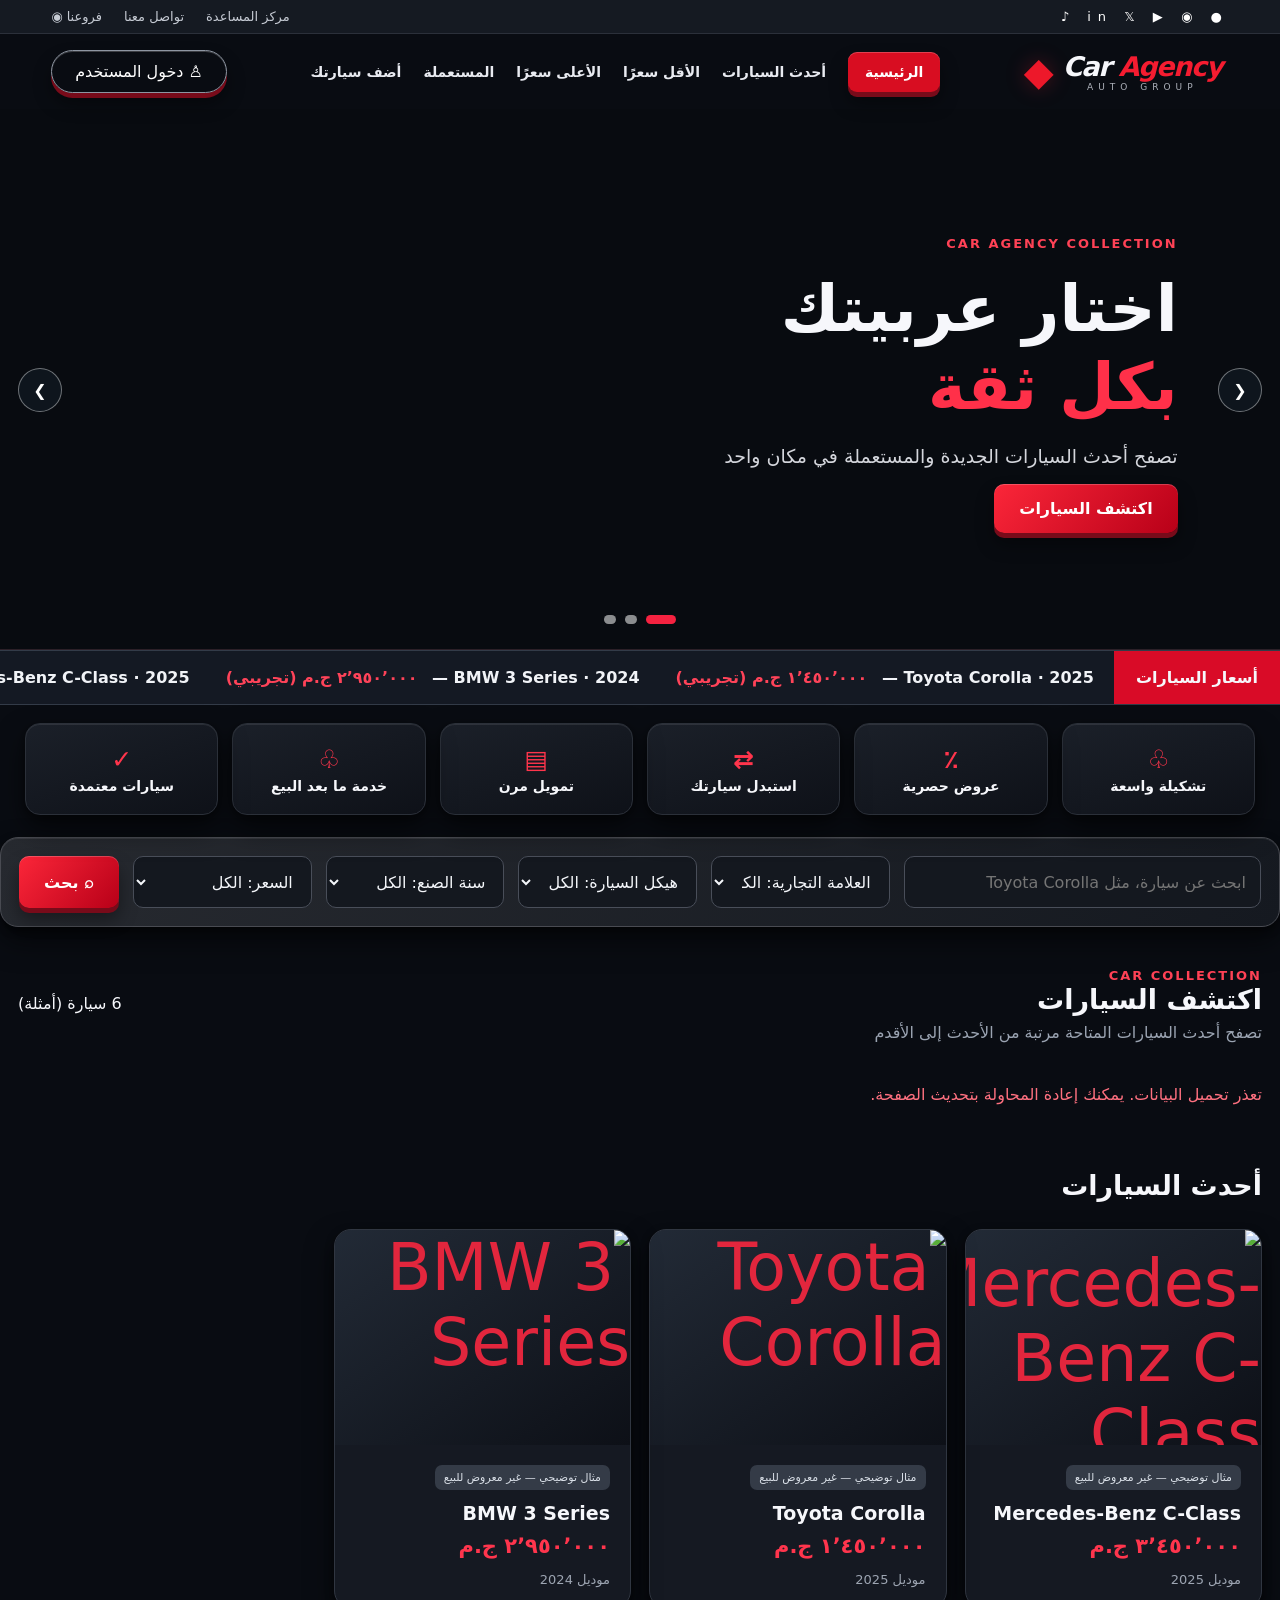
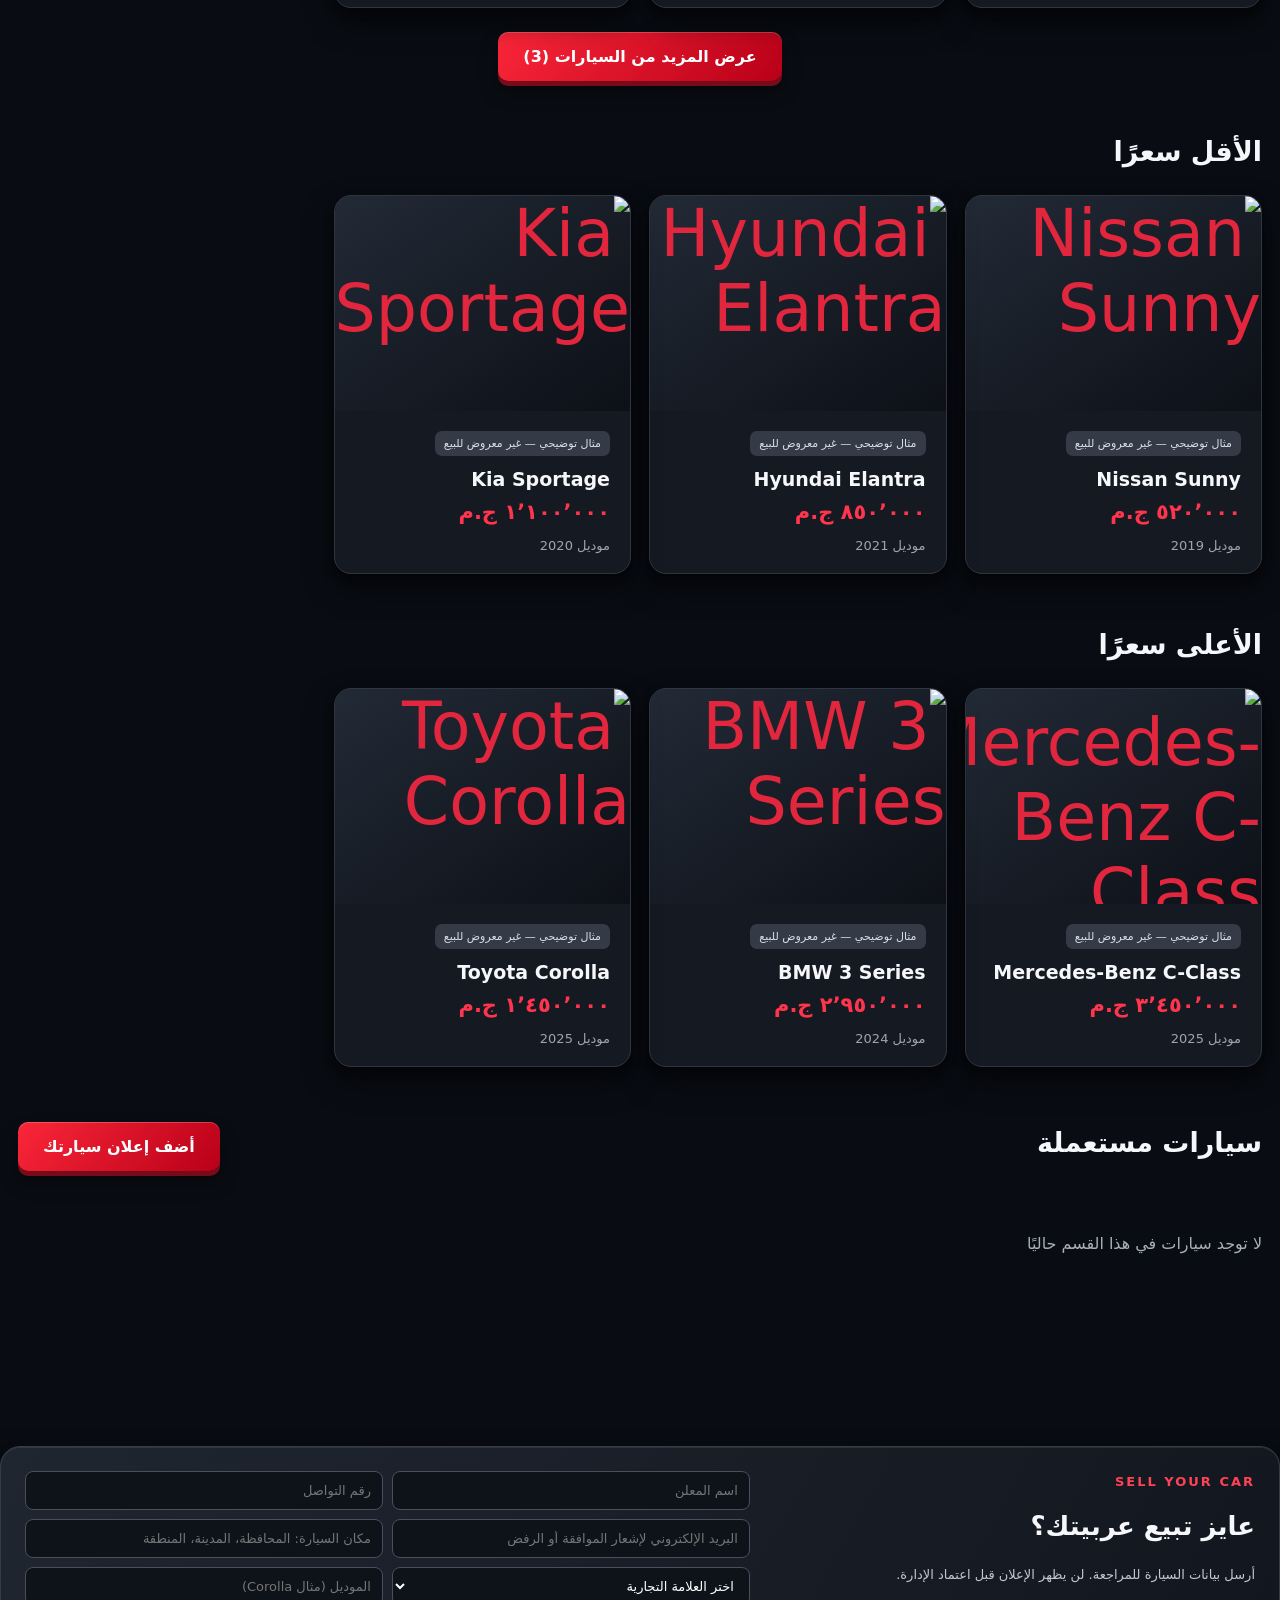
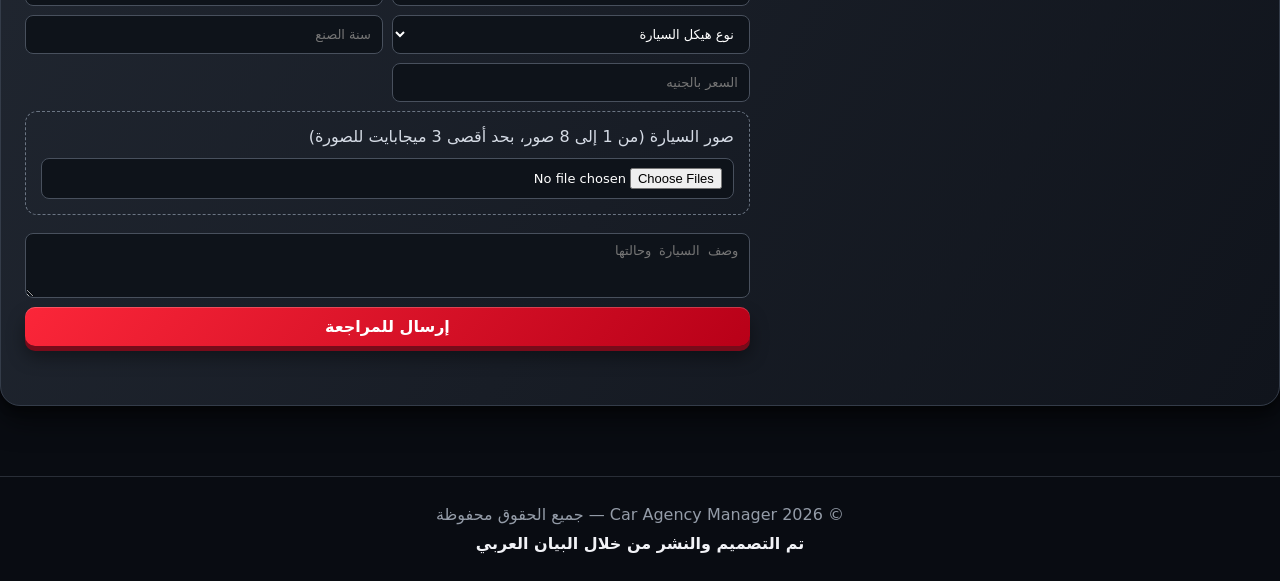
==== commit 9dcc6940: "Display four car cards per row on desktop in all car galleries" ====
--- a/src/CarAgency.Api/wwwroot/index.html
+++ b/src/CarAgency.Api/wwwroot/index.html
@@ -65,6 +65,9 @@
  .feature:active,.car:active{transform:perspective(700px) scale(.98)}
 }
 @media(prefers-reduced-motion:reduce){.feature,.car,.photo img,.primary,.secondary,.outline{transition:none!important;transform:none!important}}
+
+/* Four car cards per row on desktop; retain two on mobile */
+@media(min-width:1000px){.grid,.catalog .grid{grid-template-columns:repeat(4,minmax(0,1fr));gap:18px}}
 </style></head>
 <body><script>
 (function(){
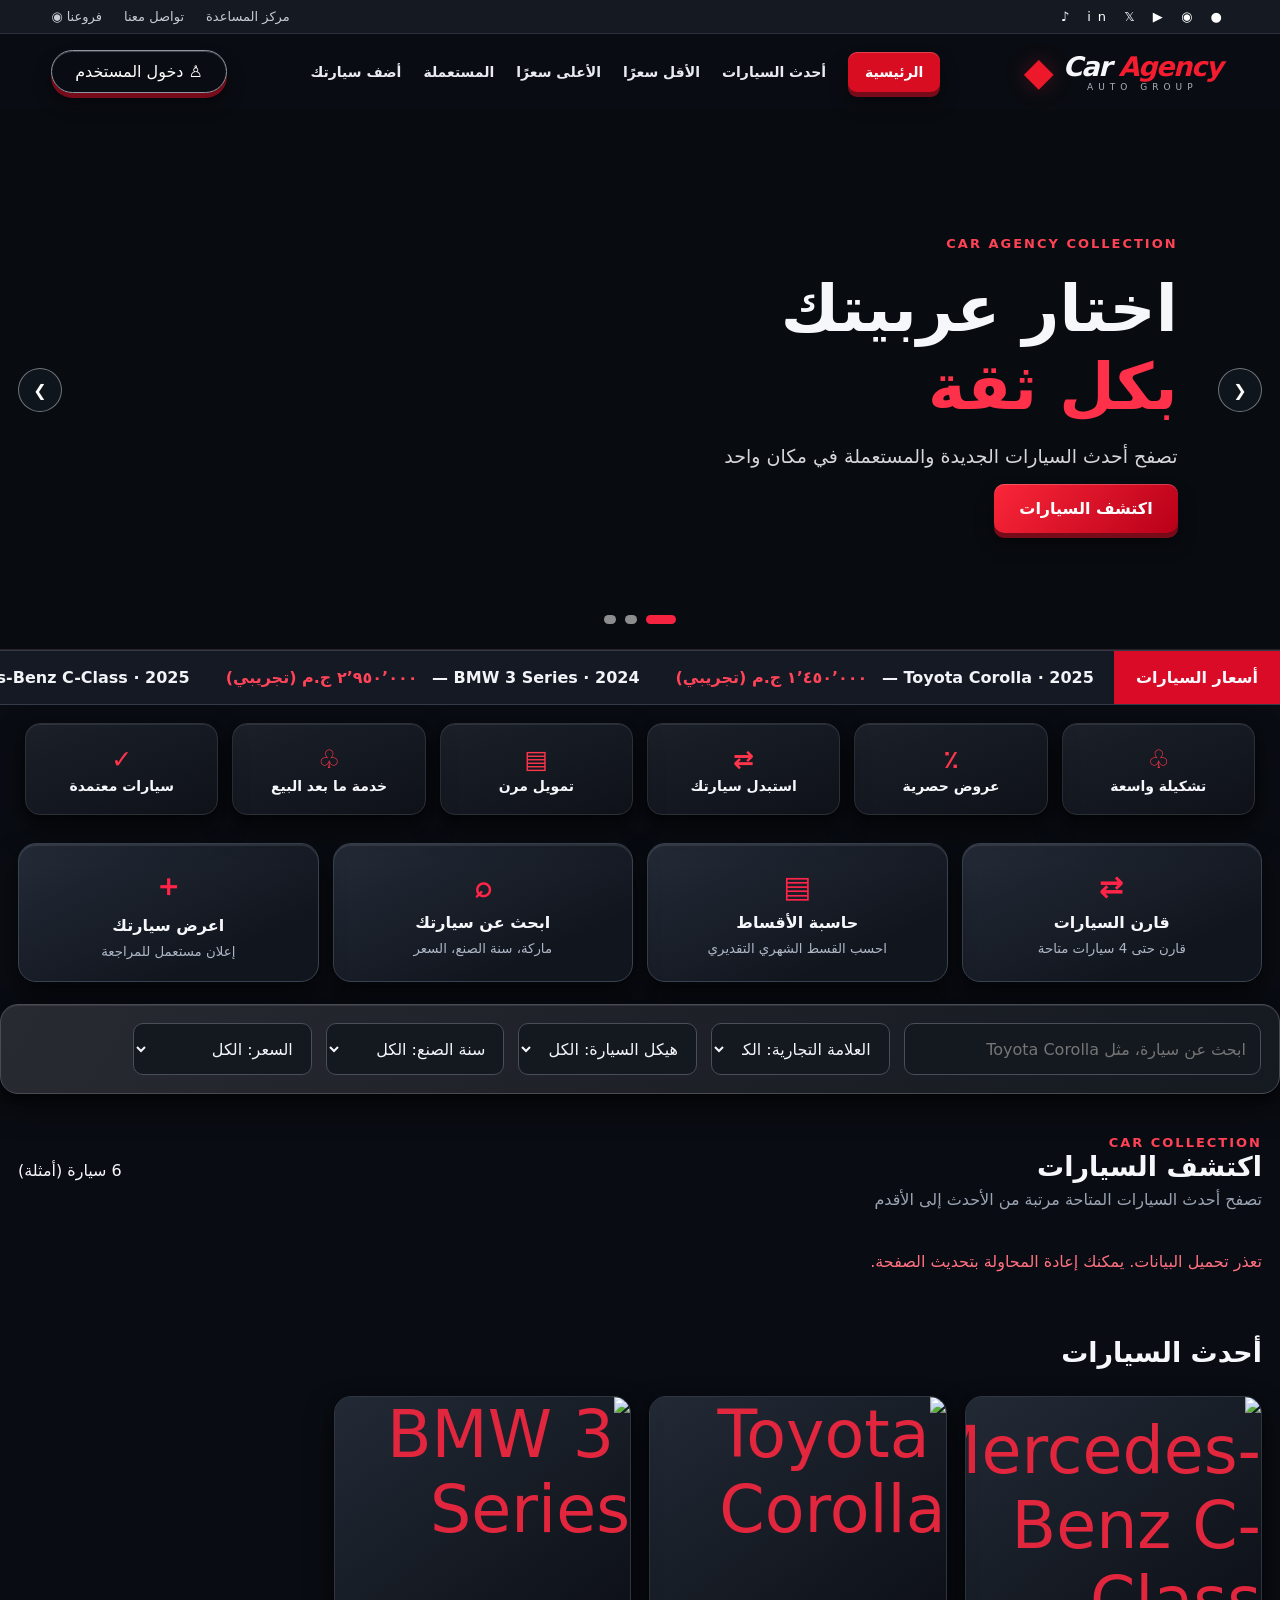
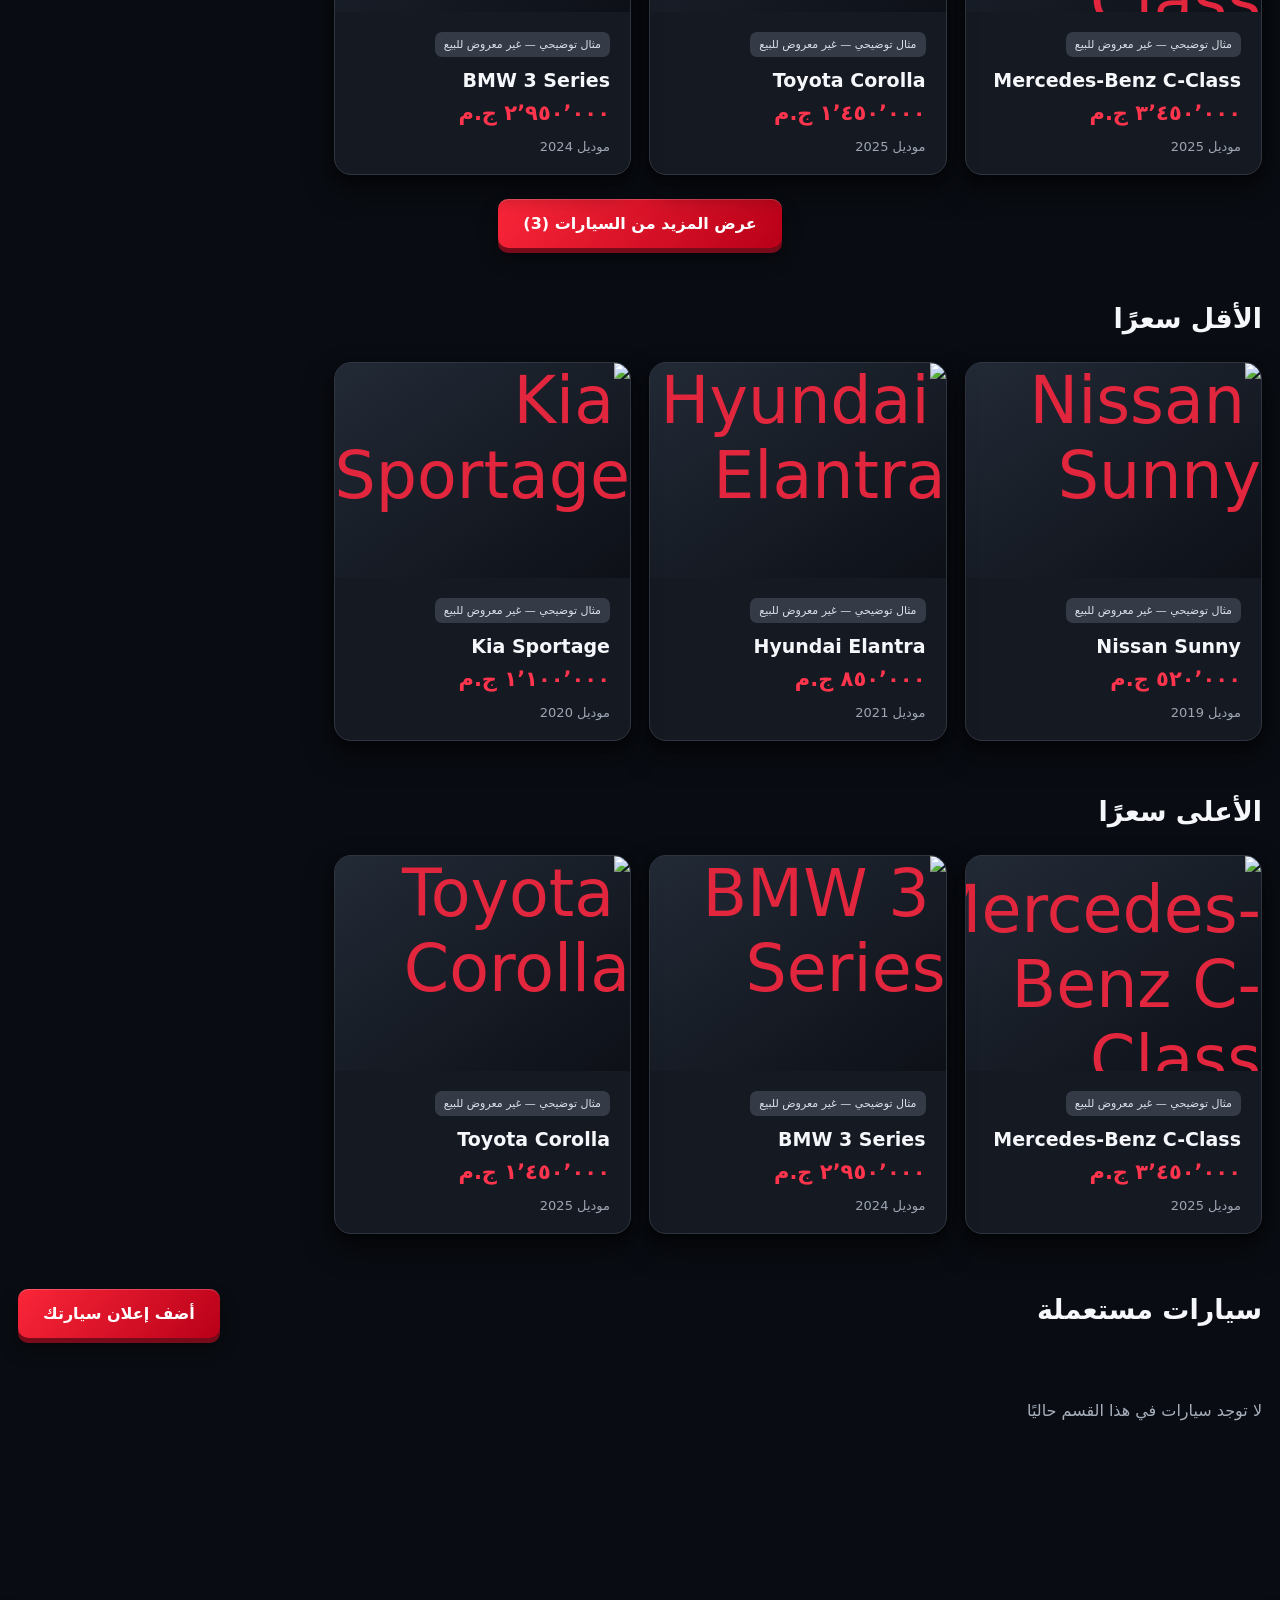
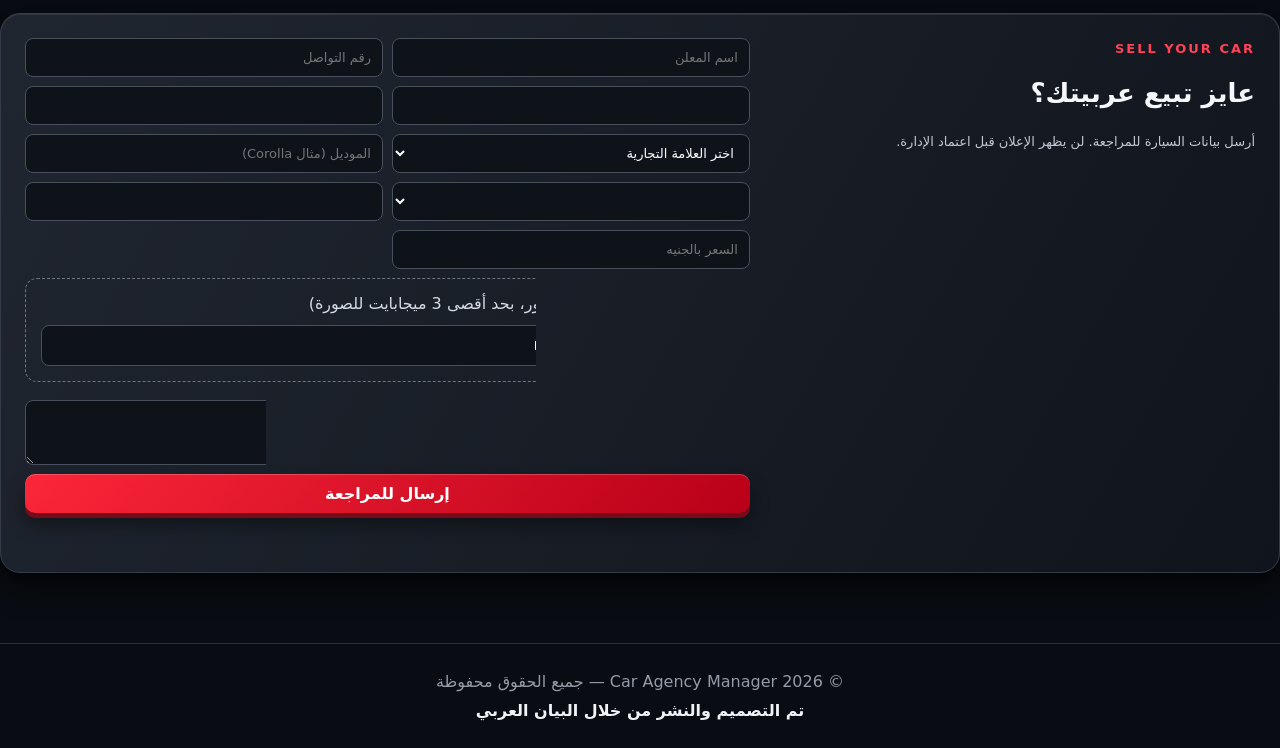
==== commit c2aabb10: "Add comparison and finance tools to existing 3D car homepage" ====
--- a/src/CarAgency.Api/wwwroot/index.html
+++ b/src/CarAgency.Api/wwwroot/index.html
@@ -68,6 +68,8 @@
 
 /* Four car cards per row on desktop; retain two on mobile */
 @media(min-width:1000px){.grid,.catalog .grid{grid-template-columns:repeat(4,minmax(0,1fr));gap:18px}}
+
+.shoppingTools{max-width:1395px;margin:28px auto 12px;padding:0 18px;display:grid;grid-template-columns:repeat(4,minmax(0,1fr));gap:14px}.shoppingTool{min-width:0;display:flex;flex-direction:column;align-items:center;text-align:center;justify-content:center;gap:9px;padding:22px 10px;background:linear-gradient(155deg,#242b37,#11151e 75%);border:1px solid #394251;border-radius:18px;box-shadow:0 12px 25px #0009,inset 0 2px 0 #ffffff18;transition:transform .2s,box-shadow .2s}.shoppingTool:hover{transform:perspective(700px) translateY(-5px) rotateX(2deg);box-shadow:0 18px 30px #000b,0 0 18px #ed183333}.shoppingTool strong{font-size:30px;color:#ff2448}.shoppingTool span{font-weight:800}.shoppingTool small{color:#aeb7c6}.compareAction{margin-top:12px;background:linear-gradient(130deg,#262e3c,#151b26);border:1px solid #626e80;color:#fff;border-radius:9px;padding:8px 11px;font-weight:700;cursor:pointer}.compareAction:focus-visible{outline:2px solid #ff2448}@media(max-width:700px){.shoppingTools{grid-template-columns:repeat(2,minmax(0,1fr));gap:12px}.shoppingTool{padding:15px 7px;min-height:125px}.shoppingTool strong{font-size:25px}.shoppingTool small{font-size:11px}.compareAction{font-size:12px;padding:7px 9px}}
 </style></head>
 <body><script>
 (function(){
@@ -90,6 +92,7 @@
 <section id="featuredAds" class="featuredAds" hidden><div class="sectionHead"><div><span class="kicker">FEATURED ADS</span><h2>إعلانات مميزة</h2></div></div><div id="featuredAdsGrid" class="featuredAdsGrid"></div></section>
 <aside class="priceTicker" aria-label="أسعار السيارات"><span class="tickerLabel">أسعار السيارات</span><div class="tickerWindow"><div id="tickerTrack" class="tickerTrack"></div></div></aside>
 <div id="features" class="features"><div class="feature"><b>♧</b><span>تشكيلة واسعة</span></div><div class="feature"><b>٪</b><span>عروض حصرية</span></div><div class="feature"><b>⇄</b><span>استبدل سيارتك</span></div><div class="feature"><b>▤</b><span>تمويل مرن</span></div><div class="feature"><b>♧</b><span>خدمة ما بعد البيع</span></div><div class="feature"><b>✓</b><span>سيارات معتمدة</span></div></div>
+<section class="shoppingTools" aria-label="أدوات اختيار السيارة"><a href="/compare.html" class="shoppingTool"><strong>⇄</strong><span>قارن السيارات</span><small>قارن حتى 4 سيارات متاحة</small></a><a href="/finance.html" class="shoppingTool"><strong>▤</strong><span>حاسبة الأقساط</span><small>احسب القسط الشهري التقديري</small></a><a href="#search" class="shoppingTool"><strong>⌕</strong><span>ابحث عن سيارتك</span><small>ماركة، سنة الصنع، السعر</small></a><a href="#sell" class="shoppingTool"><strong>＋</strong><span>اعرض سيارتك</span><small>إعلان مستعمل للمراجعة</small></a></section>
 <form id="search" class="searchbox"><input id="query" placeholder="ابحث عن سيارة، مثل Toyota Corolla" aria-label="بحث"><select id="make"><option value="">العلامة التجارية: الكل</option><option value="Toyota">Toyota</option><option value="Hyundai">Hyundai</option><option value="Kia">Kia</option><option value="Nissan">Nissan</option><option value="BMW">BMW</option><option value="Mercedes-Benz">Mercedes-Benz</option><option value="Volkswagen">Volkswagen</option><option value="Audi">Audi</option><option value="Skoda">Skoda</option><option value="Seat">Seat</option><option value="Peugeot">Peugeot</option><option value="Renault">Renault</option><option value="Citroën">Citroën</option><option value="Opel">Opel</option><option value="Ford">Ford</option><option value="Chevrolet">Chevrolet</option><option value="Jeep">Jeep</option><option value="Fiat">Fiat</option><option value="Honda">Honda</option><option value="Mazda">Mazda</option><option value="Mitsubishi">Mitsubishi</option><option value="Suzuki">Suzuki</option><option value="Subaru">Subaru</option><option value="Lexus">Lexus</option><option value="Land Rover">Land Rover</option><option value="Range Rover">Range Rover</option><option value="Volvo">Volvo</option><option value="Porsche">Porsche</option><option value="Mini">Mini</option><option value="Jaguar">Jaguar</option><option value="Tesla">Tesla</option><option value="BYD">BYD</option><option value="MG">MG</option><option value="Chery">Chery</option><option value="Geely">Geely</option><option value="Changan">Changan</option><option value="Haval">Haval</option><option value="GWM">GWM</option><option value="Jetour">Jetour</option><option value="JAC">JAC</option><option value="BAIC">BAIC</option><option value="Dongfeng">Dongfeng</option><option value="DFSK">DFSK</option><option value="Bestune">Bestune</option><option value="GAC">GAC</option><option value="Exeed">Exeed</option><option value="Soueast">Soueast</option><option value="Jaecoo">Jaecoo</option><option value="Omoda">Omoda</option><option value="Zeekr">Zeekr</option><option value="Lynk & Co">Lynk & Co</option><option value="Cupra">Cupra</option><option value="Alfa Romeo">Alfa Romeo</option><option value="Dodge">Dodge</option><option value="RAM">RAM</option><option value="GMC">GMC</option><option value="Cadillac">Cadillac</option><option value="Infiniti">Infiniti</option><option value="Lincoln">Lincoln</option><option value="Isuzu">Isuzu</option><option value="SsangYong">SsangYong</option><option value="Proton">Proton</option><option value="Perodua">Perodua</option><option value="Mahindra">Mahindra</option><option value="Tata">Tata</option><option value="Lada">Lada</option><option value="Daewoo">Daewoo</option><option value="Other">أخرى</option></select><select id="bodyFilter"><option value="">هيكل السيارة: الكل</option><option value="Sedan">Sedan</option><option value="SUV">SUV</option><option value="Hatchback">Hatchback</option><option value="Coupe">Coupe</option><option value="Pickup">Pickup</option><option value="Van">Van</option><option value="Convertible">Convertible</option><option value="Wagon">Wagon</option><option value="Minivan">Minivan</option><option value="Crossover">Crossover</option><option value="MPV">MPV</option><option value="Truck">Truck</option><option value="Other">Other</option></select><select id="year"><option value="">سنة الصنع: الكل</option><option>2026</option><option>2025</option><option>2024</option><option>2023</option><option>2022</option></select><select id="price"><option value="">السعر: الكل</option><option value="1000000">حتى مليون جنيه</option><option value="2000000">حتى 2 مليون جنيه</option><option value="3000000">حتى 3 مليون جنيه</option></select><button class="primary" type="submit">⌕ بحث</button></form>
 <main class="catalog" id="cars"><div class="sectionHead"><div><span class="kicker">CAR COLLECTION</span><h2>اكتشف السيارات</h2><p>تصفح أحدث السيارات المتاحة مرتبة من الأحدث إلى الأقدم</p></div><span id="count"></span></div><p id="status" class="status" hidden aria-live="polite"></p><section id="latest" class="carSection"><div class="sectionHead"><h2>أحدث السيارات</h2></div><div class="grid" id="latestGrid"></div><div style="text-align:center;margin:24px auto"><button class="primary" id="moreLatest" type="button" hidden>عرض المزيد من السيارات</button></div></section><section class="carSection" id="cheap"><div class="sectionHead"><h2>الأقل سعرًا</h2></div><div class="grid" id="cheapGrid"></div></section><section class="carSection" id="premium"><div class="sectionHead"><h2>الأعلى سعرًا</h2></div><div class="grid" id="premiumGrid"></div></section><section class="carSection" id="used"><div class="sectionHead"><h2>سيارات مستعملة</h2><a class="primary" href="#sell">أضف إعلان سيارتك</a></div><div class="grid" id="usedGrid"></div><div class="usedMoreWrap"><a class="primary" id="moreUsed" href="/used-cars.html">عرض جميع السيارات (More)</a></div></section></main>
 <section id="sell" class="sell"><div><span class="kicker">SELL YOUR CAR</span><h2>عايز تبيع عربيتك؟</h2><p>أرسل بيانات السيارة للمراجعة. لن يظهر الإعلان قبل اعتماد الإدارة.</p></div><form id="guestForm"><input name="name" placeholder="اسم المعلن" required maxlength="100"><input name="phone" placeholder="رقم التواصل" required maxlength="25"><input name="email" type="email" placeholder="البريد الإلكتروني لإشعار الموافقة أو الرفض" required maxlength="254"><input name="location" placeholder="مكان السيارة: المحافظة، المدينة، المنطقة" required maxlength="180"><select name="brand" id="guestBrand" required><option value="">اختر العلامة التجارية</option><option value="Toyota">Toyota</option><option value="Hyundai">Hyundai</option><option value="Kia">Kia</option><option value="Nissan">Nissan</option><option value="BMW">BMW</option><option value="Mercedes-Benz">Mercedes-Benz</option><option value="Volkswagen">Volkswagen</option><option value="Audi">Audi</option><option value="Skoda">Skoda</option><option value="Seat">Seat</option><option value="Peugeot">Peugeot</option><option value="Renault">Renault</option><option value="Citroën">Citroën</option><option value="Opel">Opel</option><option value="Ford">Ford</option><option value="Chevrolet">Chevrolet</option><option value="Jeep">Jeep</option><option value="Fiat">Fiat</option><option value="Honda">Honda</option><option value="Mazda">Mazda</option><option value="Mitsubishi">Mitsubishi</option><option value="Suzuki">Suzuki</option><option value="Subaru">Subaru</option><option value="Lexus">Lexus</option><option value="Land Rover">Land Rover</option><option value="Range Rover">Range Rover</option><option value="Volvo">Volvo</option><option value="Porsche">Porsche</option><option value="Mini">Mini</option><option value="Jaguar">Jaguar</option><option value="Tesla">Tesla</option><option value="BYD">BYD</option><option value="MG">MG</option><option value="Chery">Chery</option><option value="Geely">Geely</option><option value="Changan">Changan</option><option value="Haval">Haval</option><option value="GWM">GWM</option><option value="Jetour">Jetour</option><option value="JAC">JAC</option><option value="BAIC">BAIC</option><option value="Dongfeng">Dongfeng</option><option value="DFSK">DFSK</option><option value="Bestune">Bestune</option><option value="GAC">GAC</option><option value="Exeed">Exeed</option><option value="Soueast">Soueast</option><option value="Jaecoo">Jaecoo</option><option value="Omoda">Omoda</option><option value="Zeekr">Zeekr</option><option value="Lynk & Co">Lynk & Co</option><option value="Cupra">Cupra</option><option value="Alfa Romeo">Alfa Romeo</option><option value="Dodge">Dodge</option><option value="RAM">RAM</option><option value="GMC">GMC</option><option value="Cadillac">Cadillac</option><option value="Infiniti">Infiniti</option><option value="Lincoln">Lincoln</option><option value="Isuzu">Isuzu</option><option value="SsangYong">SsangYong</option><option value="Proton">Proton</option><option value="Perodua">Perodua</option><option value="Mahindra">Mahindra</option><option value="Tata">Tata</option><option value="Lada">Lada</option><option value="Daewoo">Daewoo</option><option value="Other">أخرى</option></select><input name="make" placeholder="الموديل (مثال Corolla)" required maxlength="120"><select name="bodyType" required><option value="">نوع هيكل السيارة</option><option value="Sedan">Sedan</option><option value="SUV">SUV</option><option value="Hatchback">Hatchback</option><option value="Coupe">Coupe</option><option value="Pickup">Pickup</option><option value="Van">Van</option><option value="Convertible">Convertible</option><option value="Wagon">Wagon</option><option value="Minivan">Minivan</option><option value="Other">Other</option></select><input name="year" type="number" min="1950" max="2027" placeholder="سنة الصنع" required><input name="price" type="number" min="1" placeholder="السعر بالجنيه" required><label class="photoUpload">صور السيارة (من 1 إلى 8 صور، بحد أقصى 3 ميجابايت للصورة)<input id="carPhotos" type="file" name="photos" accept="image/jpeg,image/png,image/webp" multiple required></label><div id="photoPreview" class="photoPreview"></div><textarea name="description" maxlength="1000" placeholder="وصف السيارة وحالتها" required></textarea><button class="primary" type="submit">إرسال للمراجعة</button><p id="guestMessage" role="status"></p></form></section>
@@ -108,7 +111,7 @@
 let all=[],demo=false,latestVisible=3;
 function listingTime(v){const t=Date.parse(v.createdAt||"");return Number.isFinite(t)?t:0}
 function updateTicker(){const track=document.getElementById("tickerTrack");track.replaceChildren();const cars=[...all].sort((a,b)=>listingTime(b)-listingTime(a));for(let repeat=0;repeat<2;repeat++)for(const v of cars){const item=document.createElement("span");item.textContent=v.make+" "+v.model+" · "+v.year+" — ";const price=document.createElement("strong");price.textContent=Number(v.price).toLocaleString("ar-EG")+" ج.م"+((demo||v.isDemo)?" (تجريبي)":"");item.append(price);track.append(item)}}
-function card(v){const el=document.createElement('article');el.className='car';const photo=document.createElement('div');photo.className='photo';if(v.condition==='Used'&&v.photoId){const img=document.createElement('img');img.src='/api/public/used-cars/'+encodeURIComponent(v.id)+'/photos/'+encodeURIComponent(v.photoId);img.alt=v.make;img.loading='lazy';photo.append(img)}else if(v.imageUrl&&/^https:\/\//i.test(v.imageUrl)){const img=document.createElement('img');img.src=v.imageUrl;img.alt=v.make+' '+v.model;img.loading='lazy';photo.append(img)}else if(!demo&&v.id){photo.textContent='🚘';fetch('/api/public/vehicles/'+encodeURIComponent(v.id)+'/photos').then(r=>r.ok?r.json():[]).then(urls=>{if(urls.length){const img=document.createElement('img');img.src=urls[0];img.alt=v.make+' '+v.model;img.loading='lazy';photo.replaceChildren(img)}}).catch(()=>{})}else photo.textContent='🚘';const b=document.createElement('div');b.className='carBody';const tag=document.createElement('span');tag.className='carTag';tag.textContent=(demo||v.isDemo)?'مثال توضيحي — غير معروض للبيع':v.condition==='Used'?'مستعملة':'سيارة متاحة';const h=document.createElement('h3');h.textContent=v.make+' '+v.model;const p=document.createElement('div');p.className='price';p.textContent=Number(v.price).toLocaleString('ar-EG')+' ج.م';const f=document.createElement('div');f.className='foot';f.textContent='موديل '+v.year;b.append(tag,h,p,f);el.append(photo,b);if(v.id&&!v.isDemo&&!demo){el.tabIndex=0;el.setAttribute('role','link');el.setAttribute('aria-label','عرض تفاصيل '+v.make+' '+(v.model||''));const open=()=>location.href='/car-details.html?type='+(v.condition==='Used'?'used':'vehicle')+'&id='+encodeURIComponent(v.id);el.addEventListener('click',open);el.addEventListener('keydown',e=>{if(e.key==='Enter')open()})}return el}
+function card(v){const el=document.createElement('article');el.className='car';const photo=document.createElement('div');photo.className='photo';if(v.condition==='Used'&&v.photoId){const img=document.createElement('img');img.src='/api/public/used-cars/'+encodeURIComponent(v.id)+'/photos/'+encodeURIComponent(v.photoId);img.alt=v.make;img.loading='lazy';photo.append(img)}else if(v.imageUrl&&/^https:\/\//i.test(v.imageUrl)){const img=document.createElement('img');img.src=v.imageUrl;img.alt=v.make+' '+v.model;img.loading='lazy';photo.append(img)}else if(!demo&&v.id){photo.textContent='🚘';fetch('/api/public/vehicles/'+encodeURIComponent(v.id)+'/photos').then(r=>r.ok?r.json():[]).then(urls=>{if(urls.length){const img=document.createElement('img');img.src=urls[0];img.alt=v.make+' '+v.model;img.loading='lazy';photo.replaceChildren(img)}}).catch(()=>{})}else photo.textContent='🚘';const b=document.createElement('div');b.className='carBody';const tag=document.createElement('span');tag.className='carTag';tag.textContent=(demo||v.isDemo)?'مثال توضيحي — غير معروض للبيع':v.condition==='Used'?'مستعملة':'سيارة متاحة';const h=document.createElement('h3');h.textContent=v.make+' '+v.model;const p=document.createElement('div');p.className='price';p.textContent=Number(v.price).toLocaleString('ar-EG')+' ج.م';const f=document.createElement('div');f.className='foot';f.textContent='موديل '+v.year;b.append(tag,h,p,f);if(v.id&&!v.isDemo&&!demo&&v.condition!=='Used'){const compare=document.createElement('button');compare.type='button';compare.className='compareAction';compare.textContent='⇄ إضافة للمقارنة';compare.onclick=e=>{e.stopPropagation();const key='carAgencyCompareIds';let ids=[];try{ids=JSON.parse(sessionStorage.getItem(key)||'[]')}catch{}ids=ids.filter(x=>typeof x==='string');if(ids.includes(v.id)){ids=ids.filter(x=>x!==v.id);compare.textContent='⇄ إضافة للمقارنة'}else{if(ids.length>=4){alert('يمكن مقارنة 4 سيارات بحد أقصى');return}ids.push(v.id);compare.textContent='✓ تمت الإضافة للمقارنة'}sessionStorage.setItem(key,JSON.stringify(ids));};b.append(compare)}el.append(photo,b);if(v.id&&!v.isDemo&&!demo){el.tabIndex=0;el.setAttribute('role','link');el.setAttribute('aria-label','عرض تفاصيل '+v.make+' '+(v.model||''));const open=()=>location.href='/car-details.html?type='+(v.condition==='Used'?'used':'vehicle')+'&id='+encodeURIComponent(v.id);el.addEventListener('click',open);el.addEventListener('keydown',e=>{if(e.key==='Enter')open()})}return el}
 function render(){const term=document.getElementById('query').value.trim().toLowerCase(),make=document.getElementById('make').value,year=document.getElementById('year').value,price=document.getElementById('price').value;const body=document.getElementById('bodyFilter').value;const found=all.filter(v=>(!body||(v.bodyType||"Other").toLowerCase()===body.toLowerCase())&&(!term||[v.make,v.model,v.year].join(' ').toLowerCase().includes(term))&&(!make||v.make===make)&&(!year||String(v.year)===year)&&(!price||Number(v.price)<=Number(price)));document.getElementById('count').textContent=found.length+' سيارة'+(demo?' (أمثلة)':'');const sections=[['latestGrid',[...found].sort((a,b)=>listingTime(b)-listingTime(a)||b.year-a.year||String(a.make).localeCompare(String(b.make)) )],['cheapGrid',[...found].sort((a,b)=>a.price-b.price)],['premiumGrid',[...found].sort((a,b)=>b.price-a.price)],['usedGrid',usedListings.filter(v=>(!term||[v.make,v.year,v.location].join(' ').toLowerCase().includes(term))&&(!make||v.make===make)&&(!year||String(v.year)===year)&&(!price||Number(v.price)<=Number(price)))]];for(const [id,arr] of sections){const grid=document.getElementById(id);grid.replaceChildren();arr.slice(0,id==='latestGrid'?latestVisible:id==='usedGrid'?6:3).forEach(v=>grid.append(card(v)));if(id==='usedGrid'){document.getElementById('moreUsed').hidden=arr.length===0}if(id==='latestGrid'){const more=document.getElementById('moreLatest');more.hidden=arr.length<=latestVisible;more.textContent='عرض المزيد من السيارات ('+(arr.length-latestVisible)+')'}if(!arr.length){const p=document.createElement('p');p.className='status';p.textContent='لا توجد سيارات في هذا القسم حاليًا';grid.append(p)}}}
 function finishSplash(){const el=document.getElementById('startupSplash');el.classList.add('done');setTimeout(()=>el.remove(),400)}
 function splashFailure(){finishSplash();const status=document.getElementById('status');if(status){status.hidden=false;status.textContent='تعذر تحميل البيانات. يمكنك إعادة المحاولة بتحديث الصفحة.'}}
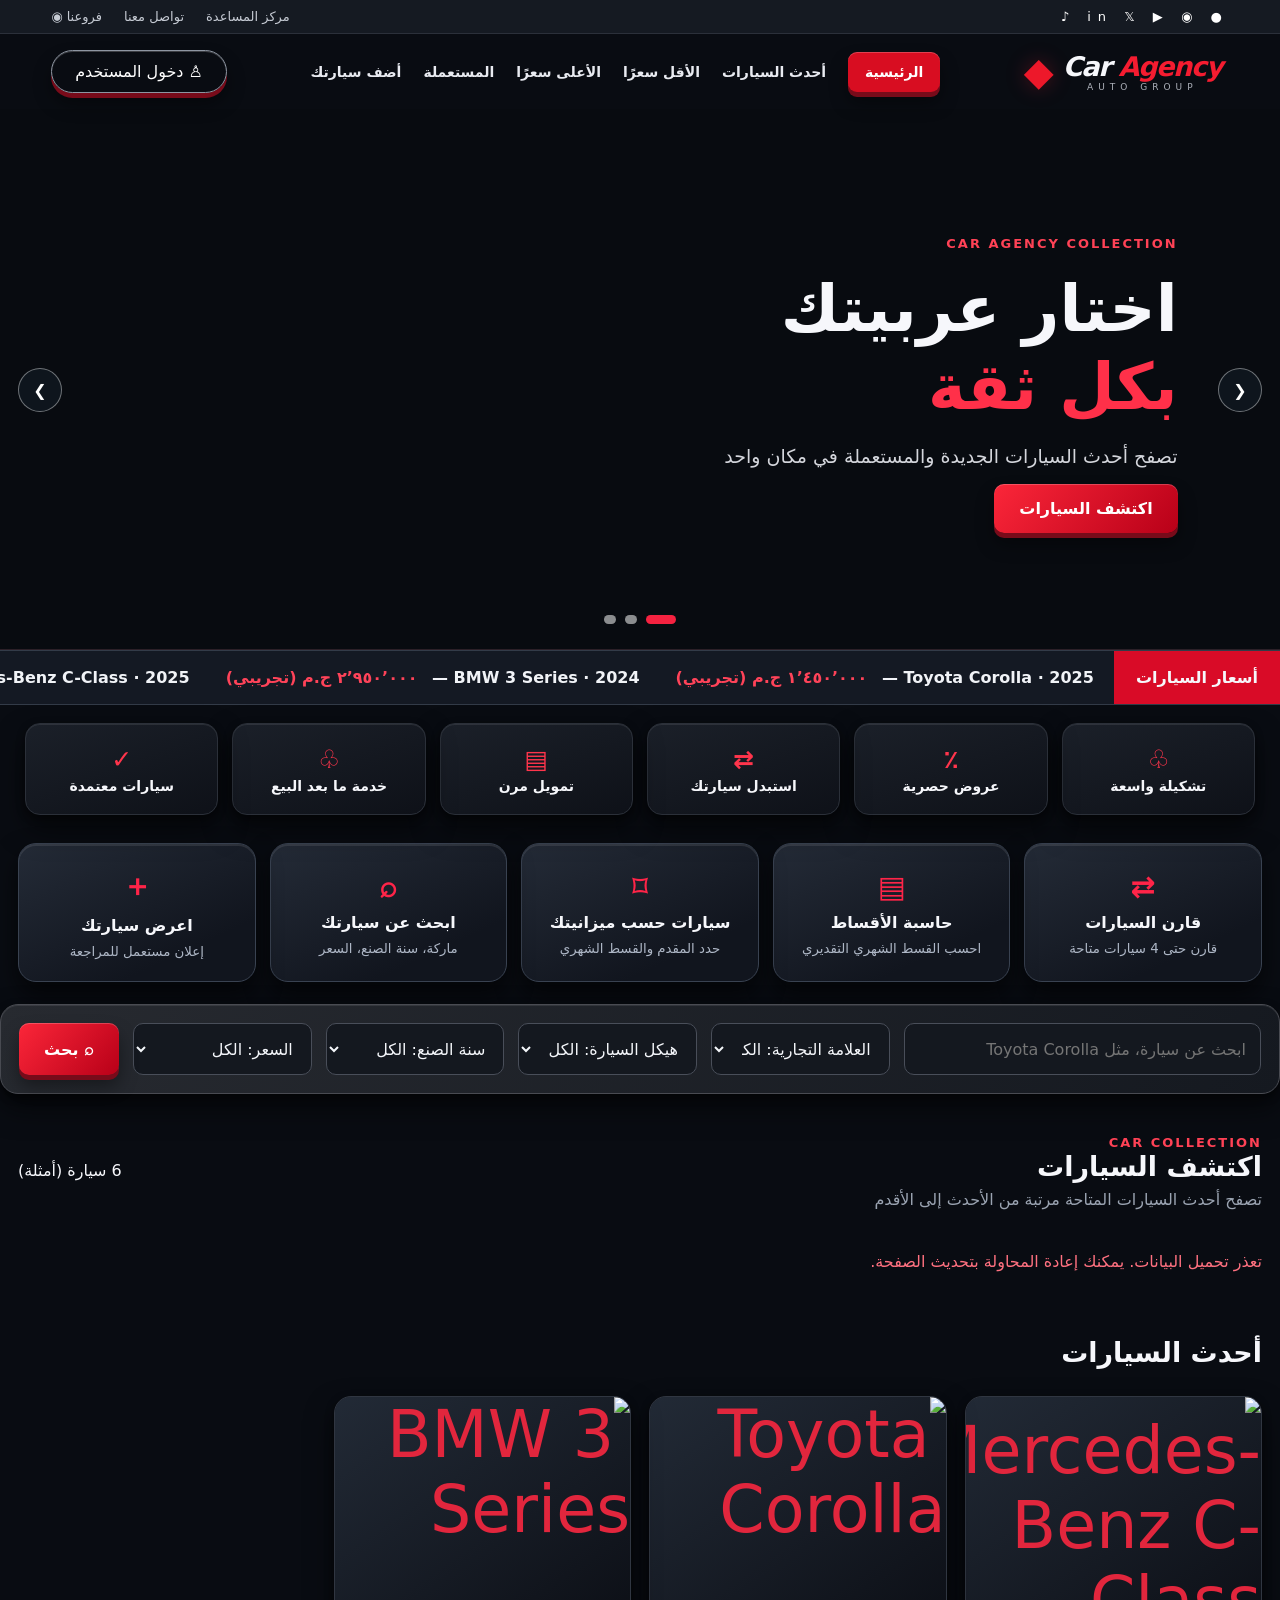
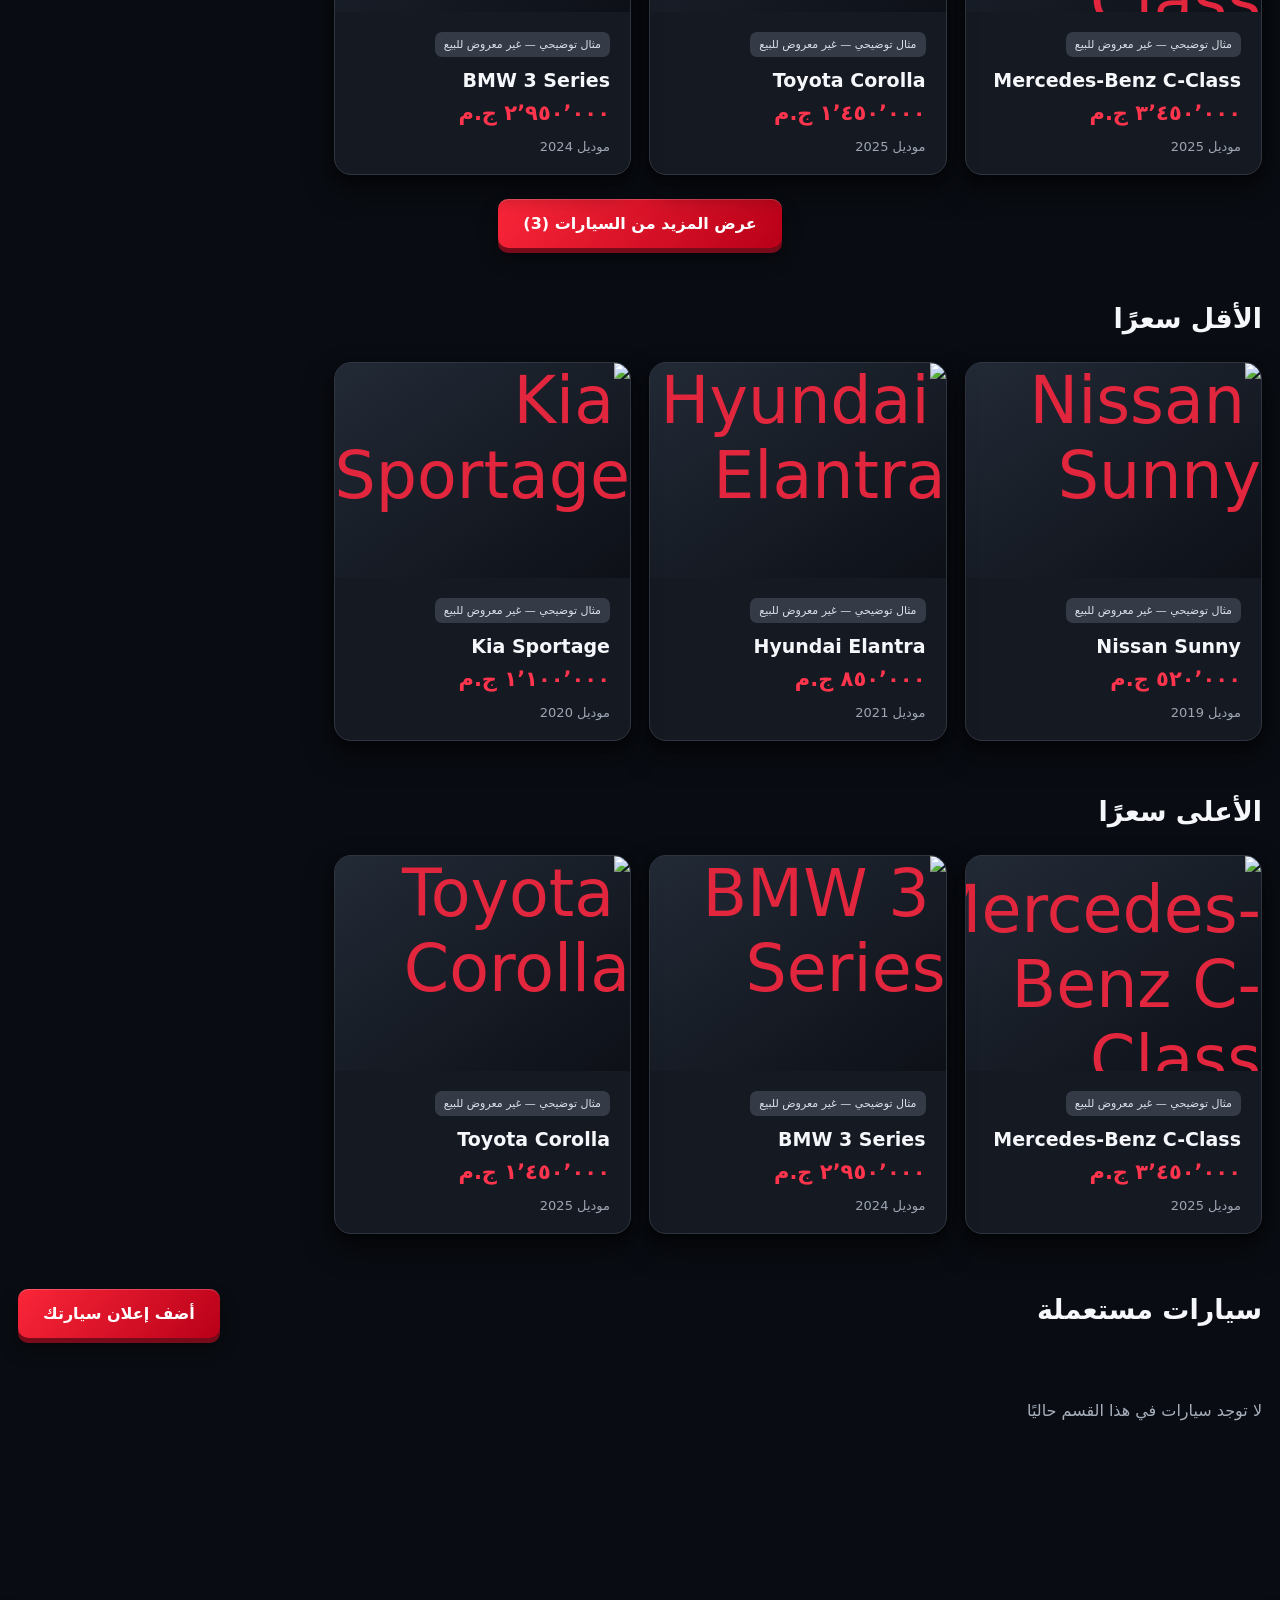
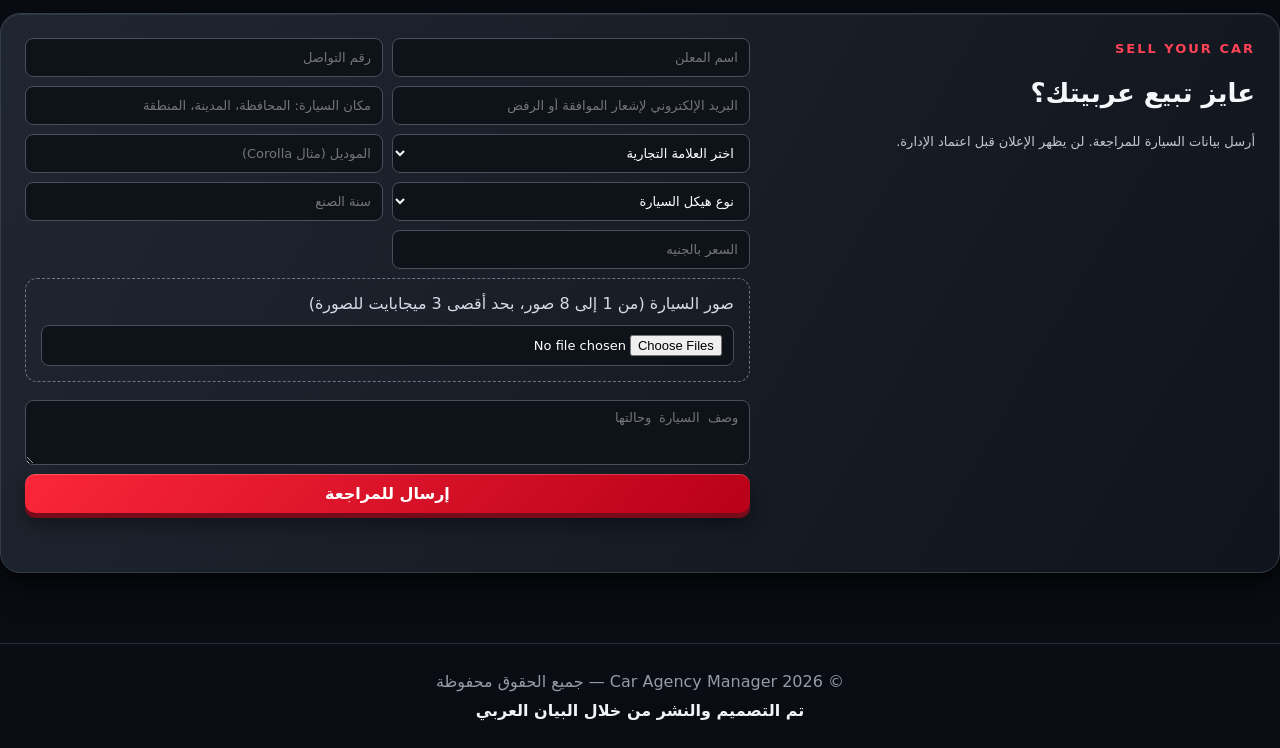
==== commit 70f72480: "Add budget-based vehicle finder to Car Agency homepage" ====
--- a/src/CarAgency.Api/wwwroot/index.html
+++ b/src/CarAgency.Api/wwwroot/index.html
@@ -69,7 +69,7 @@
 /* Four car cards per row on desktop; retain two on mobile */
 @media(min-width:1000px){.grid,.catalog .grid{grid-template-columns:repeat(4,minmax(0,1fr));gap:18px}}
 
-.shoppingTools{max-width:1395px;margin:28px auto 12px;padding:0 18px;display:grid;grid-template-columns:repeat(4,minmax(0,1fr));gap:14px}.shoppingTool{min-width:0;display:flex;flex-direction:column;align-items:center;text-align:center;justify-content:center;gap:9px;padding:22px 10px;background:linear-gradient(155deg,#242b37,#11151e 75%);border:1px solid #394251;border-radius:18px;box-shadow:0 12px 25px #0009,inset 0 2px 0 #ffffff18;transition:transform .2s,box-shadow .2s}.shoppingTool:hover{transform:perspective(700px) translateY(-5px) rotateX(2deg);box-shadow:0 18px 30px #000b,0 0 18px #ed183333}.shoppingTool strong{font-size:30px;color:#ff2448}.shoppingTool span{font-weight:800}.shoppingTool small{color:#aeb7c6}.compareAction{margin-top:12px;background:linear-gradient(130deg,#262e3c,#151b26);border:1px solid #626e80;color:#fff;border-radius:9px;padding:8px 11px;font-weight:700;cursor:pointer}.compareAction:focus-visible{outline:2px solid #ff2448}@media(max-width:700px){.shoppingTools{grid-template-columns:repeat(2,minmax(0,1fr));gap:12px}.shoppingTool{padding:15px 7px;min-height:125px}.shoppingTool strong{font-size:25px}.shoppingTool small{font-size:11px}.compareAction{font-size:12px;padding:7px 9px}}
+.shoppingTools{max-width:1395px;margin:28px auto 12px;padding:0 18px;display:grid;grid-template-columns:repeat(5,minmax(0,1fr));gap:14px}.shoppingTool{min-width:0;display:flex;flex-direction:column;align-items:center;text-align:center;justify-content:center;gap:9px;padding:22px 10px;background:linear-gradient(155deg,#242b37,#11151e 75%);border:1px solid #394251;border-radius:18px;box-shadow:0 12px 25px #0009,inset 0 2px 0 #ffffff18;transition:transform .2s,box-shadow .2s}.shoppingTool:hover{transform:perspective(700px) translateY(-5px) rotateX(2deg);box-shadow:0 18px 30px #000b,0 0 18px #ed183333}.shoppingTool strong{font-size:30px;color:#ff2448}.shoppingTool span{font-weight:800}.shoppingTool small{color:#aeb7c6}.compareAction{margin-top:12px;background:linear-gradient(130deg,#262e3c,#151b26);border:1px solid #626e80;color:#fff;border-radius:9px;padding:8px 11px;font-weight:700;cursor:pointer}.compareAction:focus-visible{outline:2px solid #ff2448}@media(max-width:700px){.shoppingTools{grid-template-columns:repeat(2,minmax(0,1fr));gap:12px}.shoppingTool{padding:15px 7px;min-height:125px}.shoppingTool strong{font-size:25px}.shoppingTool small{font-size:11px}.compareAction{font-size:12px;padding:7px 9px}}
 </style></head>
 <body><script>
 (function(){
@@ -92,7 +92,7 @@
 <section id="featuredAds" class="featuredAds" hidden><div class="sectionHead"><div><span class="kicker">FEATURED ADS</span><h2>إعلانات مميزة</h2></div></div><div id="featuredAdsGrid" class="featuredAdsGrid"></div></section>
 <aside class="priceTicker" aria-label="أسعار السيارات"><span class="tickerLabel">أسعار السيارات</span><div class="tickerWindow"><div id="tickerTrack" class="tickerTrack"></div></div></aside>
 <div id="features" class="features"><div class="feature"><b>♧</b><span>تشكيلة واسعة</span></div><div class="feature"><b>٪</b><span>عروض حصرية</span></div><div class="feature"><b>⇄</b><span>استبدل سيارتك</span></div><div class="feature"><b>▤</b><span>تمويل مرن</span></div><div class="feature"><b>♧</b><span>خدمة ما بعد البيع</span></div><div class="feature"><b>✓</b><span>سيارات معتمدة</span></div></div>
-<section class="shoppingTools" aria-label="أدوات اختيار السيارة"><a href="/compare.html" class="shoppingTool"><strong>⇄</strong><span>قارن السيارات</span><small>قارن حتى 4 سيارات متاحة</small></a><a href="/finance.html" class="shoppingTool"><strong>▤</strong><span>حاسبة الأقساط</span><small>احسب القسط الشهري التقديري</small></a><a href="#search" class="shoppingTool"><strong>⌕</strong><span>ابحث عن سيارتك</span><small>ماركة، سنة الصنع، السعر</small></a><a href="#sell" class="shoppingTool"><strong>＋</strong><span>اعرض سيارتك</span><small>إعلان مستعمل للمراجعة</small></a></section>
+<section class="shoppingTools" aria-label="أدوات اختيار السيارة"><a href="/compare.html" class="shoppingTool"><strong>⇄</strong><span>قارن السيارات</span><small>قارن حتى 4 سيارات متاحة</small></a><a href="/finance.html" class="shoppingTool"><strong>▤</strong><span>حاسبة الأقساط</span><small>احسب القسط الشهري التقديري</small></a><a href="/budget.html" class="shoppingTool"><strong>⌑</strong><span>سيارات حسب ميزانيتك</span><small>حدد المقدم والقسط الشهري</small></a><a href="#search" class="shoppingTool"><strong>⌕</strong><span>ابحث عن سيارتك</span><small>ماركة، سنة الصنع، السعر</small></a><a href="#sell" class="shoppingTool"><strong>＋</strong><span>اعرض سيارتك</span><small>إعلان مستعمل للمراجعة</small></a></section>
 <form id="search" class="searchbox"><input id="query" placeholder="ابحث عن سيارة، مثل Toyota Corolla" aria-label="بحث"><select id="make"><option value="">العلامة التجارية: الكل</option><option value="Toyota">Toyota</option><option value="Hyundai">Hyundai</option><option value="Kia">Kia</option><option value="Nissan">Nissan</option><option value="BMW">BMW</option><option value="Mercedes-Benz">Mercedes-Benz</option><option value="Volkswagen">Volkswagen</option><option value="Audi">Audi</option><option value="Skoda">Skoda</option><option value="Seat">Seat</option><option value="Peugeot">Peugeot</option><option value="Renault">Renault</option><option value="Citroën">Citroën</option><option value="Opel">Opel</option><option value="Ford">Ford</option><option value="Chevrolet">Chevrolet</option><option value="Jeep">Jeep</option><option value="Fiat">Fiat</option><option value="Honda">Honda</option><option value="Mazda">Mazda</option><option value="Mitsubishi">Mitsubishi</option><option value="Suzuki">Suzuki</option><option value="Subaru">Subaru</option><option value="Lexus">Lexus</option><option value="Land Rover">Land Rover</option><option value="Range Rover">Range Rover</option><option value="Volvo">Volvo</option><option value="Porsche">Porsche</option><option value="Mini">Mini</option><option value="Jaguar">Jaguar</option><option value="Tesla">Tesla</option><option value="BYD">BYD</option><option value="MG">MG</option><option value="Chery">Chery</option><option value="Geely">Geely</option><option value="Changan">Changan</option><option value="Haval">Haval</option><option value="GWM">GWM</option><option value="Jetour">Jetour</option><option value="JAC">JAC</option><option value="BAIC">BAIC</option><option value="Dongfeng">Dongfeng</option><option value="DFSK">DFSK</option><option value="Bestune">Bestune</option><option value="GAC">GAC</option><option value="Exeed">Exeed</option><option value="Soueast">Soueast</option><option value="Jaecoo">Jaecoo</option><option value="Omoda">Omoda</option><option value="Zeekr">Zeekr</option><option value="Lynk & Co">Lynk & Co</option><option value="Cupra">Cupra</option><option value="Alfa Romeo">Alfa Romeo</option><option value="Dodge">Dodge</option><option value="RAM">RAM</option><option value="GMC">GMC</option><option value="Cadillac">Cadillac</option><option value="Infiniti">Infiniti</option><option value="Lincoln">Lincoln</option><option value="Isuzu">Isuzu</option><option value="SsangYong">SsangYong</option><option value="Proton">Proton</option><option value="Perodua">Perodua</option><option value="Mahindra">Mahindra</option><option value="Tata">Tata</option><option value="Lada">Lada</option><option value="Daewoo">Daewoo</option><option value="Other">أخرى</option></select><select id="bodyFilter"><option value="">هيكل السيارة: الكل</option><option value="Sedan">Sedan</option><option value="SUV">SUV</option><option value="Hatchback">Hatchback</option><option value="Coupe">Coupe</option><option value="Pickup">Pickup</option><option value="Van">Van</option><option value="Convertible">Convertible</option><option value="Wagon">Wagon</option><option value="Minivan">Minivan</option><option value="Crossover">Crossover</option><option value="MPV">MPV</option><option value="Truck">Truck</option><option value="Other">Other</option></select><select id="year"><option value="">سنة الصنع: الكل</option><option>2026</option><option>2025</option><option>2024</option><option>2023</option><option>2022</option></select><select id="price"><option value="">السعر: الكل</option><option value="1000000">حتى مليون جنيه</option><option value="2000000">حتى 2 مليون جنيه</option><option value="3000000">حتى 3 مليون جنيه</option></select><button class="primary" type="submit">⌕ بحث</button></form>
 <main class="catalog" id="cars"><div class="sectionHead"><div><span class="kicker">CAR COLLECTION</span><h2>اكتشف السيارات</h2><p>تصفح أحدث السيارات المتاحة مرتبة من الأحدث إلى الأقدم</p></div><span id="count"></span></div><p id="status" class="status" hidden aria-live="polite"></p><section id="latest" class="carSection"><div class="sectionHead"><h2>أحدث السيارات</h2></div><div class="grid" id="latestGrid"></div><div style="text-align:center;margin:24px auto"><button class="primary" id="moreLatest" type="button" hidden>عرض المزيد من السيارات</button></div></section><section class="carSection" id="cheap"><div class="sectionHead"><h2>الأقل سعرًا</h2></div><div class="grid" id="cheapGrid"></div></section><section class="carSection" id="premium"><div class="sectionHead"><h2>الأعلى سعرًا</h2></div><div class="grid" id="premiumGrid"></div></section><section class="carSection" id="used"><div class="sectionHead"><h2>سيارات مستعملة</h2><a class="primary" href="#sell">أضف إعلان سيارتك</a></div><div class="grid" id="usedGrid"></div><div class="usedMoreWrap"><a class="primary" id="moreUsed" href="/used-cars.html">عرض جميع السيارات (More)</a></div></section></main>
 <section id="sell" class="sell"><div><span class="kicker">SELL YOUR CAR</span><h2>عايز تبيع عربيتك؟</h2><p>أرسل بيانات السيارة للمراجعة. لن يظهر الإعلان قبل اعتماد الإدارة.</p></div><form id="guestForm"><input name="name" placeholder="اسم المعلن" required maxlength="100"><input name="phone" placeholder="رقم التواصل" required maxlength="25"><input name="email" type="email" placeholder="البريد الإلكتروني لإشعار الموافقة أو الرفض" required maxlength="254"><input name="location" placeholder="مكان السيارة: المحافظة، المدينة، المنطقة" required maxlength="180"><select name="brand" id="guestBrand" required><option value="">اختر العلامة التجارية</option><option value="Toyota">Toyota</option><option value="Hyundai">Hyundai</option><option value="Kia">Kia</option><option value="Nissan">Nissan</option><option value="BMW">BMW</option><option value="Mercedes-Benz">Mercedes-Benz</option><option value="Volkswagen">Volkswagen</option><option value="Audi">Audi</option><option value="Skoda">Skoda</option><option value="Seat">Seat</option><option value="Peugeot">Peugeot</option><option value="Renault">Renault</option><option value="Citroën">Citroën</option><option value="Opel">Opel</option><option value="Ford">Ford</option><option value="Chevrolet">Chevrolet</option><option value="Jeep">Jeep</option><option value="Fiat">Fiat</option><option value="Honda">Honda</option><option value="Mazda">Mazda</option><option value="Mitsubishi">Mitsubishi</option><option value="Suzuki">Suzuki</option><option value="Subaru">Subaru</option><option value="Lexus">Lexus</option><option value="Land Rover">Land Rover</option><option value="Range Rover">Range Rover</option><option value="Volvo">Volvo</option><option value="Porsche">Porsche</option><option value="Mini">Mini</option><option value="Jaguar">Jaguar</option><option value="Tesla">Tesla</option><option value="BYD">BYD</option><option value="MG">MG</option><option value="Chery">Chery</option><option value="Geely">Geely</option><option value="Changan">Changan</option><option value="Haval">Haval</option><option value="GWM">GWM</option><option value="Jetour">Jetour</option><option value="JAC">JAC</option><option value="BAIC">BAIC</option><option value="Dongfeng">Dongfeng</option><option value="DFSK">DFSK</option><option value="Bestune">Bestune</option><option value="GAC">GAC</option><option value="Exeed">Exeed</option><option value="Soueast">Soueast</option><option value="Jaecoo">Jaecoo</option><option value="Omoda">Omoda</option><option value="Zeekr">Zeekr</option><option value="Lynk & Co">Lynk & Co</option><option value="Cupra">Cupra</option><option value="Alfa Romeo">Alfa Romeo</option><option value="Dodge">Dodge</option><option value="RAM">RAM</option><option value="GMC">GMC</option><option value="Cadillac">Cadillac</option><option value="Infiniti">Infiniti</option><option value="Lincoln">Lincoln</option><option value="Isuzu">Isuzu</option><option value="SsangYong">SsangYong</option><option value="Proton">Proton</option><option value="Perodua">Perodua</option><option value="Mahindra">Mahindra</option><option value="Tata">Tata</option><option value="Lada">Lada</option><option value="Daewoo">Daewoo</option><option value="Other">أخرى</option></select><input name="make" placeholder="الموديل (مثال Corolla)" required maxlength="120"><select name="bodyType" required><option value="">نوع هيكل السيارة</option><option value="Sedan">Sedan</option><option value="SUV">SUV</option><option value="Hatchback">Hatchback</option><option value="Coupe">Coupe</option><option value="Pickup">Pickup</option><option value="Van">Van</option><option value="Convertible">Convertible</option><option value="Wagon">Wagon</option><option value="Minivan">Minivan</option><option value="Other">Other</option></select><input name="year" type="number" min="1950" max="2027" placeholder="سنة الصنع" required><input name="price" type="number" min="1" placeholder="السعر بالجنيه" required><label class="photoUpload">صور السيارة (من 1 إلى 8 صور، بحد أقصى 3 ميجابايت للصورة)<input id="carPhotos" type="file" name="photos" accept="image/jpeg,image/png,image/webp" multiple required></label><div id="photoPreview" class="photoPreview"></div><textarea name="description" maxlength="1000" placeholder="وصف السيارة وحالتها" required></textarea><button class="primary" type="submit">إرسال للمراجعة</button><p id="guestMessage" role="status"></p></form></section>
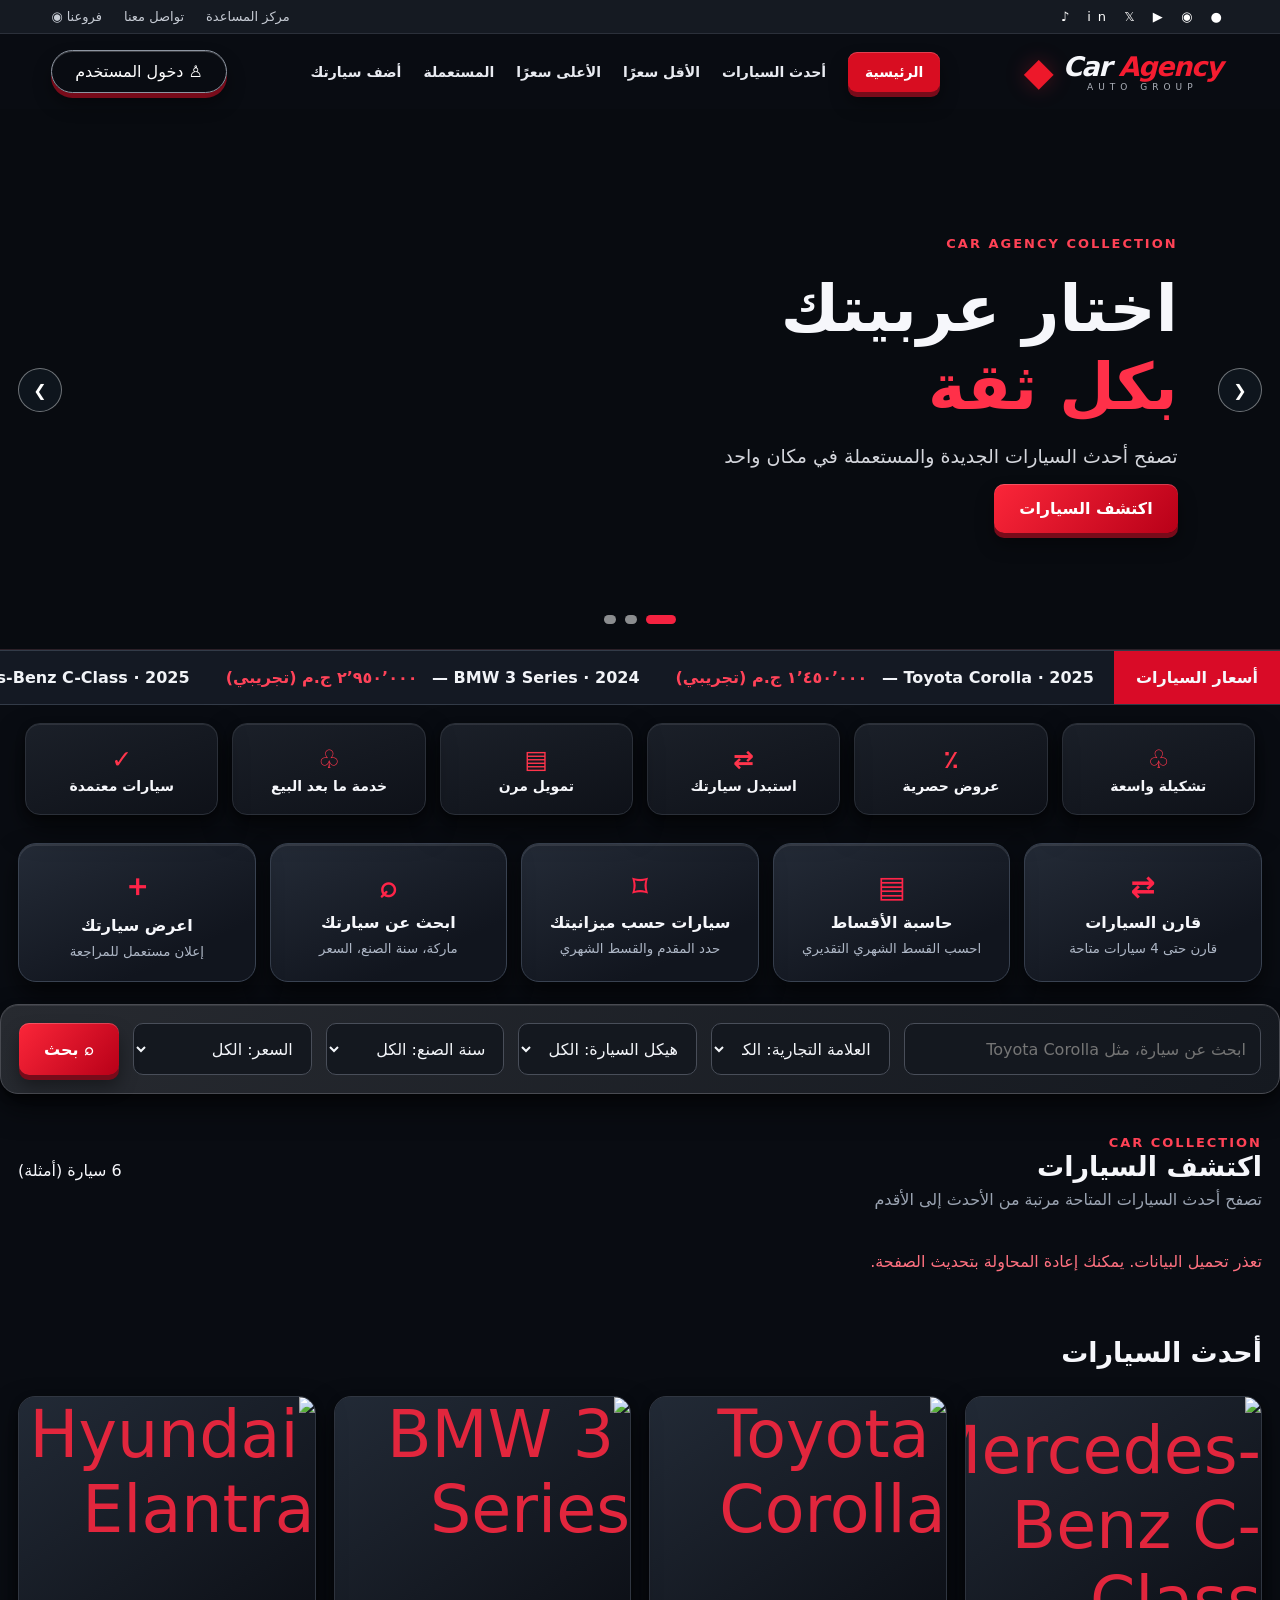
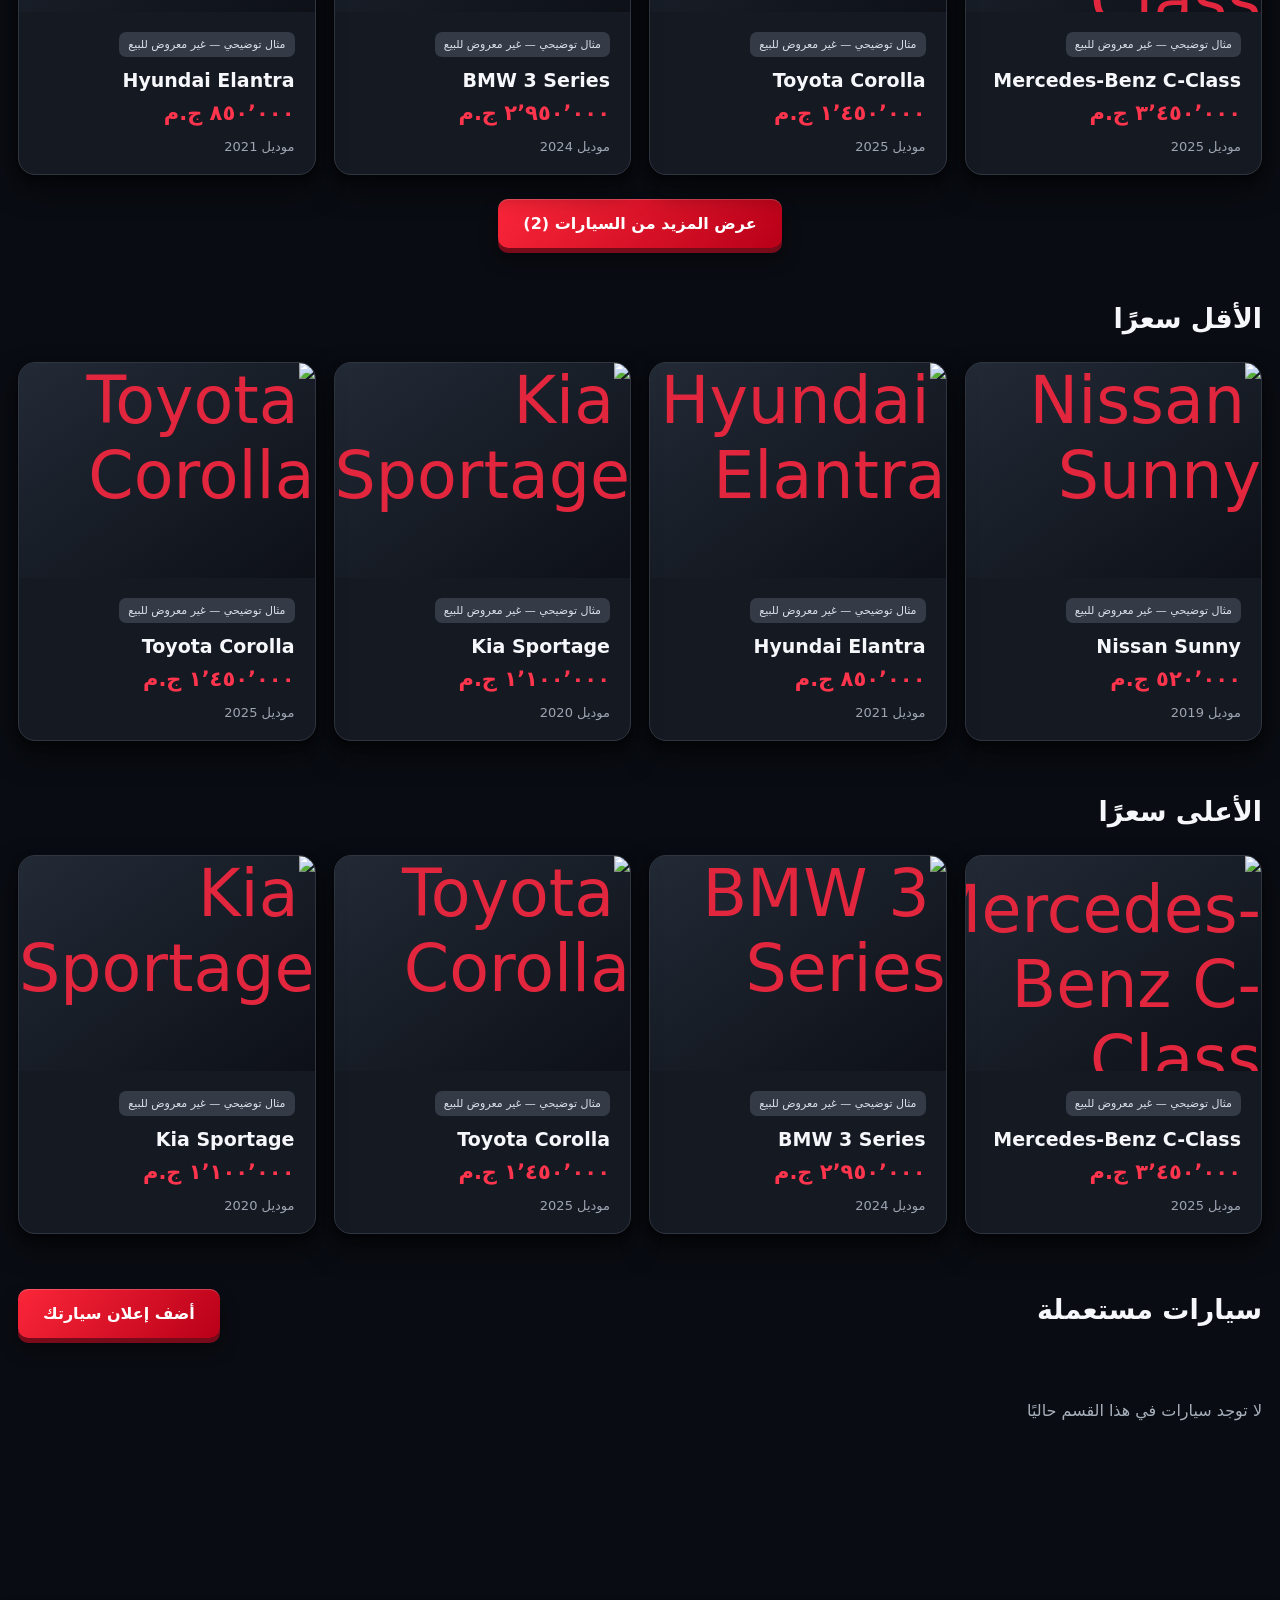
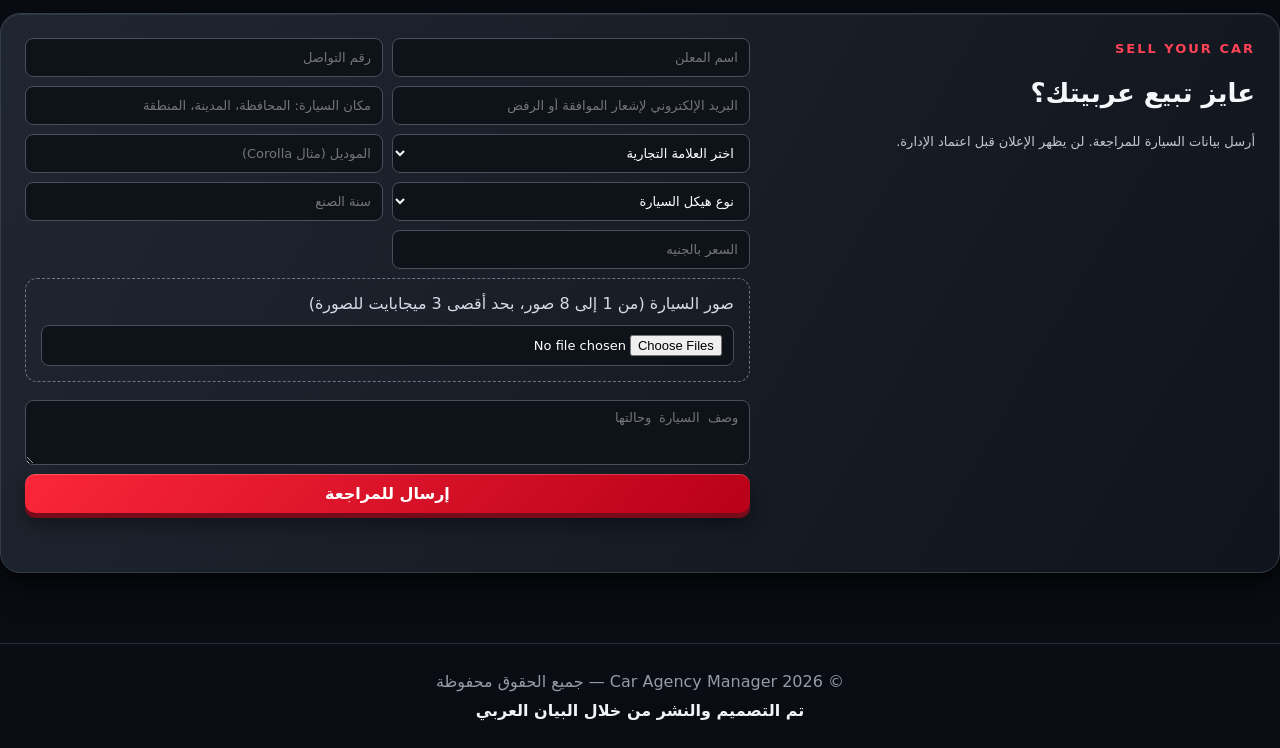
==== commit 0788d693: "Fix homepage car lists to fill four desktop columns and show all eligible cars via More" ====
--- a/src/CarAgency.Api/wwwroot/index.html
+++ b/src/CarAgency.Api/wwwroot/index.html
@@ -108,11 +108,11 @@
 {make:'Hyundai',model:'Elantra',year:2021,price:850000,imageUrl:'https://images.unsplash.com/photo-1549317661-bd32c8ce0db2?w=800&q=80',condition:'Used'},
 {make:'Kia',model:'Sportage',year:2020,price:1100000,imageUrl:'https://images.unsplash.com/photo-1503376780353-7e6692767b70?w=800&q=80',condition:'Used'},
 {make:'Nissan',model:'Sunny',year:2019,price:520000,imageUrl:'https://images.unsplash.com/photo-1494976388531-d1058494cdd8?w=800&q=80',condition:'Used'}];
-let all=[],demo=false,latestVisible=3;
+let all=[],demo=false,latestVisible=4;
 function listingTime(v){const t=Date.parse(v.createdAt||"");return Number.isFinite(t)?t:0}
 function updateTicker(){const track=document.getElementById("tickerTrack");track.replaceChildren();const cars=[...all].sort((a,b)=>listingTime(b)-listingTime(a));for(let repeat=0;repeat<2;repeat++)for(const v of cars){const item=document.createElement("span");item.textContent=v.make+" "+v.model+" · "+v.year+" — ";const price=document.createElement("strong");price.textContent=Number(v.price).toLocaleString("ar-EG")+" ج.م"+((demo||v.isDemo)?" (تجريبي)":"");item.append(price);track.append(item)}}
 function card(v){const el=document.createElement('article');el.className='car';const photo=document.createElement('div');photo.className='photo';if(v.condition==='Used'&&v.photoId){const img=document.createElement('img');img.src='/api/public/used-cars/'+encodeURIComponent(v.id)+'/photos/'+encodeURIComponent(v.photoId);img.alt=v.make;img.loading='lazy';photo.append(img)}else if(v.imageUrl&&/^https:\/\//i.test(v.imageUrl)){const img=document.createElement('img');img.src=v.imageUrl;img.alt=v.make+' '+v.model;img.loading='lazy';photo.append(img)}else if(!demo&&v.id){photo.textContent='🚘';fetch('/api/public/vehicles/'+encodeURIComponent(v.id)+'/photos').then(r=>r.ok?r.json():[]).then(urls=>{if(urls.length){const img=document.createElement('img');img.src=urls[0];img.alt=v.make+' '+v.model;img.loading='lazy';photo.replaceChildren(img)}}).catch(()=>{})}else photo.textContent='🚘';const b=document.createElement('div');b.className='carBody';const tag=document.createElement('span');tag.className='carTag';tag.textContent=(demo||v.isDemo)?'مثال توضيحي — غير معروض للبيع':v.condition==='Used'?'مستعملة':'سيارة متاحة';const h=document.createElement('h3');h.textContent=v.make+' '+v.model;const p=document.createElement('div');p.className='price';p.textContent=Number(v.price).toLocaleString('ar-EG')+' ج.م';const f=document.createElement('div');f.className='foot';f.textContent='موديل '+v.year;b.append(tag,h,p,f);if(v.id&&!v.isDemo&&!demo&&v.condition!=='Used'){const compare=document.createElement('button');compare.type='button';compare.className='compareAction';compare.textContent='⇄ إضافة للمقارنة';compare.onclick=e=>{e.stopPropagation();const key='carAgencyCompareIds';let ids=[];try{ids=JSON.parse(sessionStorage.getItem(key)||'[]')}catch{}ids=ids.filter(x=>typeof x==='string');if(ids.includes(v.id)){ids=ids.filter(x=>x!==v.id);compare.textContent='⇄ إضافة للمقارنة'}else{if(ids.length>=4){alert('يمكن مقارنة 4 سيارات بحد أقصى');return}ids.push(v.id);compare.textContent='✓ تمت الإضافة للمقارنة'}sessionStorage.setItem(key,JSON.stringify(ids));};b.append(compare)}el.append(photo,b);if(v.id&&!v.isDemo&&!demo){el.tabIndex=0;el.setAttribute('role','link');el.setAttribute('aria-label','عرض تفاصيل '+v.make+' '+(v.model||''));const open=()=>location.href='/car-details.html?type='+(v.condition==='Used'?'used':'vehicle')+'&id='+encodeURIComponent(v.id);el.addEventListener('click',open);el.addEventListener('keydown',e=>{if(e.key==='Enter')open()})}return el}
-function render(){const term=document.getElementById('query').value.trim().toLowerCase(),make=document.getElementById('make').value,year=document.getElementById('year').value,price=document.getElementById('price').value;const body=document.getElementById('bodyFilter').value;const found=all.filter(v=>(!body||(v.bodyType||"Other").toLowerCase()===body.toLowerCase())&&(!term||[v.make,v.model,v.year].join(' ').toLowerCase().includes(term))&&(!make||v.make===make)&&(!year||String(v.year)===year)&&(!price||Number(v.price)<=Number(price)));document.getElementById('count').textContent=found.length+' سيارة'+(demo?' (أمثلة)':'');const sections=[['latestGrid',[...found].sort((a,b)=>listingTime(b)-listingTime(a)||b.year-a.year||String(a.make).localeCompare(String(b.make)) )],['cheapGrid',[...found].sort((a,b)=>a.price-b.price)],['premiumGrid',[...found].sort((a,b)=>b.price-a.price)],['usedGrid',usedListings.filter(v=>(!term||[v.make,v.year,v.location].join(' ').toLowerCase().includes(term))&&(!make||v.make===make)&&(!year||String(v.year)===year)&&(!price||Number(v.price)<=Number(price)))]];for(const [id,arr] of sections){const grid=document.getElementById(id);grid.replaceChildren();arr.slice(0,id==='latestGrid'?latestVisible:id==='usedGrid'?6:3).forEach(v=>grid.append(card(v)));if(id==='usedGrid'){document.getElementById('moreUsed').hidden=arr.length===0}if(id==='latestGrid'){const more=document.getElementById('moreLatest');more.hidden=arr.length<=latestVisible;more.textContent='عرض المزيد من السيارات ('+(arr.length-latestVisible)+')'}if(!arr.length){const p=document.createElement('p');p.className='status';p.textContent='لا توجد سيارات في هذا القسم حاليًا';grid.append(p)}}}
+function render(){const term=document.getElementById('query').value.trim().toLowerCase(),make=document.getElementById('make').value,year=document.getElementById('year').value,price=document.getElementById('price').value;const body=document.getElementById('bodyFilter').value;const found=all.filter(v=>(!body||(v.bodyType||"Other").toLowerCase()===body.toLowerCase())&&(!term||[v.make,v.model,v.year].join(' ').toLowerCase().includes(term))&&(!make||v.make===make)&&(!year||String(v.year)===year)&&(!price||Number(v.price)<=Number(price)));document.getElementById('count').textContent=found.length+' سيارة'+(demo?' (أمثلة)':'');const sections=[['latestGrid',[...found].sort((a,b)=>listingTime(b)-listingTime(a)||b.year-a.year||String(a.make).localeCompare(String(b.make)) )],['cheapGrid',[...found].sort((a,b)=>a.price-b.price)],['premiumGrid',[...found].sort((a,b)=>b.price-a.price)],['usedGrid',usedListings.filter(v=>(!term||[v.make,v.year,v.location].join(' ').toLowerCase().includes(term))&&(!make||v.make===make)&&(!year||String(v.year)===year)&&(!price||Number(v.price)<=Number(price)))]];for(const [id,arr] of sections){const grid=document.getElementById(id);grid.replaceChildren();arr.slice(0,id==='latestGrid'?latestVisible:id==='usedGrid'?8:4).forEach(v=>grid.append(card(v)));if(id==='usedGrid'){document.getElementById('moreUsed').hidden=arr.length===0}if(id==='latestGrid'){const more=document.getElementById('moreLatest');more.hidden=arr.length<=latestVisible;more.textContent='عرض المزيد من السيارات ('+(arr.length-latestVisible)+')'}if(!arr.length){const p=document.createElement('p');p.className='status';p.textContent='لا توجد سيارات في هذا القسم حاليًا';grid.append(p)}}}
 function finishSplash(){const el=document.getElementById('startupSplash');el.classList.add('done');setTimeout(()=>el.remove(),400)}
 function splashFailure(){finishSplash();const status=document.getElementById('status');if(status){status.hidden=false;status.textContent='تعذر تحميل البيانات. يمكنك إعادة المحاولة بتحديث الصفحة.'}}
 document.getElementById('startupRetry').onclick=()=>{document.getElementById('startupRetry').hidden=true;document.getElementById('startupText').textContent='جارٍ إعادة الاتصال بالخدمة...';load()};
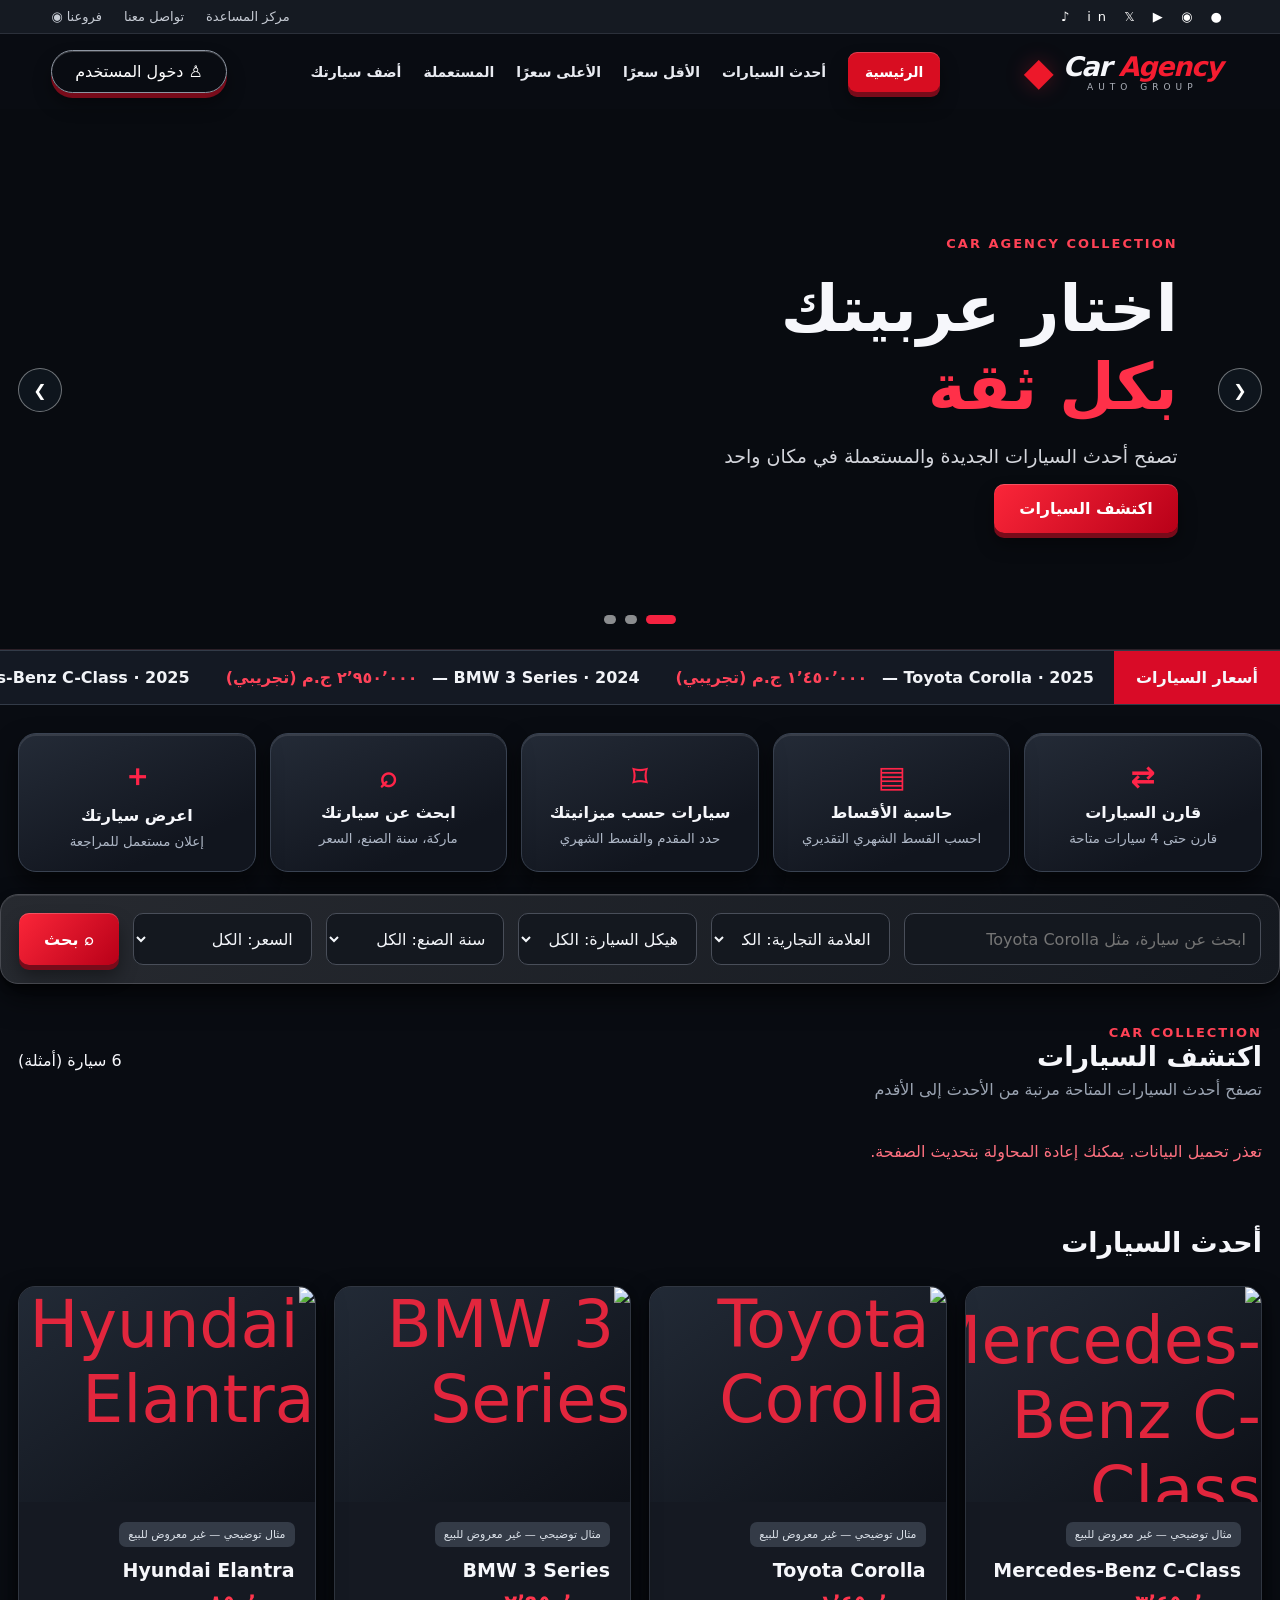
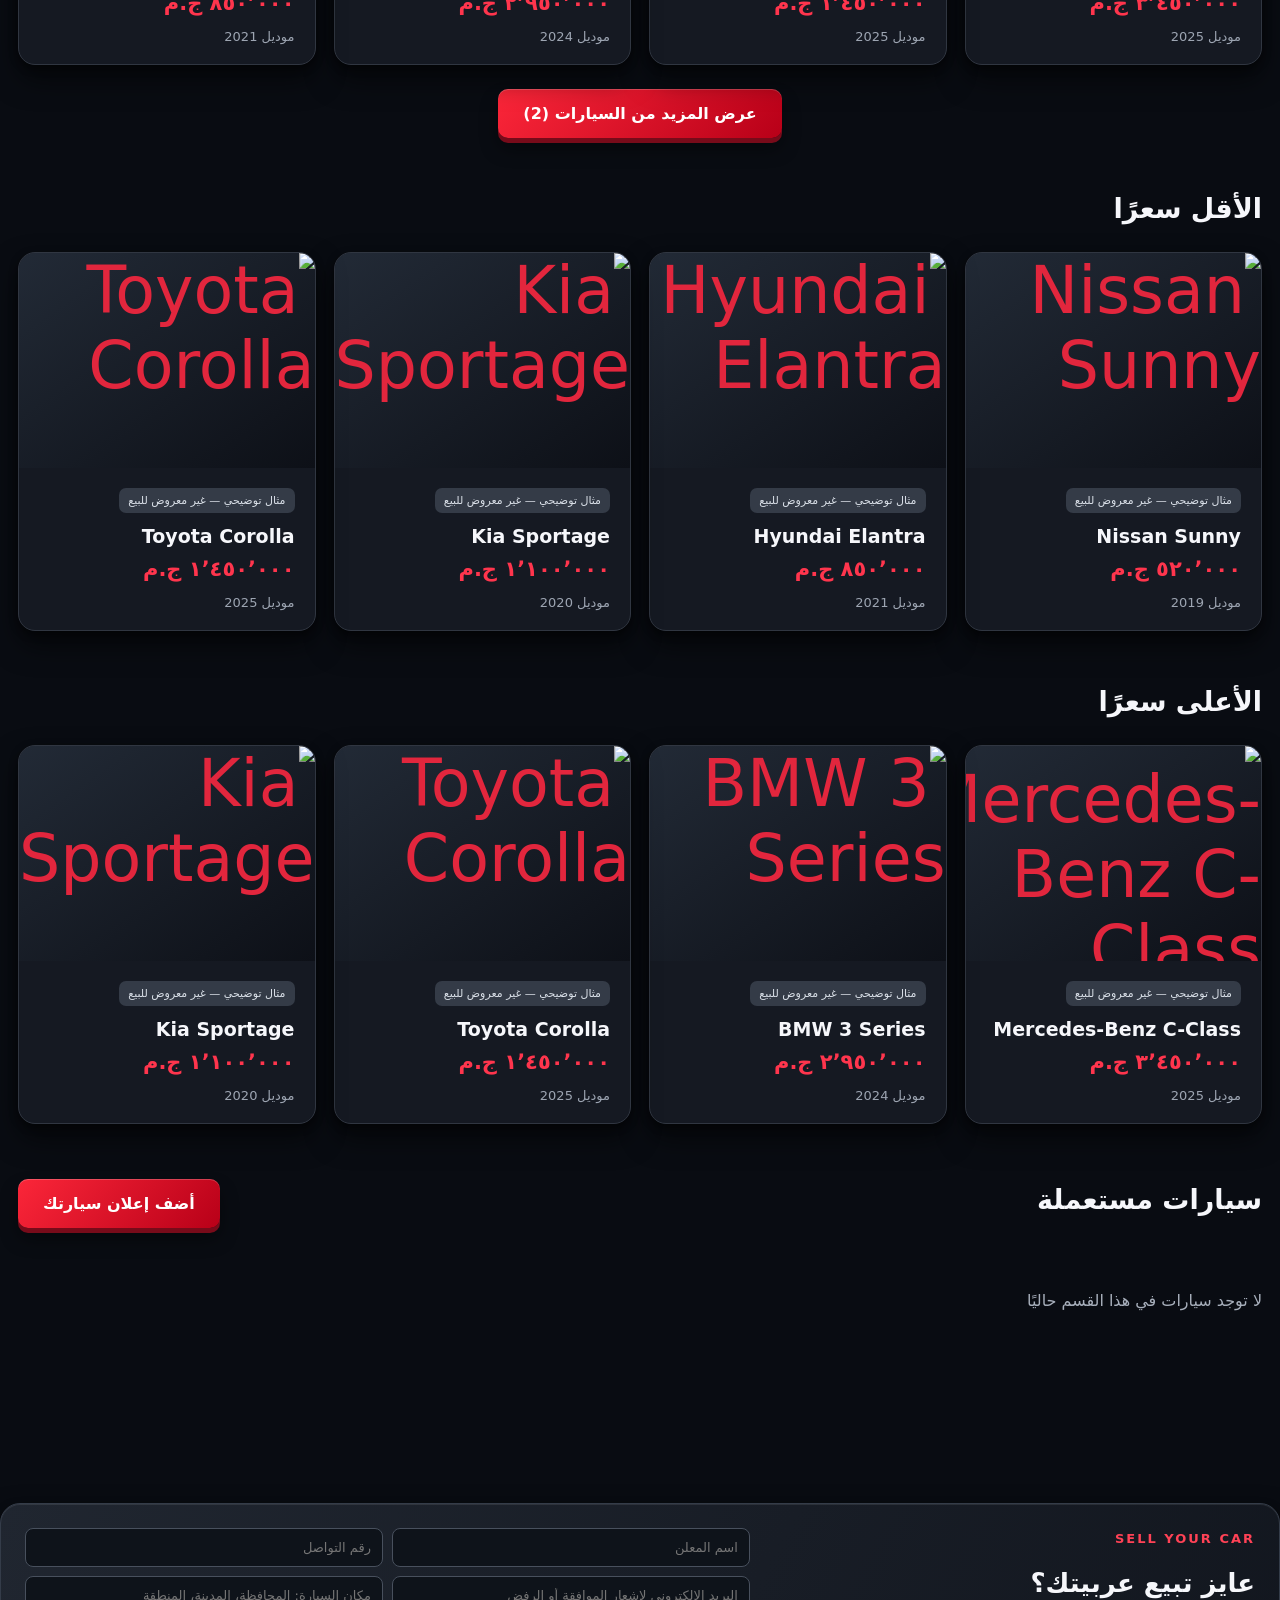
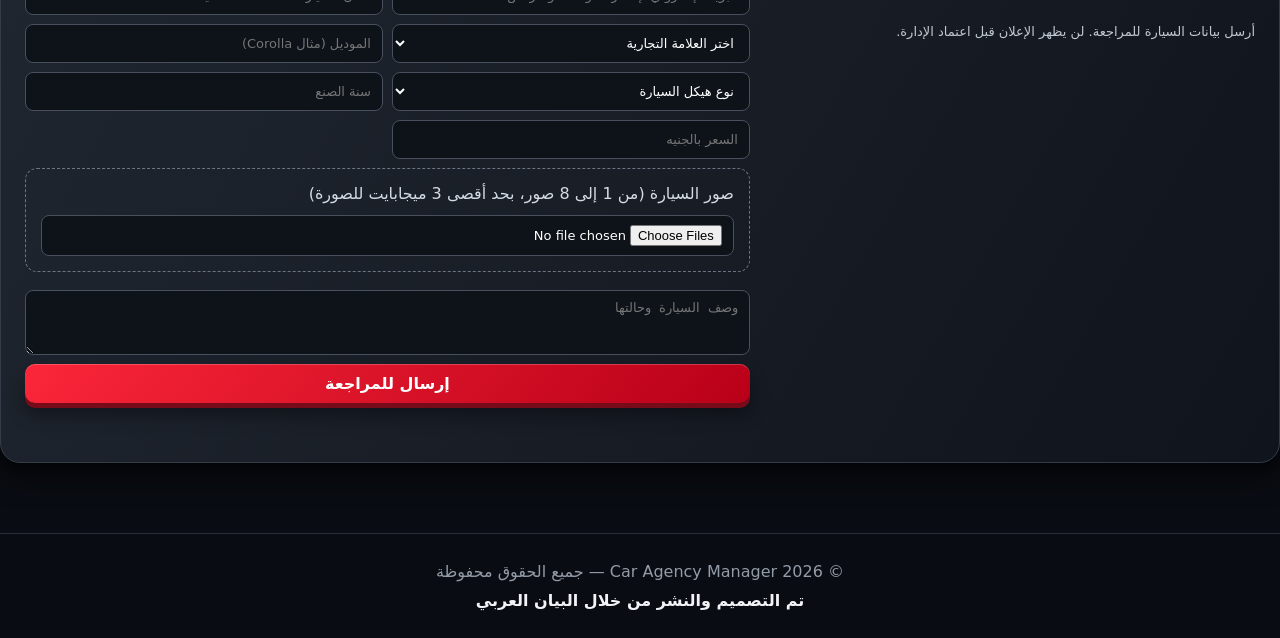
==== commit 0db7de23: "Remove six unused homepage feature tiles while preserving Car Agency layout" ====
--- a/src/CarAgency.Api/wwwroot/index.html
+++ b/src/CarAgency.Api/wwwroot/index.html
@@ -91,7 +91,7 @@
 <button class="slideArrow prev" id="prevSlide" aria-label="السابق">❮</button><button class="slideArrow next" id="nextSlide" aria-label="التالي">❯</button><div class="dots" id="dots"><button class="selected" aria-label="الشريحة الأولى"></button><button aria-label="الشريحة الثانية"></button><button aria-label="الشريحة الثالثة"></button></div></div></section>
 <section id="featuredAds" class="featuredAds" hidden><div class="sectionHead"><div><span class="kicker">FEATURED ADS</span><h2>إعلانات مميزة</h2></div></div><div id="featuredAdsGrid" class="featuredAdsGrid"></div></section>
 <aside class="priceTicker" aria-label="أسعار السيارات"><span class="tickerLabel">أسعار السيارات</span><div class="tickerWindow"><div id="tickerTrack" class="tickerTrack"></div></div></aside>
-<div id="features" class="features"><div class="feature"><b>♧</b><span>تشكيلة واسعة</span></div><div class="feature"><b>٪</b><span>عروض حصرية</span></div><div class="feature"><b>⇄</b><span>استبدل سيارتك</span></div><div class="feature"><b>▤</b><span>تمويل مرن</span></div><div class="feature"><b>♧</b><span>خدمة ما بعد البيع</span></div><div class="feature"><b>✓</b><span>سيارات معتمدة</span></div></div>
+
 <section class="shoppingTools" aria-label="أدوات اختيار السيارة"><a href="/compare.html" class="shoppingTool"><strong>⇄</strong><span>قارن السيارات</span><small>قارن حتى 4 سيارات متاحة</small></a><a href="/finance.html" class="shoppingTool"><strong>▤</strong><span>حاسبة الأقساط</span><small>احسب القسط الشهري التقديري</small></a><a href="/budget.html" class="shoppingTool"><strong>⌑</strong><span>سيارات حسب ميزانيتك</span><small>حدد المقدم والقسط الشهري</small></a><a href="#search" class="shoppingTool"><strong>⌕</strong><span>ابحث عن سيارتك</span><small>ماركة، سنة الصنع، السعر</small></a><a href="#sell" class="shoppingTool"><strong>＋</strong><span>اعرض سيارتك</span><small>إعلان مستعمل للمراجعة</small></a></section>
 <form id="search" class="searchbox"><input id="query" placeholder="ابحث عن سيارة، مثل Toyota Corolla" aria-label="بحث"><select id="make"><option value="">العلامة التجارية: الكل</option><option value="Toyota">Toyota</option><option value="Hyundai">Hyundai</option><option value="Kia">Kia</option><option value="Nissan">Nissan</option><option value="BMW">BMW</option><option value="Mercedes-Benz">Mercedes-Benz</option><option value="Volkswagen">Volkswagen</option><option value="Audi">Audi</option><option value="Skoda">Skoda</option><option value="Seat">Seat</option><option value="Peugeot">Peugeot</option><option value="Renault">Renault</option><option value="Citroën">Citroën</option><option value="Opel">Opel</option><option value="Ford">Ford</option><option value="Chevrolet">Chevrolet</option><option value="Jeep">Jeep</option><option value="Fiat">Fiat</option><option value="Honda">Honda</option><option value="Mazda">Mazda</option><option value="Mitsubishi">Mitsubishi</option><option value="Suzuki">Suzuki</option><option value="Subaru">Subaru</option><option value="Lexus">Lexus</option><option value="Land Rover">Land Rover</option><option value="Range Rover">Range Rover</option><option value="Volvo">Volvo</option><option value="Porsche">Porsche</option><option value="Mini">Mini</option><option value="Jaguar">Jaguar</option><option value="Tesla">Tesla</option><option value="BYD">BYD</option><option value="MG">MG</option><option value="Chery">Chery</option><option value="Geely">Geely</option><option value="Changan">Changan</option><option value="Haval">Haval</option><option value="GWM">GWM</option><option value="Jetour">Jetour</option><option value="JAC">JAC</option><option value="BAIC">BAIC</option><option value="Dongfeng">Dongfeng</option><option value="DFSK">DFSK</option><option value="Bestune">Bestune</option><option value="GAC">GAC</option><option value="Exeed">Exeed</option><option value="Soueast">Soueast</option><option value="Jaecoo">Jaecoo</option><option value="Omoda">Omoda</option><option value="Zeekr">Zeekr</option><option value="Lynk & Co">Lynk & Co</option><option value="Cupra">Cupra</option><option value="Alfa Romeo">Alfa Romeo</option><option value="Dodge">Dodge</option><option value="RAM">RAM</option><option value="GMC">GMC</option><option value="Cadillac">Cadillac</option><option value="Infiniti">Infiniti</option><option value="Lincoln">Lincoln</option><option value="Isuzu">Isuzu</option><option value="SsangYong">SsangYong</option><option value="Proton">Proton</option><option value="Perodua">Perodua</option><option value="Mahindra">Mahindra</option><option value="Tata">Tata</option><option value="Lada">Lada</option><option value="Daewoo">Daewoo</option><option value="Other">أخرى</option></select><select id="bodyFilter"><option value="">هيكل السيارة: الكل</option><option value="Sedan">Sedan</option><option value="SUV">SUV</option><option value="Hatchback">Hatchback</option><option value="Coupe">Coupe</option><option value="Pickup">Pickup</option><option value="Van">Van</option><option value="Convertible">Convertible</option><option value="Wagon">Wagon</option><option value="Minivan">Minivan</option><option value="Crossover">Crossover</option><option value="MPV">MPV</option><option value="Truck">Truck</option><option value="Other">Other</option></select><select id="year"><option value="">سنة الصنع: الكل</option><option>2026</option><option>2025</option><option>2024</option><option>2023</option><option>2022</option></select><select id="price"><option value="">السعر: الكل</option><option value="1000000">حتى مليون جنيه</option><option value="2000000">حتى 2 مليون جنيه</option><option value="3000000">حتى 3 مليون جنيه</option></select><button class="primary" type="submit">⌕ بحث</button></form>
 <main class="catalog" id="cars"><div class="sectionHead"><div><span class="kicker">CAR COLLECTION</span><h2>اكتشف السيارات</h2><p>تصفح أحدث السيارات المتاحة مرتبة من الأحدث إلى الأقدم</p></div><span id="count"></span></div><p id="status" class="status" hidden aria-live="polite"></p><section id="latest" class="carSection"><div class="sectionHead"><h2>أحدث السيارات</h2></div><div class="grid" id="latestGrid"></div><div style="text-align:center;margin:24px auto"><button class="primary" id="moreLatest" type="button" hidden>عرض المزيد من السيارات</button></div></section><section class="carSection" id="cheap"><div class="sectionHead"><h2>الأقل سعرًا</h2></div><div class="grid" id="cheapGrid"></div></section><section class="carSection" id="premium"><div class="sectionHead"><h2>الأعلى سعرًا</h2></div><div class="grid" id="premiumGrid"></div></section><section class="carSection" id="used"><div class="sectionHead"><h2>سيارات مستعملة</h2><a class="primary" href="#sell">أضف إعلان سيارتك</a></div><div class="grid" id="usedGrid"></div><div class="usedMoreWrap"><a class="primary" id="moreUsed" href="/used-cars.html">عرض جميع السيارات (More)</a></div></section></main>
